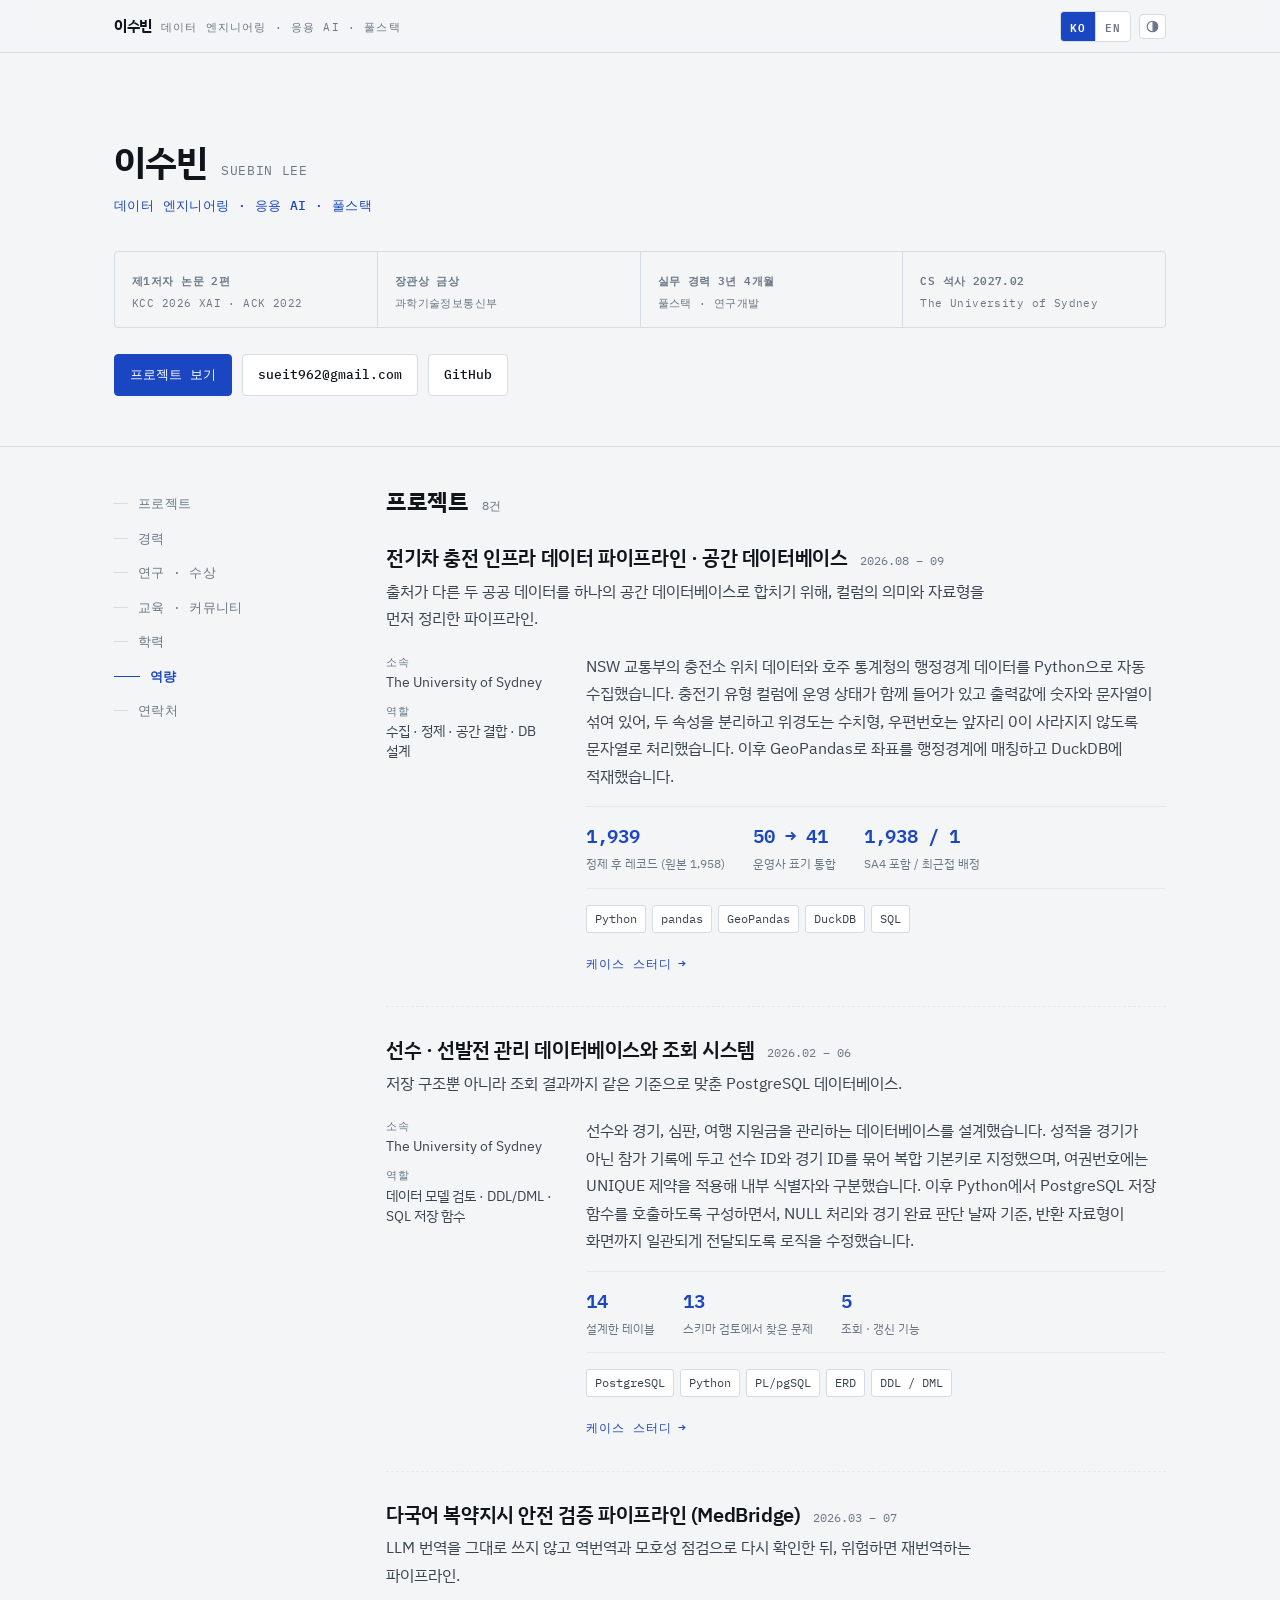
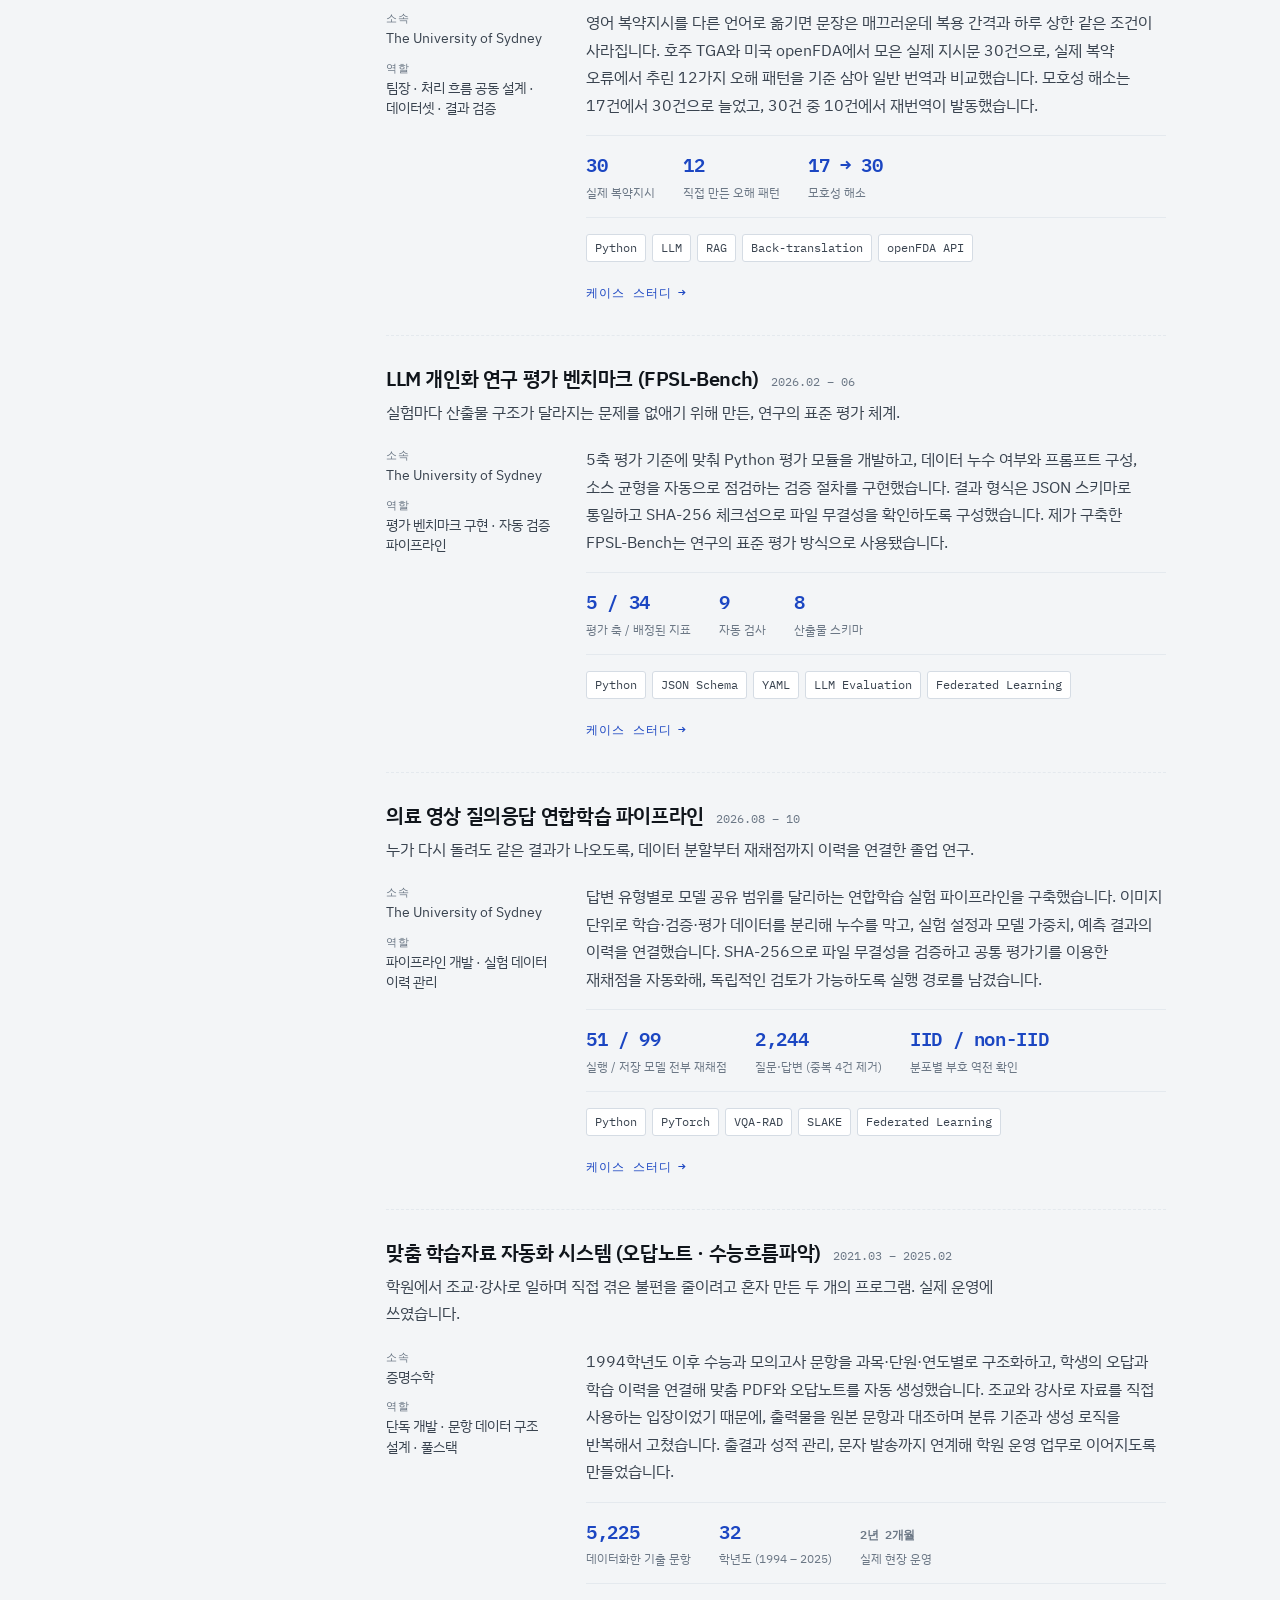
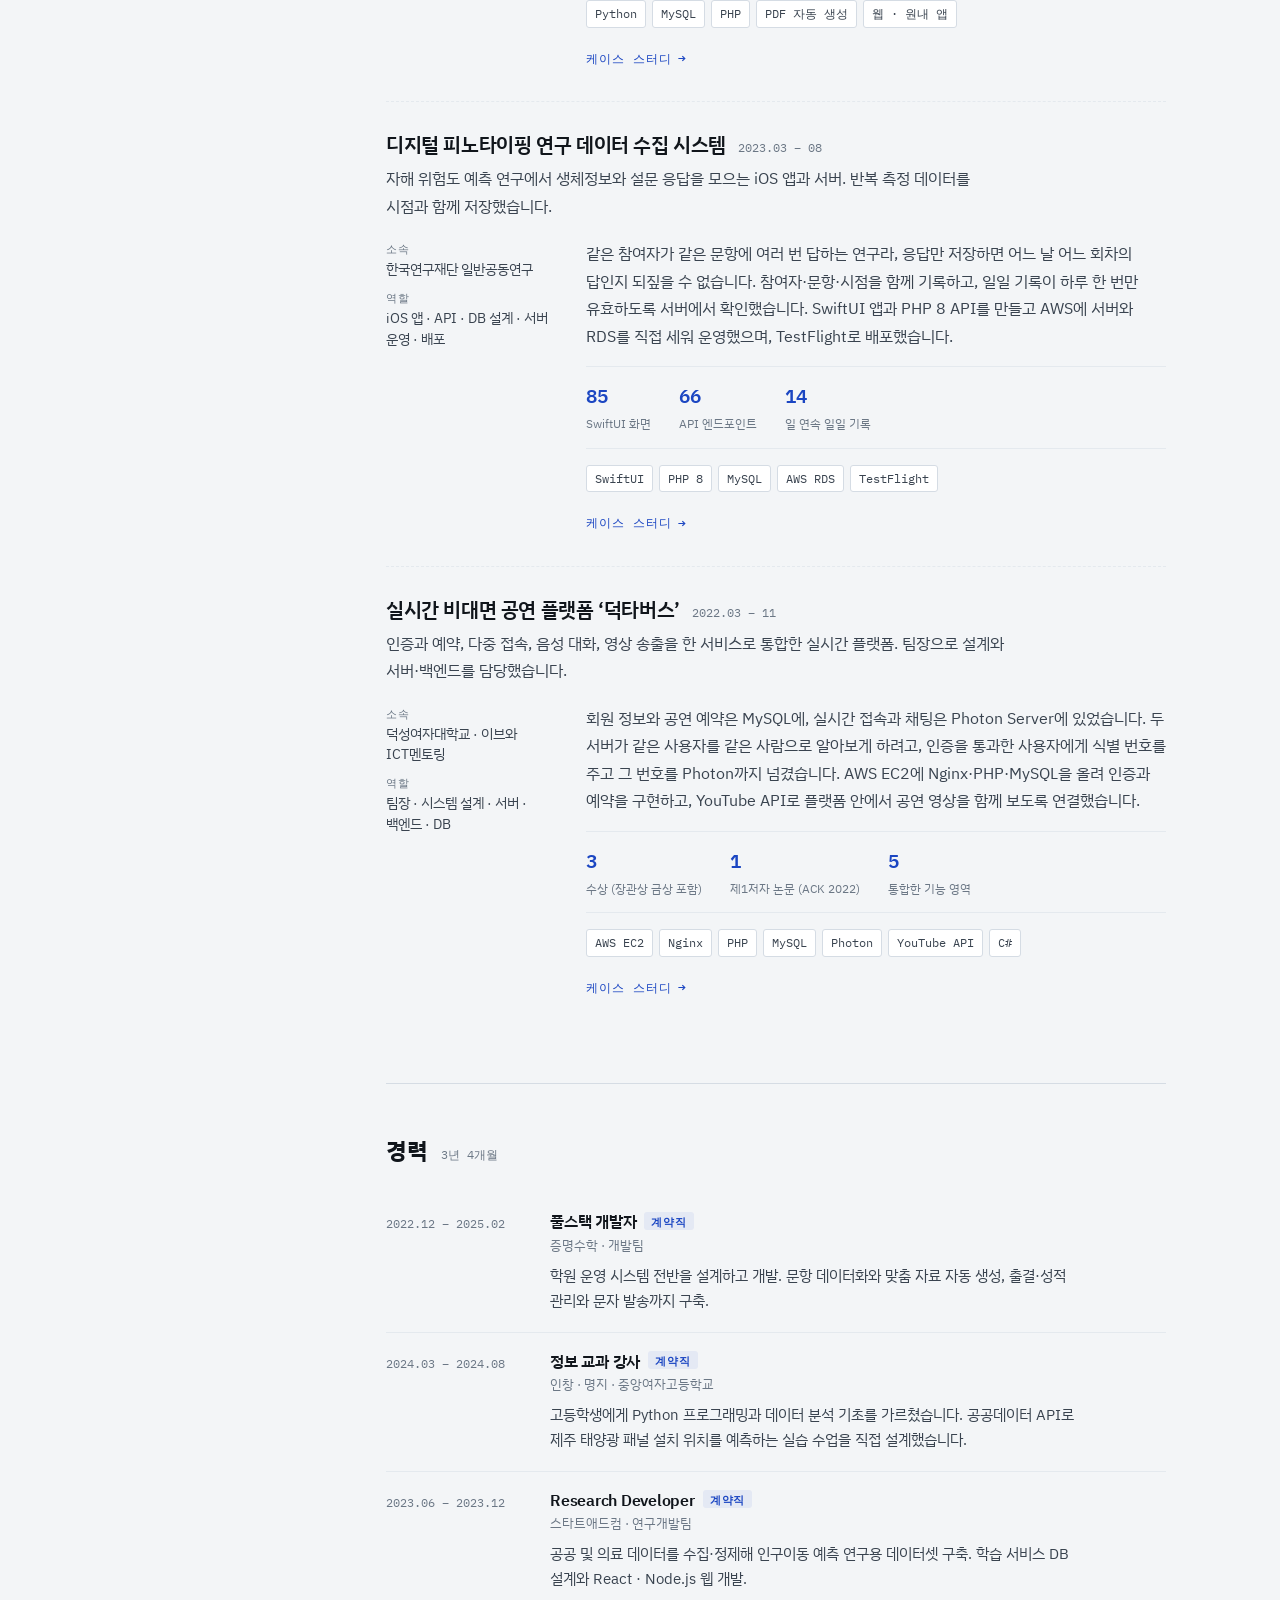
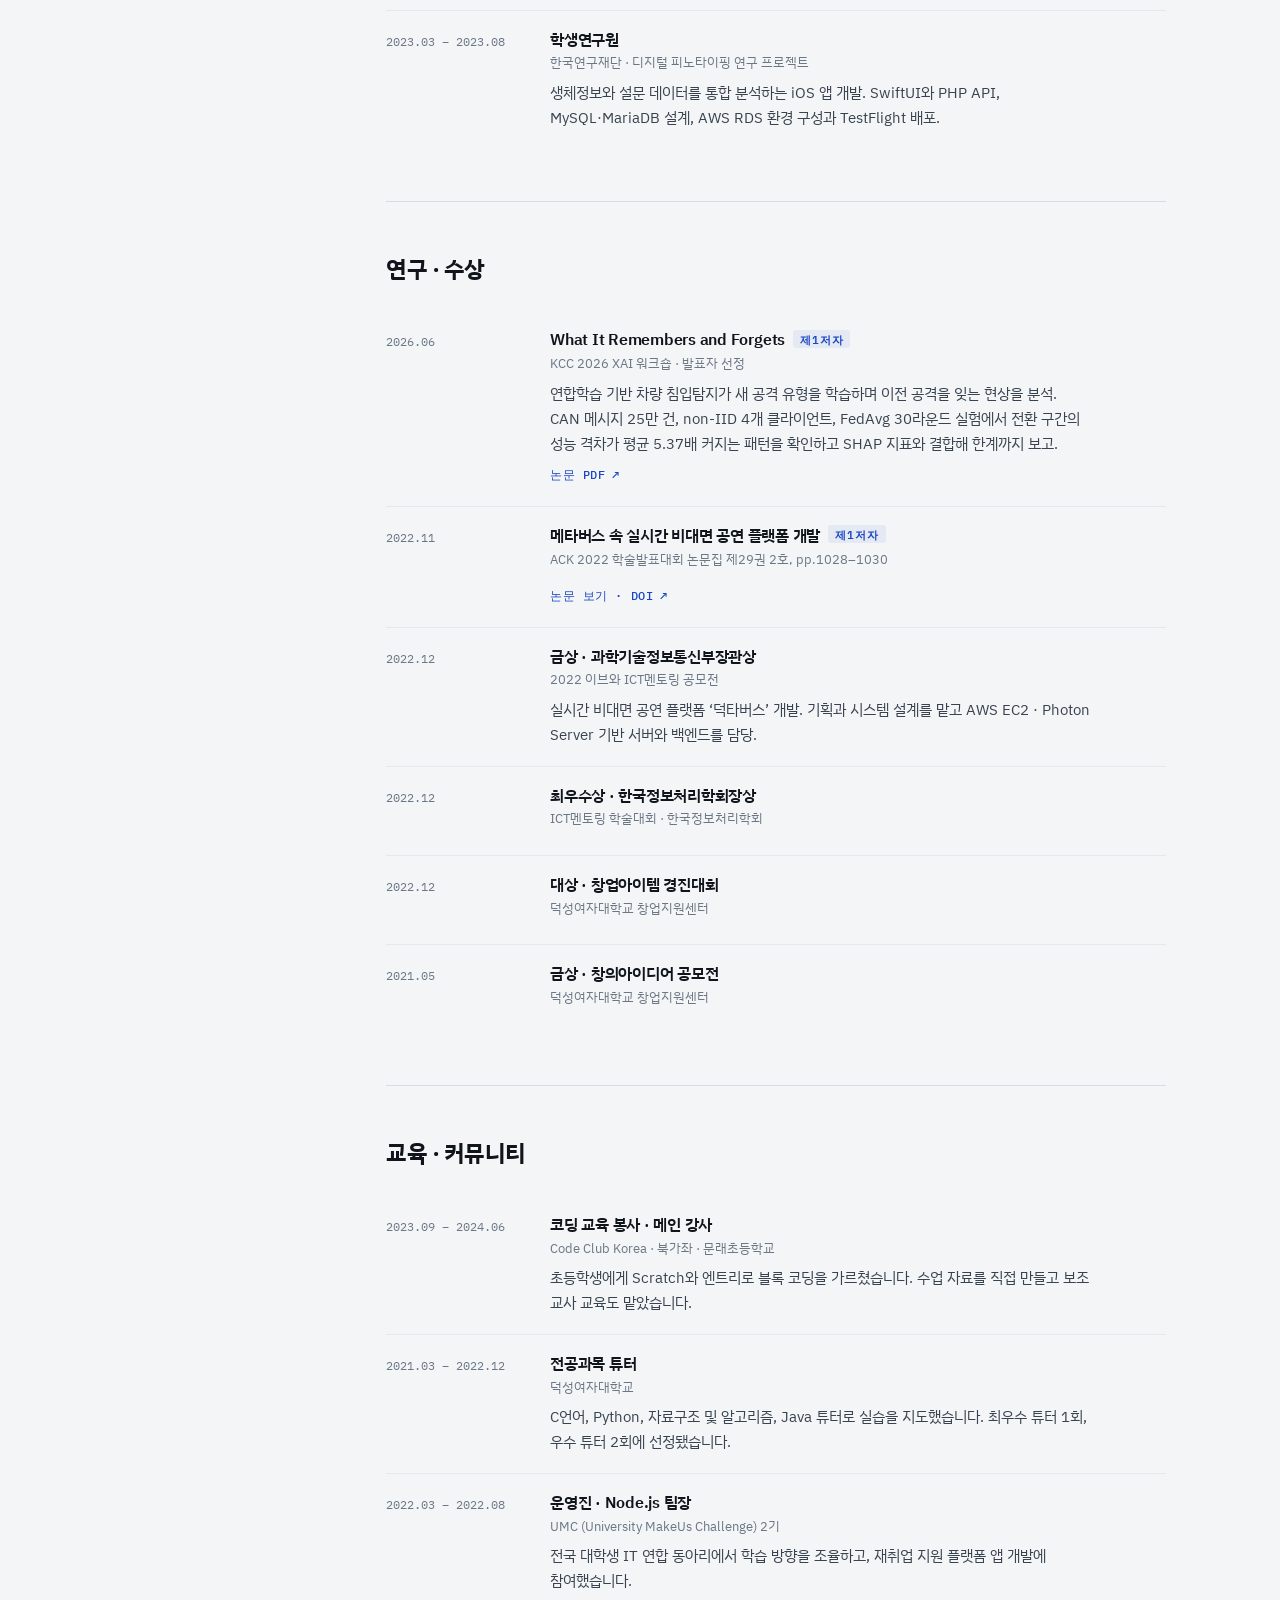
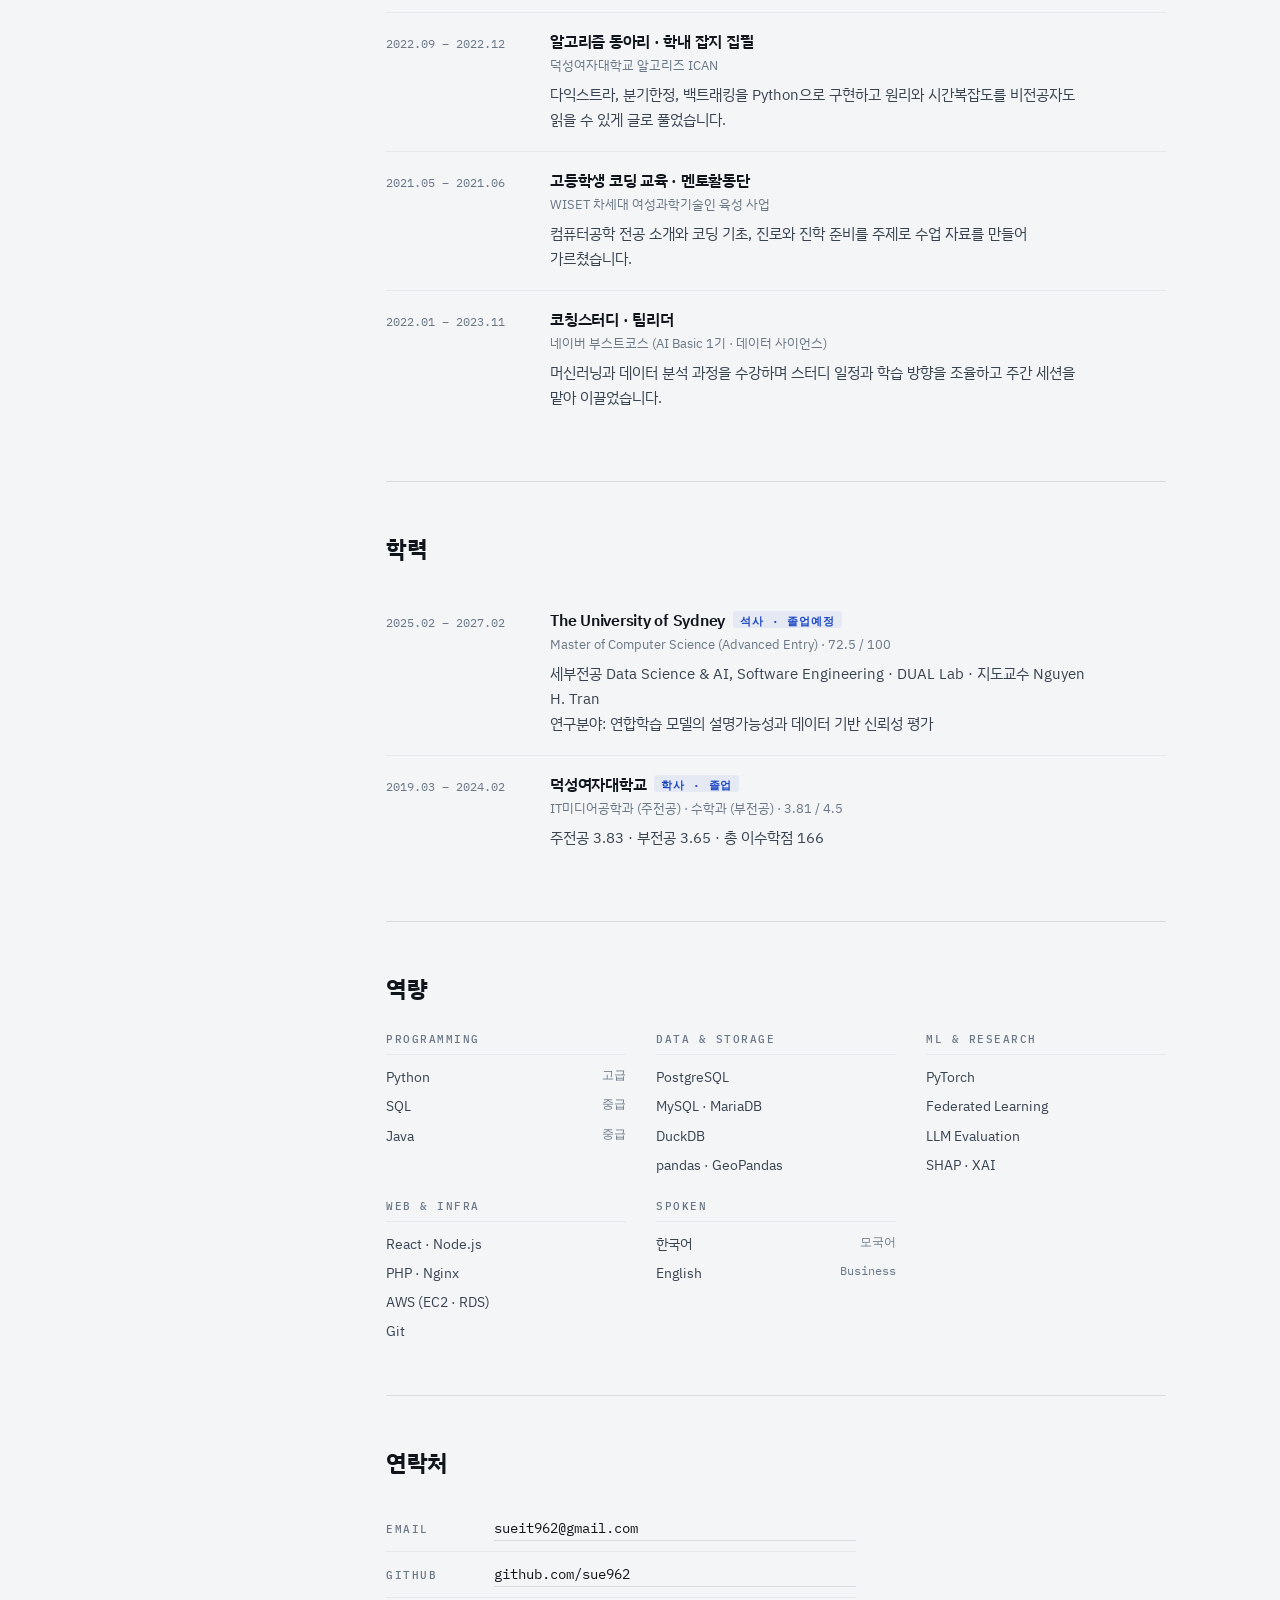
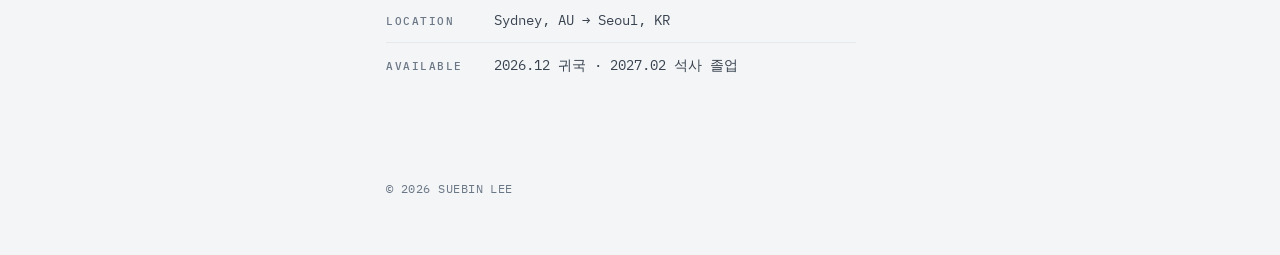
==== index.html @ cee21ca2 "포트폴리오 사이트 추가" ====
<!DOCTYPE html>
<html lang="ko">
<head>
<meta charset="utf-8">
<meta name="viewport" content="width=device-width, initial-scale=1">
<title>이수빈 Suebin Lee</title>
<meta name="description" content="데이터 엔지니어링 · 응용 AI · 풀스택. 이수빈 포트폴리오.">
<link rel="preconnect" href="https://fonts.googleapis.com">
<link rel="preconnect" href="https://fonts.gstatic.com" crossorigin>
<link rel="stylesheet" href="https://fonts.googleapis.com/css2?family=IBM+Plex+Mono:wght@400;500;600&family=IBM+Plex+Sans+KR:wght@400;500;600;700&display=swap">
<link rel="stylesheet" href="assets/style.css">
</head>
<body>

<header class="topbar">
  <div class="wrap bar-inner">
    <a class="brand" href="#top" aria-label="맨 위로 / Back to top">
      <span class="brand-name"><span class="ko">이수빈</span><span class="en">Suebin Lee</span></span>
      <span class="brand-alt"><span class="ko">데이터 엔지니어링 · 응용 AI · 풀스택</span><span class="en">Data Engineering · Applied AI · Full-Stack</span></span>
    </a>
    <div class="utils">
      <div class="seg" role="group" aria-label="Language">
        <button type="button" data-lang-set="ko" aria-pressed="true">KO</button>
        <button type="button" data-lang-set="en" aria-pressed="false">EN</button>
      </div>
      <button class="icon-btn" id="themeBtn" type="button" aria-label="Toggle theme">
        <svg viewBox="0 0 16 16" aria-hidden="true"><circle cx="8" cy="8" r="6.5" fill="none" stroke="currentColor" stroke-width="1.4"/><path d="M8 1.5a6.5 6.5 0 0 1 0 13z" fill="currentColor"/></svg>
      </button>
    </div>
  </div>
</header>

<header class="hero" id="top">
  <div class="wrap">
    <div class="hero-id">
      <h1><span class="ko">이수빈</span><span class="en">Suebin Lee</span></h1>
      <span class="alt-name"><span class="ko">SUEBIN LEE</span><span class="en">이수빈</span></span>
    </div>
    <p class="roles">
      <span class="ko">데이터 엔지니어링 · 응용 AI · 풀스택</span>
      <span class="en">Data Engineering · Applied AI · Full-Stack</span>
    </p>

    <div class="spec">
      <div>
        <b><span class="ko">제1저자 논문 2편</span><span class="en">2 first-author papers</span></b>
        <span>KCC 2026 XAI · ACK 2022</span>
      </div>
      <div>
        <b><span class="ko">장관상 금상</span><span class="en">Gold Award</span></b>
        <span><span class="ko">과학기술정보통신부</span><span class="en">Minister of Science and ICT</span></span>
      </div>
      <div>
        <b><span class="ko">실무 경력 3년 4개월</span><span class="en">3 yrs 4 mos experience</span></b>
        <span><span class="ko">풀스택 · 연구개발</span><span class="en">Full-stack · R&amp;D</span></span>
      </div>
      <div>
        <b><span class="ko">CS 석사 2027.02</span><span class="en">M.S. Feb 2027</span></b>
        <span>The University of Sydney</span>
      </div>
    </div>

    <div class="hero-links">
      <a class="btn btn-pri" href="#projects"><span class="ko">프로젝트 보기</span><span class="en">View projects</span></a>
      <a class="btn" href="mailto:sueit962@gmail.com">sueit962@gmail.com</a>
      <a class="btn" href="https://github.com/sue962" target="_blank" rel="noopener">GitHub</a>
    </div>
  </div>
</header>

<div class="wrap">
<div class="grid">

  <aside class="rail">
    <nav aria-label="Sections">
      <ul>
        <li><a href="#projects"><span class="ko">프로젝트</span><span class="en">Projects</span></a></li>
        <li><a href="#experience"><span class="ko">경력</span><span class="en">Experience</span></a></li>
        <li><a href="#research"><span class="ko">연구 · 수상</span><span class="en">Research</span></a></li>
        <li><a href="#teaching"><span class="ko">교육 · 커뮤니티</span><span class="en">Teaching</span></a></li>
        <li><a href="#education"><span class="ko">학력</span><span class="en">Education</span></a></li>
        <li><a href="#skills"><span class="ko">역량</span><span class="en">Skills</span></a></li>
        <li><a href="#contact"><span class="ko">연락처</span><span class="en">Contact</span></a></li>
      </ul>
    </nav>
  </aside>

  <main>

    <!-- ===== PROJECTS ===== -->
    <section id="projects" class="rv">
      <div class="sec-head">
        <h2><span class="ko">프로젝트</span><span class="en">Projects</span></h2>
        <span class="count"><span class="ko">8건</span><span class="en">8</span></span>
      </div>

      <!-- P1 -->
      <article class="rec">
        <div class="rec-title">
          <h3><a href="projects/ev-charging.html"><span class="ko">전기차 충전 인프라 데이터 파이프라인 · 공간 데이터베이스</span><span class="en">EV Charging Infrastructure Data Pipeline &amp; Spatial Database</span></a></h3>
          <span class="rec-when">2026.08 – 09</span>
        </div>
        <p class="rec-lede">
          <span class="ko">출처가 다른 두 공공 데이터를 하나의 공간 데이터베이스로 합치기 위해, 컬럼의 의미와 자료형을 먼저 정리한 파이프라인.</span>
          <span class="en">Merging two public datasets into one spatial database — starting by settling what each column actually means and what type it should be.</span>
        </p>
        <div class="rec-cols">
          <dl class="meta">
            <div>
              <dt><span class="ko">소속</span><span class="en">Affiliation</span></dt>
              <dd>The University of Sydney</dd>
            </div>
            <div>
              <dt><span class="ko">역할</span><span class="en">Role</span></dt>
              <dd><span class="ko">수집 · 정제 · 공간 결합 · DB 설계</span><span class="en">Retrieval, cleaning, spatial integration &amp; database design</span></dd>
            </div>
          </dl>
          <div class="rec-body">
            <p class="ko">NSW 교통부의 충전소 위치 데이터와 호주 통계청의 행정경계 데이터를 Python으로 자동 수집했습니다. 충전기 유형 컬럼에 운영 상태가 함께 들어가 있고 출력값에 숫자와 문자열이 섞여 있어, 두 속성을 분리하고 위경도는 수치형, 우편번호는 앞자리 0이 사라지지 않도록 문자열로 처리했습니다. 이후 GeoPandas로 좌표를 행정경계에 매칭하고 DuckDB에 적재했습니다.</p>
            <p class="en">Collected NSW Transport's charging-station data and the ABS administrative-boundary data with Python. The charger-type column also carried operating status, and output values mixed numbers with strings, so I split the two attributes, cast latitude and longitude to numeric, and kept postcodes as strings so leading zeros survived. I then matched coordinates to boundaries with GeoPandas and loaded the result into DuckDB.</p>
            <ul class="facts">
              <li class="fact"><b>1,939</b><span><span class="ko">정제 후 레코드 (원본 1,958)</span><span class="en">records after cleaning (from 1,958)</span></span></li>
              <li class="fact"><b>50 → 41</b><span><span class="ko">운영사 표기 통합</span><span class="en">operator names consolidated</span></span></li>
              <li class="fact"><b>1,938 / 1</b><span><span class="ko">SA4 포함 / 최근접 배정</span><span class="en">SA4 within / nearest</span></span></li>
            </ul>
            <ul class="stack">
              <li>Python</li><li>pandas</li><li>GeoPandas</li><li>DuckDB</li><li>SQL</li>
            </ul>
            <p><a class="more" href="projects/ev-charging.html"><span class="ko">케이스 스터디</span><span class="en">Case study</span></a></p>
          </div>
        </div>
      </article>

      <!-- P2 -->
      <article class="rec">
        <div class="rec-title">
          <h3><a href="projects/athlete-db.html"><span class="ko">선수 · 선발전 관리 데이터베이스와 조회 시스템</span><span class="en">Athlete &amp; Trials Database and Query Layer</span></a></h3>
          <span class="rec-when">2026.02 – 06</span>
        </div>
        <p class="rec-lede">
          <span class="ko">저장 구조뿐 아니라 조회 결과까지 같은 기준으로 맞춘 PostgreSQL 데이터베이스.</span>
          <span class="en">A PostgreSQL database where the storage schema and the query results answer to the same rules.</span>
        </p>
        <div class="rec-cols">
          <dl class="meta">
            <div>
              <dt><span class="ko">소속</span><span class="en">Affiliation</span></dt>
              <dd>The University of Sydney</dd>
            </div>
            <div>
              <dt><span class="ko">역할</span><span class="en">Role</span></dt>
              <dd><span class="ko">데이터 모델 검토 · DDL/DML · SQL 저장 함수</span><span class="en">Data model review · DDL/DML · stored functions</span></dd>
            </div>
          </dl>
          <div class="rec-body">
            <p class="ko">선수와 경기, 심판, 여행 지원금을 관리하는 데이터베이스를 설계했습니다. 성적을 경기가 아닌 참가 기록에 두고 선수 ID와 경기 ID를 묶어 복합 기본키로 지정했으며, 여권번호에는 UNIQUE 제약을 적용해 내부 식별자와 구분했습니다. 이후 Python에서 PostgreSQL 저장 함수를 호출하도록 구성하면서, NULL 처리와 경기 완료 판단 날짜 기준, 반환 자료형이 화면까지 일관되게 전달되도록 로직을 수정했습니다.</p>
            <p class="en">Designed a database covering athletes, trials, officials and travel stipends. Results live on the participation record rather than the trial, with athlete ID and trial ID forming a composite primary key, and a UNIQUE constraint on passport numbers keeping them distinct from internal identifiers. When wiring Python to the PostgreSQL stored functions, I reworked NULL handling, the date rule for completed trials, and return types so the same values reached the screen.</p>
            <ul class="facts">
              <li class="fact"><b>14</b><span><span class="ko">설계한 테이블</span><span class="en">tables designed</span></span></li>
              <li class="fact"><b>13</b><span><span class="ko">스키마 검토에서 찾은 문제</span><span class="en">issues found in schema review</span></span></li>
              <li class="fact"><b>5</b><span><span class="ko">조회 · 갱신 기능</span><span class="en">query &amp; update functions</span></span></li>
            </ul>
            <ul class="stack">
              <li>PostgreSQL</li><li>Python</li><li>PL/pgSQL</li><li>ERD</li><li>DDL / DML</li>
            </ul>
            <p><a class="more" href="projects/athlete-db.html"><span class="ko">케이스 스터디</span><span class="en">Case study</span></a></p>
          </div>
        </div>
      </article>


      <!-- MedBridge -->
      <article class="rec">
        <div class="rec-title">
          <h3><a href="projects/medbridge.html"><span class="ko">다국어 복약지시 안전 검증 파이프라인 (MedBridge)</span><span class="en">Safety-Verified Multilingual Medication Instructions (MedBridge)</span></a></h3>
          <span class="rec-when">2026.03 – 07</span>
        </div>
        <p class="rec-lede">
          <span class="ko">LLM 번역을 그대로 쓰지 않고 역번역과 모호성 점검으로 다시 확인한 뒤, 위험하면 재번역하는 파이프라인.</span>
          <span class="en">A pipeline that never ships an LLM translation as-is: it back-translates, scores the ambiguity, and re-translates when the risk is too high.</span>
        </p>
        <div class="rec-cols">
          <dl class="meta">
            <div>
              <dt><span class="ko">소속</span><span class="en">Affiliation</span></dt>
              <dd>The University of Sydney</dd>
            </div>
            <div>
              <dt><span class="ko">역할</span><span class="en">Role</span></dt>
              <dd><span class="ko">팀장 · 처리 흐름 공동 설계 · 데이터셋 · 결과 검증</span><span class="en">Team lead · pipeline co-design · dataset · evaluation</span></dd>
            </div>
          </dl>
          <div class="rec-body">
            <p class="ko">영어 복약지시를 다른 언어로 옮기면 문장은 매끄러운데 복용 간격과 하루 상한 같은 조건이 사라집니다. 호주 TGA와 미국 openFDA에서 모은 실제 지시문 30건으로, 실제 복약 오류에서 추린 12가지 오해 패턴을 기준 삼아 일반 번역과 비교했습니다. 모호성 해소는 17건에서 30건으로 늘었고, 30건 중 10건에서 재번역이 발동했습니다.</p>
            <p class="en">Translate an English medication instruction and the sentence reads smoothly while conditions such as the dosing interval and daily ceiling quietly vanish. Using 30 real instructions from Australia's TGA and the US openFDA, and twelve misreading patterns drawn from actual medication errors, I compared the pipeline against plain translation: ambiguity resolved rose from 17 cases to 30, and ten of the thirty triggered a re-translation.</p>
            <ul class="facts">
              <li class="fact"><b>30</b><span><span class="ko">실제 복약지시</span><span class="en">real instructions</span></span></li>
              <li class="fact"><b>12</b><span><span class="ko">직접 만든 오해 패턴</span><span class="en">patterns, hand-built</span></span></li>
              <li class="fact"><b>17 → 30</b><span><span class="ko">모호성 해소</span><span class="en">ambiguity resolved</span></span></li>
            </ul>
            <ul class="stack">
              <li>Python</li><li>LLM</li><li>RAG</li><li>Back-translation</li><li>openFDA API</li>
            </ul>
            <p><a class="more" href="projects/medbridge.html"><span class="ko">케이스 스터디</span><span class="en">Case study</span></a></p>
          </div>
        </div>
      </article>

      <!-- P3 -->
      <article class="rec">
        <div class="rec-title">
          <h3><a href="projects/fpsl-bench.html"><span class="ko">LLM 개인화 연구 평가 벤치마크 (FPSL-Bench)</span><span class="en">Evaluation Benchmark for Personalized LLM Research (FPSL-Bench)</span></a></h3>
          <span class="rec-when">2026.02 – 06</span>
        </div>
        <p class="rec-lede">
          <span class="ko">실험마다 산출물 구조가 달라지는 문제를 없애기 위해 만든, 연구의 표준 평가 체계.</span>
          <span class="en">Built to stop every experiment from producing a differently shaped artifact — and adopted as the study's standard evaluation.</span>
        </p>
        <div class="rec-cols">
          <dl class="meta">
            <div>
              <dt><span class="ko">소속</span><span class="en">Affiliation</span></dt>
              <dd>The University of Sydney</dd>
            </div>
            <div>
              <dt><span class="ko">역할</span><span class="en">Role</span></dt>
              <dd><span class="ko">평가 벤치마크 구현 · 자동 검증 파이프라인</span><span class="en">Benchmark implementation · automated verification</span></dd>
            </div>
          </dl>
          <div class="rec-body">
            <p class="ko">5축 평가 기준에 맞춰 Python 평가 모듈을 개발하고, 데이터 누수 여부와 프롬프트 구성, 소스 균형을 자동으로 점검하는 검증 절차를 구현했습니다. 결과 형식은 JSON 스키마로 통일하고 SHA-256 체크섬으로 파일 무결성을 확인하도록 구성했습니다. 제가 구축한 FPSL-Bench는 연구의 표준 평가 방식으로 사용됐습니다.</p>
            <p class="en">Developed a Python evaluation module against five assessment axes, with checks that automatically flag data leakage, prompt composition and source imbalance. Outputs were standardized on a JSON schema, with SHA-256 checksums verifying file integrity. The resulting FPSL-Bench became the study's standard evaluation method.</p>
            <ul class="facts">
              <li class="fact"><b>5 / 34</b><span><span class="ko">평가 축 / 배정된 지표</span><span class="en">axes / metrics assigned</span></span></li>
              <li class="fact"><b>9</b><span><span class="ko">자동 검사</span><span class="en">automated checks</span></span></li>
              <li class="fact"><b>8</b><span><span class="ko">산출물 스키마</span><span class="en">artifact schemas</span></span></li>
            </ul>
            <ul class="stack">
              <li>Python</li><li>JSON Schema</li><li>YAML</li><li>LLM Evaluation</li><li>Federated Learning</li>
            </ul>
            <p><a class="more" href="projects/fpsl-bench.html"><span class="ko">케이스 스터디</span><span class="en">Case study</span></a></p>
          </div>
        </div>
      </article>

      <!-- P4 -->
      <article class="rec">
        <div class="rec-title">
          <h3><a href="projects/medical-vqa.html"><span class="ko">의료 영상 질의응답 연합학습 파이프라인</span><span class="en">Medical VQA Federated Learning Pipeline</span></a></h3>
          <span class="rec-when">2026.08 – 10</span>
        </div>
        <p class="rec-lede">
          <span class="ko">누가 다시 돌려도 같은 결과가 나오도록, 데이터 분할부터 재채점까지 이력을 연결한 졸업 연구.</span>
          <span class="en">Capstone research wiring provenance from data splits through to re-scoring, so anyone re-running it gets the same numbers.</span>
        </p>
        <div class="rec-cols">
          <dl class="meta">
            <div>
              <dt><span class="ko">소속</span><span class="en">Affiliation</span></dt>
              <dd>The University of Sydney</dd>
            </div>
            <div>
              <dt><span class="ko">역할</span><span class="en">Role</span></dt>
              <dd><span class="ko">파이프라인 개발 · 실험 데이터 이력 관리</span><span class="en">Pipeline development · experiment provenance</span></dd>
            </div>
          </dl>
          <div class="rec-body">
            <p class="ko">답변 유형별로 모델 공유 범위를 달리하는 연합학습 실험 파이프라인을 구축했습니다. 이미지 단위로 학습·검증·평가 데이터를 분리해 누수를 막고, 실험 설정과 모델 가중치, 예측 결과의 이력을 연결했습니다. SHA-256으로 파일 무결성을 검증하고 공통 평가기를 이용한 재채점을 자동화해, 독립적인 검토가 가능하도록 실행 경로를 남겼습니다.</p>
            <p class="en">Built a federated learning pipeline that varies how much of the model is shared by answer type. Splitting train, validation and test data at the image level prevents leakage, and run settings, model weights and predictions are linked as one record. SHA-256 verifies file integrity, and re-scoring through a shared evaluator is automated, leaving an execution trail an independent reviewer can follow.</p>
            <ul class="facts">
              <li class="fact"><b>51 / 99</b><span><span class="ko">실행 / 저장 모델 전부 재채점</span><span class="en">runs / exports all rescored</span></span></li>
              <li class="fact"><b>2,244</b><span><span class="ko">질문·답변 (중복 4건 제거)</span><span class="en">Q&amp;A pairs (4 duplicates removed)</span></span></li>
              <li class="fact"><b>IID / non-IID</b><span><span class="ko">분포별 부호 역전 확인</span><span class="en">effect flips sign by partition</span></span></li>
            </ul>
            <ul class="stack">
              <li>Python</li><li>PyTorch</li><li>VQA-RAD</li><li>SLAKE</li><li>Federated Learning</li>
            </ul>
            <p><a class="more" href="projects/medical-vqa.html"><span class="ko">케이스 스터디</span><span class="en">Case study</span></a></p>
          </div>
        </div>
      </article>

      <!-- P5 -->
      <article class="rec">
        <div class="rec-title">
          <h3><a href="projects/proofmath.html"><span class="ko">맞춤 학습자료 자동화 시스템 (오답노트 · 수능흐름파악)</span><span class="en">Automated Personalized Study-Material System</span></a></h3>
          <span class="rec-when">2021.03 – 2025.02</span>
        </div>
        <p class="rec-lede">
          <span class="ko">학원에서 조교·강사로 일하며 직접 겪은 불편을 줄이려고 혼자 만든 두 개의 프로그램. 실제 운영에 쓰였습니다.</span>
          <span class="en">Two programs built alone to remove friction I hit myself while teaching, and run in a real academy.</span>
        </p>
        <div class="rec-cols">
          <dl class="meta">
            <div>
              <dt><span class="ko">소속</span><span class="en">Affiliation</span></dt>
              <dd><span class="ko">증명수학</span><span class="en">Proofmath</span></dd>
            </div>
            <div>
              <dt><span class="ko">역할</span><span class="en">Role</span></dt>
              <dd><span class="ko">단독 개발 · 문항 데이터 구조 설계 · 풀스택</span><span class="en">Sole developer · item data modeling · full-stack</span></dd>
            </div>
          </dl>
          <div class="rec-body">
            <p class="ko">1994학년도 이후 수능과 모의고사 문항을 과목·단원·연도별로 구조화하고, 학생의 오답과 학습 이력을 연결해 맞춤 PDF와 오답노트를 자동 생성했습니다. 조교와 강사로 자료를 직접 사용하는 입장이었기 때문에, 출력물을 원본 문항과 대조하며 분류 기준과 생성 로직을 반복해서 고쳤습니다. 출결과 성적 관리, 문자 발송까지 연계해 학원 운영 업무로 이어지도록 만들었습니다.</p>
            <p class="en">Structured national exam and mock-test items from 1994 onward by subject, unit and year, then linked each student's wrong answers and learning history to generate personalized PDFs and error notebooks automatically. Because I used the material myself as a teaching assistant and instructor, I kept checking output against the original items and revised the classification rules and generation logic accordingly. Attendance, grades and SMS notifications were wired in so the system carried real academy operations.</p>
            <ul class="facts">
              <li class="fact"><b>5,225</b><span><span class="ko">데이터화한 기출 문항</span><span class="en">exam items indexed</span></span></li>
              <li class="fact"><b>32</b><span><span class="ko">학년도 (1994 – 2025)</span><span class="en">years covered</span></span></li>
              <li class="fact"><b><span class="ko">2년 2개월</span><span class="en">2 yrs 2 mos</span></b><span><span class="ko">실제 현장 운영</span><span class="en">in production</span></span></li>
            </ul>
            <ul class="stack">
              <li>Python</li><li>MySQL</li><li>PHP</li>
              <li><span class="ko">PDF 자동 생성</span><span class="en">Automated PDF</span></li>
              <li><span class="ko">웹 · 원내 앱</span><span class="en">Web &amp; in-house app</span></li>
            </ul>
            <p><a class="more" href="projects/proofmath.html"><span class="ko">케이스 스터디</span><span class="en">Case study</span></a></p>
          </div>
        </div>
      </article>


      <!-- 디지털 피노타이핑 -->
      <article class="rec">
        <div class="rec-title">
          <h3><a href="projects/phenotyping.html"><span class="ko">디지털 피노타이핑 연구 데이터 수집 시스템</span><span class="en">Digital Phenotyping Research Data System</span></a></h3>
          <span class="rec-when">2023.03 – 08</span>
        </div>
        <p class="rec-lede">
          <span class="ko">자해 위험도 예측 연구에서 생체정보와 설문 응답을 모으는 iOS 앱과 서버. 반복 측정 데이터를 시점과 함께 저장했습니다.</span>
          <span class="en">The iOS app and server collecting biometric and survey data for a self-harm risk study, storing repeated measures together with the moment they were taken.</span>
        </p>
        <div class="rec-cols">
          <dl class="meta">
            <div>
              <dt><span class="ko">소속</span><span class="en">Affiliation</span></dt>
              <dd><span class="ko">한국연구재단 일반공동연구</span><span class="en">NRF Korea joint research</span></dd>
            </div>
            <div>
              <dt><span class="ko">역할</span><span class="en">Role</span></dt>
              <dd><span class="ko">iOS 앱 · API · DB 설계 · 서버 운영 · 배포</span><span class="en">iOS app, API, database, server operation, release</span></dd>
            </div>
          </dl>
          <div class="rec-body">
            <p class="ko">같은 참여자가 같은 문항에 여러 번 답하는 연구라, 응답만 저장하면 어느 날 어느 회차의 답인지 되짚을 수 없습니다. 참여자·문항·시점을 함께 기록하고, 일일 기록이 하루 한 번만 유효하도록 서버에서 확인했습니다. SwiftUI 앱과 PHP 8 API를 만들고 AWS에 서버와 RDS를 직접 세워 운영했으며, TestFlight로 배포했습니다.</p>
            <p class="en">In a repeated-measures study the same participant answers the same item many times, so storing only the answer makes it impossible to say which day or round it came from. Participant, item and timestamp are recorded together, and the once-a-day rule for daily entries is enforced on the server. I built the SwiftUI app and PHP 8 API, set up and ran the server and RDS on AWS, and released through TestFlight.</p>
            <ul class="facts">
              <li class="fact"><b>85</b><span><span class="ko">SwiftUI 화면</span><span class="en">SwiftUI views</span></span></li>
              <li class="fact"><b>66</b><span><span class="ko">API 엔드포인트</span><span class="en">API endpoints</span></span></li>
              <li class="fact"><b>14</b><span><span class="ko">일 연속 일일 기록</span><span class="en">days of daily entries</span></span></li>
            </ul>
            <ul class="stack">
              <li>SwiftUI</li><li>PHP 8</li><li>MySQL</li><li>AWS RDS</li><li>TestFlight</li>
            </ul>
            <p><a class="more" href="projects/phenotyping.html"><span class="ko">케이스 스터디</span><span class="en">Case study</span></a></p>
          </div>
        </div>
      </article>

      <!-- P6 -->
      <article class="rec">
        <div class="rec-title">
          <h3><a href="projects/duktaverse.html"><span class="ko">실시간 비대면 공연 플랫폼 ‘덕타버스’</span><span class="en">Duktaverse — Real-Time Virtual Performance Platform</span></a></h3>
          <span class="rec-when">2022.03 – 11</span>
        </div>
        <p class="rec-lede">
          <span class="ko">인증과 예약, 다중 접속, 음성 대화, 영상 송출을 한 서비스로 통합한 실시간 플랫폼. 팀장으로 설계와 서버·백엔드를 담당했습니다.</span>
          <span class="en">A real-time platform tying sign-up, booking, multi-user presence, voice chat and video streaming into one service. As team lead I owned the design and the server and backend.</span>
        </p>
        <div class="rec-cols">
          <dl class="meta">
            <div>
              <dt><span class="ko">소속</span><span class="en">Affiliation</span></dt>
              <dd><span class="ko">덕성여자대학교 · 이브와 ICT멘토링</span><span class="en">Duksung Women's University · EVEWA ICT Mentoring</span></dd>
            </div>
            <div>
              <dt><span class="ko">역할</span><span class="en">Role</span></dt>
              <dd><span class="ko">팀장 · 시스템 설계 · 서버 · 백엔드 · DB</span><span class="en">Team lead · system design · server · backend · database</span></dd>
            </div>
          </dl>
          <div class="rec-body">
            <p class="ko">회원 정보와 공연 예약은 MySQL에, 실시간 접속과 채팅은 Photon Server에 있었습니다. 두 서버가 같은 사용자를 같은 사람으로 알아보게 하려고, 인증을 통과한 사용자에게 식별 번호를 주고 그 번호를 Photon까지 넘겼습니다. AWS EC2에 Nginx·PHP·MySQL을 올려 인증과 예약을 구현하고, YouTube API로 플랫폼 안에서 공연 영상을 함께 보도록 연결했습니다.</p>
            <p class="en">Accounts and bookings lived in MySQL while live presence and chat ran on Photon. To make both servers recognise the same user as the same person, an authenticated user receives an identifier that is carried into Photon. Nginx, PHP and MySQL on AWS EC2 handled authentication and booking, and the YouTube API let everyone watch a performance together inside the platform.</p>
            <ul class="facts">
              <li class="fact"><b>3</b><span><span class="ko">수상 (장관상 금상 포함)</span><span class="en">awards, incl. Minister's Gold</span></span></li>
              <li class="fact"><b>1</b><span><span class="ko">제1저자 논문 (ACK 2022)</span><span class="en">first-author paper</span></span></li>
              <li class="fact"><b>5</b><span><span class="ko">통합한 기능 영역</span><span class="en">subsystems integrated</span></span></li>
            </ul>
            <ul class="stack">
              <li>AWS EC2</li><li>Nginx</li><li>PHP</li><li>MySQL</li><li>Photon</li><li>YouTube API</li><li>C#</li>
            </ul>
            <p><a class="more" href="projects/duktaverse.html"><span class="ko">케이스 스터디</span><span class="en">Case study</span></a></p>
          </div>
        </div>
      </article>
    </section>

    <!-- ===== EXPERIENCE ===== -->
    <section id="experience" class="rv">
      <div class="sec-head">
        <h2><span class="ko">경력</span><span class="en">Experience</span></h2>
        <span class="count"><span class="ko">3년 4개월</span><span class="en">3 yrs 4 mos</span></span>
      </div>
      <ul class="rows">
        <li class="row">
          <div class="row-when">2022.12 – 2025.02</div>
          <div class="row-main">
            <h3><span class="ko">풀스택 개발자</span><span class="en">Full-Stack Developer</span><span class="tag"><span class="ko">계약직</span><span class="en">Contract</span></span></h3>
            <p class="row-org"><span class="ko">증명수학 · 개발팀</span><span class="en">Proofmath · Development Team</span></p>
            <p class="desc ko">학원 운영 시스템 전반을 설계하고 개발. 문항 데이터화와 맞춤 자료 자동 생성, 출결·성적 관리와 문자 발송까지 구축.</p>
            <p class="desc en">Designed and built the academy's operating systems end to end — item digitization, automated personalized materials, attendance and grade management, and SMS delivery.</p>
          </div>
        </li>
        <li class="row">
          <div class="row-when">2024.03 – 2024.08</div>
          <div class="row-main">
            <h3><span class="ko">정보 교과 강사</span><span class="en">Computer Science Instructor</span><span class="tag"><span class="ko">계약직</span><span class="en">Contract</span></span></h3>
            <p class="row-org"><span class="ko">인창 · 명지 · 중앙여자고등학교</span><span class="en">Inchang, Myungji &amp; Jungang Girls' High School</span></p>
            <p class="desc ko">고등학생에게 Python 프로그래밍과 데이터 분석 기초를 가르쳤습니다. 공공데이터 API로 제주 태양광 패널 설치 위치를 예측하는 실습 수업을 직접 설계했습니다.</p>
            <p class="desc en">Taught Python programming and introductory data analysis, including a project course predicting optimal solar-panel sites on Jeju Island from public-data APIs.</p>
          </div>
        </li>
        <li class="row">
          <div class="row-when">2023.06 – 2023.12</div>
          <div class="row-main">
            <h3>Research Developer<span class="tag"><span class="ko">계약직</span><span class="en">Contract</span></span></h3>
            <p class="row-org"><span class="ko">스타트애드컴 · 연구개발팀</span><span class="en">StartAdCom · R&amp;D Team</span></p>
            <p class="desc ko">공공 및 의료 데이터를 수집·정제해 인구이동 예측 연구용 데이터셋 구축. 학습 서비스 DB 설계와 React · Node.js 웹 개발.</p>
            <p class="desc en">Collected and cleaned public and medical data into a research dataset for population-movement prediction; designed the learning-service database and built the React / Node.js web app.</p>
          </div>
        </li>
        <li class="row">
          <div class="row-when">2023.03 – 2023.08</div>
          <div class="row-main">
            <h3><span class="ko">학생연구원</span><span class="en">Student Researcher</span></h3>
            <p class="row-org"><span class="ko">한국연구재단 · 디지털 피노타이핑 연구 프로젝트</span><span class="en">National Research Foundation of Korea · Digital Phenotyping Project</span></p>
            <p class="desc ko">생체정보와 설문 데이터를 통합 분석하는 iOS 앱 개발. SwiftUI와 PHP API, MySQL·MariaDB 설계, AWS RDS 환경 구성과 TestFlight 배포.</p>
            <p class="desc en">Built an iOS app analyzing biometric and survey data together — SwiftUI client, PHP APIs, MySQL/MariaDB schema design, AWS RDS setup and TestFlight release.</p>
          </div>
        </li>
      </ul>
    </section>

    <!-- ===== RESEARCH ===== -->
    <section id="research" class="rv">
      <div class="sec-head">
        <h2><span class="ko">연구 · 수상</span><span class="en">Research &amp; Awards</span></h2>
      </div>
      <ul class="rows">
        <li class="row">
          <div class="row-when">2026.06</div>
          <div class="row-main">
            <h3>What It Remembers and Forgets<span class="tag"><span class="ko">제1저자</span><span class="en">First author</span></span></h3>
            <p class="row-org"><span class="ko">KCC 2026 XAI 워크숍 · 발표자 선정</span><span class="en">KCC 2026 XAI Workshop · selected speaker</span></p>
            <p class="desc ko">연합학습 기반 차량 침입탐지가 새 공격 유형을 학습하며 이전 공격을 잊는 현상을 분석. CAN 메시지 25만 건, non-IID 4개 클라이언트, FedAvg 30라운드 실험에서 전환 구간의 성능 격차가 평균 5.37배 커지는 패턴을 확인하고 SHAP 지표와 결합해 한계까지 보고.</p>
            <p class="desc en">Analyzes how federated in-vehicle intrusion detection forgets earlier attack types while learning new ones. Across 250K CAN messages, four non-IID clients and 30 FedAvg rounds, the gap between local and global models widened by 5.37× on average at transition points; combined with SHAP-based indicators, with its failure conditions reported.</p>
            <a class="paper-link" href="https://xai.kaist.ac.kr/static/files/2026workshop/37_Suebin%20Lee(The%20University%20of%20Sydney)_What%20It%20Remembers%20and%20Forgets%20-%20Explaining%20Federated%20In-Vehicle%20Intrusion%20Detection%20via%20a%20Nested-Learning%20Memory%20Lens.pdf" target="_blank" rel="noopener"><span class="ko">논문 PDF</span><span class="en">Read the paper (PDF)</span></a>
          </div>
        </li>
        <li class="row">
          <div class="row-when">2022.11</div>
          <div class="row-main">
            <h3><span class="ko">메타버스 속 실시간 비대면 공연 플랫폼 개발</span><span class="en">Real-Time Virtual Performance Platform in the Metaverse</span><span class="tag"><span class="ko">제1저자</span><span class="en">First author</span></span></h3>
            <p class="row-org"><span class="ko">ACK 2022 학술발표대회 논문집 제29권 2호, pp.1028–1030</span><span class="en">ACK 2022 Proceedings, Vol. 29 No. 2, pp.1028–1030</span></p>
            <a class="paper-link" href="https://doi.org/10.3745/PKIPS.y2022m11a.1028" target="_blank" rel="noopener"><span class="ko">논문 보기 · DOI</span><span class="en">View paper · DOI</span></a>
          </div>
        </li>
        <li class="row">
          <div class="row-when">2022.12</div>
          <div class="row-main">
            <h3><span class="ko">금상 · 과학기술정보통신부장관상</span><span class="en">Gold Award · Minister of Science and ICT</span></h3>
            <p class="row-org"><span class="ko">2022 이브와 ICT멘토링 공모전</span><span class="en">2022 EVEWA ICT Mentoring Competition</span></p>
            <p class="desc ko">실시간 비대면 공연 플랫폼 ‘덕타버스’ 개발. 기획과 시스템 설계를 맡고 AWS EC2 · Photon Server 기반 서버와 백엔드를 담당.</p>
            <p class="desc en">Built 'Duckstaverse', a real-time virtual performance platform — owning planning and system design, and developing the AWS EC2 / Photon Server backend.</p>
          </div>
        </li>
        <li class="row">
          <div class="row-when">2022.12</div>
          <div class="row-main">
            <h3><span class="ko">최우수상 · 한국정보처리학회장상</span><span class="en">Grand Prize · President of KIPS</span></h3>
            <p class="row-org"><span class="ko">ICT멘토링 학술대회 · 한국정보처리학회</span><span class="en">ICT Mentoring Academic Conference · KIPS</span></p>
          </div>
        </li>
        <li class="row">
          <div class="row-when">2022.12</div>
          <div class="row-main">
            <h3><span class="ko">대상 · 창업아이템 경진대회</span><span class="en">Grand Prize · Startup Item Competition</span></h3>
            <p class="row-org"><span class="ko">덕성여자대학교 창업지원센터</span><span class="en">Duksung Women's University Startup Center</span></p>
          </div>
        </li>
        <li class="row">
          <div class="row-when">2021.05</div>
          <div class="row-main">
            <h3><span class="ko">금상 · 창의아이디어 공모전</span><span class="en">Gold Award · Creative Idea Competition</span></h3>
            <p class="row-org"><span class="ko">덕성여자대학교 창업지원센터</span><span class="en">Duksung Women's University Startup Center</span></p>
          </div>
        </li>
      </ul>
    </section>

    <!-- ===== TEACHING ===== -->
    <section id="teaching" class="rv">
      <div class="sec-head">
        <h2><span class="ko">교육 · 커뮤니티</span><span class="en">Teaching &amp; Community</span></h2>
      </div>
      <ul class="rows">
        <li class="row">
          <div class="row-when">2023.09 – 2024.06</div>
          <div class="row-main">
            <h3><span class="ko">코딩 교육 봉사 · 메인 강사</span><span class="en">Coding instructor, volunteer</span></h3>
            <p class="row-org"><span class="ko">Code Club Korea · 북가좌 · 문래초등학교</span><span class="en">Code Club Korea · Bukgajwa &amp; Mullae Elementary</span></p>
            <p class="desc ko">초등학생에게 Scratch와 엔트리로 블록 코딩을 가르쳤습니다. 수업 자료를 직접 만들고 보조 교사 교육도 맡았습니다.</p>
            <p class="desc en">Taught block coding with Scratch and Entry to primary students, writing the lesson material and training the assisting teachers.</p>
          </div>
        </li>
        <li class="row">
          <div class="row-when">2021.03 – 2022.12</div>
          <div class="row-main">
            <h3><span class="ko">전공과목 튜터</span><span class="en">Peer tutor, major subjects</span></h3>
            <p class="row-org"><span class="ko">덕성여자대학교</span><span class="en">Duksung Women's University</span></p>
            <p class="desc ko">C언어, Python, 자료구조 및 알고리즘, Java 튜터로 실습을 지도했습니다. 최우수 튜터 1회, 우수 튜터 2회에 선정됐습니다.</p>
            <p class="desc en">Tutored C, Python, data structures and algorithms, and Java. Named top tutor once and distinguished tutor twice.</p>
          </div>
        </li>
        <li class="row">
          <div class="row-when">2022.03 – 2022.08</div>
          <div class="row-main">
            <h3><span class="ko">운영진 · Node.js 팀장</span><span class="en">Organiser · Node.js team lead</span></h3>
            <p class="row-org"><span class="ko">UMC (University MakeUs Challenge) 2기</span><span class="en">UMC (University MakeUs Challenge), 2nd cohort</span></p>
            <p class="desc ko">전국 대학생 IT 연합 동아리에서 학습 방향을 조율하고, 재취업 지원 플랫폼 앱 개발에 참여했습니다.</p>
            <p class="desc en">Coordinated the learning track in a national inter-university IT society and worked on a re-employment support app.</p>
          </div>
        </li>
        <li class="row">
          <div class="row-when">2022.09 – 2022.12</div>
          <div class="row-main">
            <h3><span class="ko">알고리즘 동아리 · 학내 잡지 집필</span><span class="en">Algorithms society · campus magazine</span></h3>
            <p class="row-org"><span class="ko">덕성여자대학교 알고리즈 ICAN</span><span class="en">Duksung Algorithms ICAN</span></p>
            <p class="desc ko">다익스트라, 분기한정, 백트래킹을 Python으로 구현하고 원리와 시간복잡도를 비전공자도 읽을 수 있게 글로 풀었습니다.</p>
            <p class="desc en">Implemented Dijkstra, branch-and-bound and backtracking in Python, then wrote them up so non-specialists could follow the reasoning and the complexity.</p>
          </div>
        </li>
        <li class="row">
          <div class="row-when">2021.05 – 2021.06</div>
          <div class="row-main">
            <h3><span class="ko">고등학생 코딩 교육 · 멘토활동단</span><span class="en">High-school coding mentor</span></h3>
            <p class="row-org"><span class="ko">WISET 차세대 여성과학기술인 육성 사업</span><span class="en">WISET Next-Generation Women in STEM</span></p>
            <p class="desc ko">컴퓨터공학 전공 소개와 코딩 기초, 진로와 진학 준비를 주제로 수업 자료를 만들어 가르쳤습니다.</p>
            <p class="desc en">Built and taught material introducing computer science, coding basics, and paths into the field.</p>
          </div>
        </li>
        <li class="row">
          <div class="row-when">2022.01 – 2023.11</div>
          <div class="row-main">
            <h3><span class="ko">코칭스터디 · 팀리더</span><span class="en">Coaching study · team leader</span></h3>
            <p class="row-org"><span class="ko">네이버 부스트코스 (AI Basic 1기 · 데이터 사이언스)</span><span class="en">Naver BoostCourse (AI Basic, Data Science)</span></p>
            <p class="desc ko">머신러닝과 데이터 분석 과정을 수강하며 스터디 일정과 학습 방향을 조율하고 주간 세션을 맡아 이끌었습니다.</p>
            <p class="desc en">Took the machine learning and data analysis tracks while coordinating the study schedule and running the weekly sessions.</p>
          </div>
        </li>
      </ul>
    </section>

    <!-- ===== EDUCATION ===== -->
    <section id="education" class="rv">
      <div class="sec-head">
        <h2><span class="ko">학력</span><span class="en">Education</span></h2>
      </div>
      <ul class="rows">
        <li class="row">
          <div class="row-when">2025.02 – 2027.02</div>
          <div class="row-main">
            <h3>The University of Sydney<span class="tag"><span class="ko">석사 · 졸업예정</span><span class="en">M.S. · expected</span></span></h3>
            <p class="row-org">Master of Computer Science (Advanced Entry) · 72.5 / 100</p>
            <p class="desc ko">세부전공 Data Science &amp; AI, Software Engineering · DUAL Lab · 지도교수 Nguyen H. Tran<br>연구분야: 연합학습 모델의 설명가능성과 데이터 기반 신뢰성 평가</p>
            <p class="desc en">Specializations in Data Science &amp; AI and Software Engineering · DUAL Lab · Supervisor Nguyen H. Tran<br>Research: explainability and data-driven reliability of federated learning models</p>
          </div>
        </li>
        <li class="row">
          <div class="row-when">2019.03 – 2024.02</div>
          <div class="row-main">
            <h3><span class="ko">덕성여자대학교</span><span class="en">Duksung Women's University</span><span class="tag"><span class="ko">학사 · 졸업</span><span class="en">B.E. · graduated</span></span></h3>
            <p class="row-org"><span class="ko">IT미디어공학과 (주전공) · 수학과 (부전공) · 3.81 / 4.5</span><span class="en">IT Media Engineering (major) · Mathematics (minor) · 3.81 / 4.5</span></p>
            <p class="desc ko">주전공 3.83 · 부전공 3.65 · 총 이수학점 166</p>
            <p class="desc en">Major GPA 3.83 · Minor GPA 3.65 · 166 credits</p>
          </div>
        </li>
      </ul>
    </section>

    <!-- ===== SKILLS ===== -->
    <section id="skills" class="rv">
      <div class="sec-head">
        <h2><span class="ko">역량</span><span class="en">Skills</span></h2>
      </div>
      <div class="skills">
        <div class="skill-g">
          <h3>Programming</h3>
          <ul>
            <li>Python <span class="lv"><span class="ko">고급</span><span class="en">Advanced</span></span></li>
            <li>SQL <span class="lv"><span class="ko">중급</span><span class="en">Intermediate</span></span></li>
            <li>Java <span class="lv"><span class="ko">중급</span><span class="en">Intermediate</span></span></li>
          </ul>
        </div>
        <div class="skill-g">
          <h3>Data &amp; Storage</h3>
          <ul>
            <li>PostgreSQL</li>
            <li>MySQL · MariaDB</li>
            <li>DuckDB</li>
            <li>pandas · GeoPandas</li>
          </ul>
        </div>
        <div class="skill-g">
          <h3>ML &amp; Research</h3>
          <ul>
            <li>PyTorch</li>
            <li>Federated Learning</li>
            <li>LLM Evaluation</li>
            <li>SHAP · XAI</li>
          </ul>
        </div>
        <div class="skill-g">
          <h3>Web &amp; Infra</h3>
          <ul>
            <li>React · Node.js</li>
            <li>PHP · Nginx</li>
            <li>AWS (EC2 · RDS)</li>
            <li>Git</li>
          </ul>
        </div>
        <div class="skill-g">
          <h3>Spoken</h3>
          <ul>
            <li><span class="ko">한국어</span><span class="en">Korean</span> <span class="lv"><span class="ko">모국어</span><span class="en">Native</span></span></li>
            <li>English <span class="lv">Business</span></li>
          </ul>
        </div>
      </div>
    </section>

    <!-- ===== CONTACT ===== -->
    <section id="contact" class="rv">
      <div class="sec-head">
        <h2><span class="ko">연락처</span><span class="en">Contact</span></h2>
      </div>
      <ul class="contact-list">
        <li><span class="label">Email</span><a href="mailto:sueit962@gmail.com">sueit962@gmail.com</a></li>
        <li><span class="label">GitHub</span><a href="https://github.com/sue962" target="_blank" rel="noopener">github.com/sue962</a></li>
        <li><span class="label">Location</span><span class="val">Sydney, AU → Seoul, KR</span></li>
        <li><span class="label">Available</span><span class="val"><span class="ko">2026.12 귀국 · 2027.02 석사 졸업</span><span class="en">Dec 2026 (returning) · M.S. Feb 2027</span></span></li>
      </ul>
    </section>

    <footer>© 2026 SUEBIN LEE</footer>
  </main>
</div>
</div>

<script src="assets/app.js"></script>
</body>
</html>
---- assets/style.css ----
/* ============================================================
   Suebin Lee — portfolio
   ============================================================ */

/* ---------- tokens ---------- */
:root{
  --paper:#F3F5F7;
  --surface:#FFFFFF;
  --ink:#10151B;
  --ink-2:#39434F;
  --muted:#6B7785;
  --rule:#D5DCE4;
  --rule-soft:#E4E9EE;
  --accent:#1B46C2;
  --accent-soft:rgba(27,70,194,.07);
  --on-accent:#FFFFFF;

  --sans:"IBM Plex Sans KR","Apple SD Gothic Neo","Malgun Gothic",system-ui,sans-serif;
  --mono:"IBM Plex Mono",ui-monospace,SFMono-Regular,Menlo,monospace;

  --rail:208px;
  --gut:clamp(20px,5vw,64px);
  --maxw:1180px;
  --bar-h:53px;
}
@media (prefers-color-scheme:dark){
  :root:not([data-theme="light"]){
    --paper:#0D1116; --surface:#141A21;
    --ink:#E8ECF1; --ink-2:#B6C0CC; --muted:#8794A3;
    --rule:#263039; --rule-soft:#1D252D;
    --accent:#7CA0FF; --accent-soft:rgba(124,160,255,.12);
    --on-accent:#0D1116;
  }
}
:root[data-theme="dark"]{
  --paper:#0D1116; --surface:#141A21;
  --ink:#E8ECF1; --ink-2:#B6C0CC; --muted:#8794A3;
  --rule:#263039; --rule-soft:#1D252D;
  --accent:#7CA0FF; --accent-soft:rgba(124,160,255,.12);
  --on-accent:#0D1116;
}

/* ---------- i18n ---------- */
:root[data-lang="en"] .ko{display:none !important}
:root:not([data-lang="en"]) .en{display:none !important}

/* ---------- base ---------- */
*,*::before,*::after{box-sizing:border-box}
html{scroll-behavior:smooth}
body{
  margin:0; background:var(--paper); color:var(--ink);
  font-family:var(--sans); font-size:16px; line-height:1.72;
  word-break:keep-all; overflow-wrap:anywhere;
  -webkit-font-smoothing:antialiased;
}
:root[data-lang="en"] body{word-break:normal}
h1,h2,h3,h4{margin:0;text-wrap:balance;line-height:1.3;font-weight:600;letter-spacing:-.015em}
p{margin:0}
ul{margin:0;padding:0;list-style:none}
a{color:inherit}
img{max-width:100%}
:focus-visible{outline:2px solid var(--accent);outline-offset:3px;border-radius:2px}

.mono{font-family:var(--mono);font-variant-numeric:tabular-nums}
.label{font-family:var(--mono);font-size:11px;font-weight:500;letter-spacing:.14em;text-transform:uppercase;color:var(--muted)}
.wrap{max-width:var(--maxw);margin:0 auto;padding:0 var(--gut)}

code{
  font-family:var(--mono);font-size:.88em;color:var(--ink);
  background:var(--surface);border:1px solid var(--rule);
  border-radius:3px;padding:1px 5px;white-space:nowrap;
}

/* ---------- buttons ---------- */
.btn{
  display:inline-flex;align-items:center;gap:8px;
  font-family:var(--mono);font-size:13px;font-weight:500;
  padding:9px 15px;border:1px solid var(--rule);border-radius:4px;
  background:var(--surface);text-decoration:none;color:var(--ink);
  transition:border-color .18s,color .18s,opacity .18s;
}
.btn:hover{border-color:var(--accent);color:var(--accent)}
.btn-pri{background:var(--accent);border-color:var(--accent);color:var(--on-accent)}
.btn-pri:hover{color:var(--on-accent);opacity:.88}

/* ---------- top bar ---------- */
.topbar{
  position:sticky;top:0;z-index:40;
  height:var(--bar-h);
  background:color-mix(in srgb,var(--paper) 88%,transparent);
  backdrop-filter:blur(10px);
  border-bottom:1px solid var(--rule);
}
.bar-inner{height:100%;display:flex;align-items:center;justify-content:space-between;gap:16px}
.brand{
  display:inline-flex;align-items:baseline;gap:9px;text-decoration:none;min-width:0;
  transition:color .18s;
}
.brand-back{
  font-family:var(--mono);font-size:14px;color:var(--muted);
  transition:transform .2s,color .18s;display:inline-block;
}
.brand:hover .brand-back{transform:translateX(-3px);color:var(--accent)}
.brand-name{font-size:15px;font-weight:700;letter-spacing:-.02em;color:var(--ink);white-space:nowrap}
.brand-alt{
  font-family:var(--mono);font-size:10.5px;letter-spacing:.11em;color:var(--muted);
  white-space:nowrap;overflow:hidden;text-overflow:ellipsis;
}
.brand:hover .brand-name{color:var(--accent)}

/* ---------- hero (index) ---------- */
.hero{padding:clamp(52px,8vw,86px) 0 clamp(34px,5vw,50px);border-bottom:1px solid var(--rule)}
.hero-id{display:flex;flex-wrap:wrap;align-items:baseline;gap:6px 14px;margin-bottom:9px}
.hero-id h1{font-size:clamp(27px,3.6vw,36px);font-weight:700;letter-spacing:-.028em}
.alt-name{font-family:var(--mono);font-size:13px;color:var(--muted);letter-spacing:.05em}
.roles{
  font-family:var(--mono);font-size:13px;font-weight:500;
  letter-spacing:.03em;color:var(--accent);
}

.spec{
  display:grid;grid-template-columns:repeat(auto-fit,minmax(176px,1fr));
  gap:1px;background:var(--rule);border:1px solid var(--rule);border-radius:4px;
  overflow:hidden;margin-top:34px;
}
.spec > div{background:var(--paper);padding:15px 17px;display:grid;gap:3px;align-content:start}
.spec b{font-size:15px;font-weight:600;letter-spacing:-.012em;font-variant-numeric:tabular-nums}
.spec span{font-family:var(--mono);font-size:10.5px;color:var(--muted);letter-spacing:.04em;line-height:1.5}

.hero-links{display:flex;flex-wrap:wrap;gap:10px;margin-top:26px}

/* ---------- layout ---------- */
.grid{display:grid;grid-template-columns:var(--rail) minmax(0,1fr);gap:clamp(28px,5vw,72px);align-items:start}

.rail{position:sticky;top:var(--bar-h);padding:40px 0}
.rail nav ul{display:flex;flex-direction:column;gap:1px}
.rail nav a{
  display:flex;align-items:center;gap:10px;
  font-family:var(--mono);font-size:12.5px;letter-spacing:.02em;
  color:var(--muted);text-decoration:none;padding:6px 0;transition:color .18s;
}
.rail nav a::before{content:"";width:14px;height:1px;background:var(--rule);flex:none;transition:width .22s,background .22s}
.rail nav a:hover{color:var(--ink)}
.rail nav a[aria-current="true"]{color:var(--accent);font-weight:600}
.rail nav a[aria-current="true"]::before{width:26px;background:var(--accent)}

.utils{display:flex;align-items:center;gap:8px;flex:none}
.seg{display:inline-flex;border:1px solid var(--rule);border-radius:4px;overflow:hidden;background:var(--surface)}
.seg button{
  font-family:var(--mono);font-size:11px;font-weight:600;letter-spacing:.08em;
  padding:5px 9px;border:0;background:none;color:var(--muted);cursor:pointer;
  transition:background .18s,color .18s;
}
.seg button + button{border-left:1px solid var(--rule)}
.seg button:hover{color:var(--ink)}
.seg button[aria-pressed="true"]{background:var(--accent);color:var(--on-accent)}
.icon-btn{
  display:inline-flex;align-items:center;justify-content:center;
  width:27px;height:25px;padding:0;border:1px solid var(--rule);border-radius:4px;
  background:var(--surface);color:var(--muted);cursor:pointer;transition:color .18s,border-color .18s;
}
.icon-btn:hover{color:var(--accent);border-color:var(--accent)}
.icon-btn svg{width:13px;height:13px;display:block}

main{padding:40px 0 0}
section{scroll-margin-top:calc(var(--bar-h) + 20px);padding:clamp(34px,5vw,52px) 0;border-bottom:1px solid var(--rule)}
section:first-of-type{padding-top:0}
section:last-of-type{border-bottom:0}
.sec-head{display:flex;align-items:baseline;gap:14px;margin-bottom:28px}
.sec-head h2{font-size:clamp(19px,2.2vw,23px);font-weight:700;letter-spacing:-.02em}
.sec-head .count{font-family:var(--mono);font-size:12px;color:var(--muted);font-variant-numeric:tabular-nums}

/* ---------- project record (index) ---------- */
.rec{padding:30px 0;border-top:1px dashed var(--rule-soft)}
.rec:first-of-type{border-top:0;padding-top:0}
.rec-title{display:flex;flex-wrap:wrap;align-items:baseline;gap:6px 12px;margin-bottom:6px}
.rec-title h3{font-size:clamp(17px,2vw,19.5px);font-weight:600;letter-spacing:-.02em}
.rec-title h3 a{text-decoration:none;background-image:linear-gradient(var(--accent),var(--accent));
  background-size:0 1px;background-repeat:no-repeat;background-position:0 100%;transition:background-size .25s,color .18s}
.rec-title h3 a:hover{color:var(--accent);background-size:100% 1px}
.rec-when{font-family:var(--mono);font-size:12px;color:var(--muted);font-variant-numeric:tabular-nums;white-space:nowrap}
.rec-lede{color:var(--ink-2);max-width:62ch;margin-bottom:20px}

.rec-cols{display:grid;grid-template-columns:176px minmax(0,1fr);gap:24px;align-items:start}
dl.meta{margin:0;display:grid;gap:10px}
dl.meta > div{display:grid;gap:1px}
dl.meta dt{font-family:var(--mono);font-size:10.5px;letter-spacing:.12em;text-transform:uppercase;color:var(--muted)}
dl.meta dd{margin:0;font-size:13.5px;color:var(--ink-2);line-height:1.5;font-variant-numeric:tabular-nums}

.rec-body > * + *{margin-top:16px}
.rec-body p{color:var(--ink-2);max-width:60ch}

.facts{display:flex;flex-wrap:wrap;gap:10px 28px;padding:14px 0;border-top:1px solid var(--rule-soft);border-bottom:1px solid var(--rule-soft)}
.fact{display:grid;gap:1px}
.fact b{font-family:var(--mono);font-size:18.5px;font-weight:600;color:var(--accent);font-variant-numeric:tabular-nums;letter-spacing:-.02em}
.fact span{font-size:11.5px;color:var(--muted)}

.stack{display:flex;flex-wrap:wrap;gap:6px}
.stack li{
  font-family:var(--mono);font-size:11.5px;color:var(--ink-2);
  padding:3px 8px;border:1px solid var(--rule);border-radius:3px;background:var(--surface);
}
.todo{font-family:var(--mono);font-size:11.5px;color:var(--muted);border-left:2px solid var(--rule);padding:2px 0 2px 10px}

.more{
  display:inline-flex;align-items:center;gap:7px;text-decoration:none;
  font-family:var(--mono);font-size:11.5px;font-weight:500;letter-spacing:.08em;
  text-transform:uppercase;color:var(--accent);transition:gap .2s;
}
.more::after{content:"→";font-size:13px;line-height:1}
.more:hover{gap:11px}

/* ---------- rows (experience / research / education) ---------- */
.rows{display:grid}
.row{display:grid;grid-template-columns:140px minmax(0,1fr);gap:24px;padding:18px 0;border-top:1px solid var(--rule-soft)}
.row:first-child{border-top:0}
.row-when{font-family:var(--mono);font-size:12px;color:var(--muted);font-variant-numeric:tabular-nums;padding-top:3px}
.row-main h3{font-size:16px;font-weight:600;margin-bottom:2px}
.row-org{font-size:13px;color:var(--muted);margin-bottom:7px}
.row-main p.desc{font-size:14.5px;color:var(--ink-2);max-width:60ch}
.tag{
  display:inline-block;font-family:var(--mono);font-size:10.5px;letter-spacing:.08em;
  text-transform:uppercase;color:var(--accent);background:var(--accent-soft);
  padding:2px 7px;border-radius:3px;margin-left:8px;vertical-align:1.5px;
}

/* ---------- skills ---------- */
.skills{display:grid;grid-template-columns:repeat(auto-fit,minmax(215px,1fr));gap:22px 30px}
.skill-g h3{
  font-family:var(--mono);font-size:11px;letter-spacing:.14em;text-transform:uppercase;
  color:var(--muted);font-weight:500;margin-bottom:10px;padding-bottom:8px;border-bottom:1px solid var(--rule-soft);
}
.skill-g ul{display:grid;gap:5px}
.skill-g li{display:flex;justify-content:space-between;gap:12px;font-size:14px;color:var(--ink-2)}
.skill-g .lv{font-family:var(--mono);font-size:11.5px;color:var(--muted)}

/* ---------- contact ---------- */
.contact-list{display:grid;max-width:470px}
.contact-list li{display:grid;grid-template-columns:92px 1fr;gap:16px;align-items:baseline;padding:10px 0;border-top:1px solid var(--rule-soft)}
.contact-list li:first-child{border-top:0}
.contact-list a{font-family:var(--mono);font-size:14px;color:var(--ink);text-decoration:none;border-bottom:1px solid var(--rule)}
.contact-list a:hover{color:var(--accent);border-color:var(--accent)}
.contact-list .val{font-family:var(--mono);font-size:14px;color:var(--ink-2)}

footer{padding:40px 0 56px;color:var(--muted);font-family:var(--mono);font-size:11.5px;letter-spacing:.04em}

/* ============================================================
   case-study page
   ============================================================ */
.case-head{padding:clamp(44px,7vw,74px) 0 clamp(30px,4vw,44px);border-bottom:1px solid var(--rule)}
.case-eyebrow{
  font-family:var(--mono);font-size:11px;letter-spacing:.14em;text-transform:uppercase;
  color:var(--muted);margin-bottom:16px;display:flex;flex-wrap:wrap;gap:6px 10px;align-items:center;
}
.case-eyebrow .sep{opacity:.45}
.case-head h1{font-size:clamp(26px,4vw,40px);font-weight:700;letter-spacing:-.032em;line-height:1.2;max-width:22ch}
.case-lede{margin-top:16px;font-size:clamp(15px,1.7vw,17px);color:var(--ink-2);max-width:56ch;line-height:1.75}

.case-meta{
  display:grid;grid-template-columns:repeat(auto-fit,minmax(150px,1fr));
  gap:1px;background:var(--rule);border:1px solid var(--rule);border-radius:4px;
  overflow:hidden;margin-top:34px;
}
.case-meta > div{background:var(--paper);padding:13px 16px;display:grid;gap:3px;align-content:start}
.case-meta dt{font-family:var(--mono);font-size:10px;letter-spacing:.13em;text-transform:uppercase;color:var(--muted)}
.case-meta dd{margin:0;font-size:13.5px;color:var(--ink);line-height:1.5;font-variant-numeric:tabular-nums}

.kpis{display:flex;flex-wrap:wrap;gap:16px 40px;margin-top:30px}
.kpi{display:grid;gap:2px}
.kpi b{font-family:var(--mono);font-size:clamp(22px,3vw,28px);font-weight:600;color:var(--accent);letter-spacing:-.03em;font-variant-numeric:tabular-nums;line-height:1.1}
.kpi span{font-size:12px;color:var(--muted)}

.case-stack{display:flex;flex-wrap:wrap;gap:6px;margin-top:26px}

/* case body blocks */
.blk{display:grid;gap:14px}
.blk + .blk{margin-top:34px}
.blk h3{
  font-family:var(--mono);font-size:11px;letter-spacing:.14em;text-transform:uppercase;
  color:var(--muted);font-weight:500;
}
.blk p{color:var(--ink-2);font-size:15px;max-width:64ch}

ul.bul{display:grid;gap:14px}
ul.bul li{position:relative;padding-left:18px;font-size:15px;color:var(--ink-2);max-width:66ch;line-height:1.72}
ul.bul li::before{content:"";position:absolute;left:0;top:13px;width:8px;height:1px;background:var(--accent)}
ul.bul b{color:var(--ink);font-weight:600;font-variant-numeric:tabular-nums}

.tbl-wrap{overflow-x:auto;border:1px solid var(--rule);border-radius:4px}
table.data{border-collapse:collapse;width:100%;min-width:400px;font-size:13.5px}
table.data th,table.data td{padding:9px 15px;text-align:left;border-bottom:1px solid var(--rule-soft)}
table.data thead th{
  font-family:var(--mono);font-size:10.5px;letter-spacing:.1em;text-transform:uppercase;
  color:var(--muted);font-weight:500;background:var(--surface);
}
table.data tbody tr:last-child td{border-bottom:0}
table.data td.n{font-family:var(--mono);font-variant-numeric:tabular-nums;text-align:right;white-space:nowrap;color:var(--muted)}
table.data td.n.to{color:var(--accent);font-weight:600}

figure.fig{margin:0;display:grid;gap:9px}
figure.fig img{display:block;width:100%;height:auto;border:1px solid var(--rule);border-radius:4px;background:#FFFFFF;padding:14px}
figure.fig figcaption{font-family:var(--mono);font-size:11px;color:var(--muted);letter-spacing:.03em}

.note{
  font-size:14px;color:var(--ink-2);background:var(--accent-soft);
  border-left:2px solid var(--accent);padding:12px 16px;border-radius:0 3px 3px 0;max-width:66ch;
}

/* ---------- before / after fix cards ---------- */
.diffs{display:grid;gap:14px}
.diff{border:1px solid var(--rule);border-radius:4px;background:var(--surface);overflow:hidden}
.diff-q{
  font-size:14px;font-weight:600;color:var(--ink);
  padding:12px 16px;border-bottom:1px solid var(--rule-soft);
}
.diff-pair{display:grid;grid-template-columns:1fr 1fr;gap:1px;background:var(--rule-soft)}
.diff-side{background:var(--surface);padding:12px 16px;display:grid;gap:6px;align-content:start;min-width:0}
.diff-tag{
  font-family:var(--mono);font-size:9.5px;letter-spacing:.14em;text-transform:uppercase;
  color:var(--muted);
}
.diff-side.to .diff-tag{color:var(--accent)}
.diff-side code{
  display:block;white-space:pre-wrap;word-break:break-word;
  background:none;border:0;padding:0;font-size:12.5px;line-height:1.6;color:var(--ink-2);
}
.diff-side.to code{color:var(--ink)}
.diff-why{
  font-size:13.5px;color:var(--ink-2);padding:12px 16px;
  border-top:1px solid var(--rule-soft);background:var(--paper);
}
@media (max-width:640px){.diff-pair{grid-template-columns:1fr}}

/* ---------- charts ---------- */
.viz{
  --s1:#2a78d6;  /* categorical slot 1 — validated */
  --s2:#eb6834;  /* categorical slot 2 — validated */
  display:grid;gap:12px;
  border:1px solid var(--rule);border-radius:4px;background:var(--surface);
  padding:17px 19px 15px;
}
@media (prefers-color-scheme:dark){
  :root:not([data-theme="light"]) .viz{--s1:#3987e5;--s2:#d95926}
}
:root[data-theme="dark"] .viz{--s1:#3987e5;--s2:#d95926}

.viz-head{display:grid;gap:3px}
.viz-title{font-size:14.5px;font-weight:600;color:var(--ink);letter-spacing:-.01em}
.viz-sub{font-family:var(--mono);font-size:10.5px;color:var(--muted);letter-spacing:.04em}
.viz-legend{display:flex;flex-wrap:wrap;gap:7px 18px;margin-top:2px}
.viz-legend span{display:inline-flex;align-items:center;gap:6px;font-size:11.5px;color:var(--ink-2)}
.viz-legend i{width:9px;height:9px;border-radius:2px;flex:none;display:block}

.bars{display:grid;gap:7px}
.bar-row{display:grid;grid-template-columns:var(--labw,152px) minmax(0,1fr) 46px;gap:11px;align-items:center}
.bar-lab{font-size:12px;color:var(--ink-2);text-align:right;line-height:1.3;overflow-wrap:anywhere}
.bar-track{display:flex;gap:2px;height:16px;align-items:stretch}
.bar-seg{border-radius:0 2px 2px 0;min-width:2px}
.bar-seg:first-child{border-radius:2px}
.bar-val{font-family:var(--mono);font-size:11.5px;font-variant-numeric:tabular-nums;color:var(--ink);text-align:right}
.bar-row:hover .bar-lab,.bar-row:hover .bar-val{color:var(--accent)}

.viz-foot{
  font-size:12px;color:var(--muted);padding-top:10px;margin-top:2px;
  border-top:1px solid var(--rule-soft);
}
.viz-foot b{color:var(--ink-2);font-weight:600;font-variant-numeric:tabular-nums}

/* diverging bars around a zero baseline */
.viz{--pos:#2a78d6;--neg:#e34948;--zero:#f0efec}
@media (prefers-color-scheme:dark){
  :root:not([data-theme="light"]) .viz{--pos:#3987e5;--neg:#e66767;--zero:#383835}
}
:root[data-theme="dark"] .viz{--pos:#3987e5;--neg:#e66767;--zero:#383835}

.dv-row{display:grid;grid-template-columns:var(--labw,170px) minmax(0,1fr) 60px;gap:11px;align-items:center}
.dv-lab{font-size:12px;color:var(--ink-2);text-align:right;line-height:1.3}
.dv-plot{position:relative;height:17px}
.dv-axis{position:absolute;top:-3px;bottom:-3px;left:50%;width:1px;background:var(--zero)}
.dv-bar{position:absolute;top:2px;height:13px;border-radius:2px}
.dv-val{font-family:var(--mono);font-size:11.5px;font-variant-numeric:tabular-nums;text-align:right}
.dv-val.p{color:var(--pos)}
.dv-val.n{color:var(--neg)}
.dv-row.total .dv-lab,.dv-row.total .dv-val{font-weight:600;color:var(--ink)}
.dv-row.total{border-top:1px solid var(--rule-soft);padding-top:8px;margin-top:3px}
.dv-row.total .dv-val.p{color:var(--pos)}
.dv-row.total .dv-val.n{color:var(--neg)}
.dv-scale{
  display:grid;grid-template-columns:var(--labw,170px) minmax(0,1fr) 60px;gap:11px;
  font-family:var(--mono);font-size:10px;color:var(--muted);margin-top:2px;
}
.dv-scale > div:nth-child(2){display:flex;justify-content:space-between}
.viz-split{display:grid;gap:18px}
.viz-split h5{
  font-family:var(--mono);font-size:10.5px;letter-spacing:.12em;text-transform:uppercase;
  color:var(--muted);font-weight:500;margin:0 0 9px;
}

/* ---------- external paper link ---------- */
.paper-link{
  display:inline-flex;align-items:center;gap:7px;margin-top:8px;
  font-family:var(--mono);font-size:11.5px;font-weight:500;letter-spacing:.05em;
  color:var(--accent);text-decoration:none;transition:gap .2s;
}
.paper-link::after{content:"↗";font-size:12px;line-height:1}
.paper-link:hover{gap:10px;text-decoration:underline;text-underline-offset:3px}
.row-main .paper-link{margin-top:9px}

/* ---------- demo video cards ---------- */
.demos{display:grid;grid-template-columns:repeat(auto-fit,minmax(220px,1fr));gap:14px}
.demo{
  display:grid;gap:9px;
  border:1px solid var(--rule);border-radius:4px;background:var(--surface);
  padding:10px;transition:border-color .18s;
}
.demo:hover{border-color:var(--accent)}
.demo-thumb{
  position:relative;border-radius:3px;overflow:hidden;background:var(--paper);
  aspect-ratio:16/9;width:100%;padding:0;border:0;cursor:pointer;display:block;
}
.demo-thumb img{width:100%;height:100%;object-fit:cover;display:block}
.demo-thumb iframe{position:absolute;inset:0;width:100%;height:100%;border:0}
.demo-play{
  position:absolute;inset:0;display:grid;place-items:center;
  background:rgba(8,12,18,.34);transition:background .18s;
}
.demo:hover .demo-play{background:rgba(8,12,18,.18)}
.demo-play svg{width:38px;height:38px;filter:drop-shadow(0 1px 3px rgba(0,0,0,.4))}
.demo-cap{display:grid;gap:3px;padding:0 2px 2px}
.demo-cap b{font-size:13px;font-weight:600;color:var(--ink)}
.demo-cap a{
  font-family:var(--mono);font-size:10.5px;color:var(--muted);letter-spacing:.04em;
  text-decoration:none;justify-self:start;border-bottom:1px solid transparent;
}
.demo-cap a:hover{color:var(--accent);border-bottom-color:var(--accent)}

/* ---------- product block ---------- */
.prod{
  border-left:2px solid var(--accent);padding-left:18px;
}
.prod + .prod{margin-top:34px}
.prod-head{display:flex;flex-wrap:wrap;align-items:baseline;gap:6px 12px;margin-bottom:4px}
.prod-head h3{font-size:17.5px;font-weight:700;letter-spacing:-.02em}
.prod-when{font-family:var(--mono);font-size:11.5px;color:var(--muted);font-variant-numeric:tabular-nums}
.prod-sub{font-size:13.5px;color:var(--muted);margin-bottom:14px}

/* ---------- static mini figure ---------- */
.fig-svg{display:block;width:100%;height:auto;font-family:var(--mono)}
.fig-svg .b{fill:var(--paper);stroke:var(--rule);stroke-width:1.2;rx:3}
.fig-svg .b-hi{fill:var(--accent-soft);stroke:var(--accent);stroke-width:1.5;rx:3}
.fig-svg .t{fill:var(--ink-2);font-size:11.5px;dominant-baseline:middle;text-anchor:middle}
.fig-svg .t-hi{fill:var(--ink);font-size:11.5px;font-weight:600;dominant-baseline:middle;text-anchor:middle}
.fig-svg .ln{fill:none;stroke:var(--rule);stroke-width:1.2}
.fig-svg .ln-hi{fill:none;stroke:var(--accent);stroke-width:1.5}
.fig-svg .cap{fill:var(--muted);font-size:10px;letter-spacing:.07em;text-anchor:middle}
.fig-svg .cap-hi{fill:var(--accent);font-size:10px;letter-spacing:.07em;text-anchor:middle;font-weight:600}
.fig-svg .ar{fill:var(--rule)}
.fig-svg .ar-hi{fill:var(--accent)}

/* ---------- interactive schema diagram ---------- */
.dgm-wrap{display:grid;gap:14px}
.dgm-hint{
  font-family:var(--mono);font-size:11px;letter-spacing:.06em;color:var(--muted);
  display:flex;align-items:center;gap:8px;
}
.dgm-hint::before{
  content:"";width:6px;height:6px;border-radius:50%;background:var(--accent);flex:none;
}
.dgm-stage{
  border:1px solid var(--rule);border-radius:4px;background:var(--surface);
  padding:10px;overflow-x:auto;
}
.dgm{display:block;width:100%;min-width:760px;height:auto;font-family:var(--mono)}

.dgm .node rect{
  fill:var(--paper);stroke:var(--rule);stroke-width:1.2;rx:3;
  transition:fill .2s,stroke .2s;
}
.dgm .node text{
  fill:var(--ink-2);font-size:12.5px;font-weight:500;
  dominant-baseline:middle;text-anchor:middle;transition:fill .2s;
  pointer-events:none;user-select:none;
}
.dgm .node{cursor:pointer;transition:opacity .2s}
.dgm .node:hover rect,.dgm .node:focus-visible rect{stroke:var(--accent)}
.dgm .node:focus-visible{outline:none}
.dgm .node:focus-visible rect{stroke-width:2}

.dgm .edge path{
  fill:none;stroke:var(--rule);stroke-width:1.2;
  transition:stroke .2s,stroke-width .2s;
}
.dgm .edge text{
  fill:var(--muted);font-size:10px;letter-spacing:.06em;
  transition:fill .2s;pointer-events:none;user-select:none;
  paint-order:stroke;stroke:var(--surface);stroke-width:3.5px;stroke-linejoin:round;
}
.dgm .edge{transition:opacity .2s}
.dgm .arrow{fill:var(--rule);transition:fill .2s}

/* focused state */
.dgm.is-focused .node,.dgm.is-focused .edge{opacity:.22}
.dgm.is-focused .node.on,.dgm.is-focused .edge.on{opacity:1}
.dgm .node.on rect{fill:var(--accent-soft);stroke:var(--accent);stroke-width:1.6}
.dgm .node.on text{fill:var(--ink)}
.dgm .node.root rect{fill:var(--accent);stroke:var(--accent)}
.dgm .node.root text{fill:var(--on-accent)}
.dgm .edge.on path{stroke:var(--accent);stroke-width:1.7;stroke-dasharray:5 4;animation:dgmflow .9s linear infinite}
.dgm .edge.on text{fill:var(--accent)}
.dgm .edge.on .arrow{fill:var(--accent)}
@keyframes dgmflow{to{stroke-dashoffset:-18}}

.dgm-info{
  border:1px solid var(--rule);border-radius:4px;background:var(--surface);
  padding:15px 17px;min-height:118px;
}
.dgm-info h4{
  font-family:var(--mono);font-size:12.5px;font-weight:600;color:var(--accent);
  letter-spacing:.02em;margin-bottom:7px;
}
.dgm-info p{font-size:13.5px;color:var(--ink-2);max-width:66ch;margin:0}
.dgm-info p + p{margin-top:7px}
.dgm-info .grain{
  font-family:var(--mono);font-size:11px;color:var(--muted);
  display:block;margin-top:9px;padding-top:9px;border-top:1px solid var(--rule-soft);
}
.dgm-info .idle{color:var(--muted);font-size:13px}

.case-foot{display:flex;flex-wrap:wrap;gap:12px;padding:38px 0 60px}

/* ---------- reveal ---------- */
.rv{opacity:1;transform:none;transition:opacity .5s ease,transform .5s cubic-bezier(.2,.7,.3,1)}
.rv.pending{opacity:0;transform:translateY(8px)}

/* ---------- responsive ---------- */
@media (max-width:860px){
  .grid{grid-template-columns:1fr;gap:0}
  .rail{
    display:flex;align-items:center;gap:14px;
    position:sticky;top:var(--bar-h);z-index:20;padding:0 var(--gut);
    margin:0 calc(-1 * var(--gut));
    background:color-mix(in srgb,var(--paper) 93%,transparent);
    backdrop-filter:blur(8px);border-bottom:1px solid var(--rule);
  }
  .rail nav{flex:1;min-width:0}
  .rail nav ul{flex-direction:row;gap:18px;overflow-x:auto;padding:11px 0;scrollbar-width:none}
  .rail nav ul::-webkit-scrollbar{display:none}
  .rail nav a{padding:0;white-space:nowrap}
  .rail nav a::before{display:none}
  .rail nav a[aria-current="true"]{text-decoration:underline;text-underline-offset:5px;text-decoration-thickness:1.5px}
  .brand-alt{display:none}
  main{padding-top:24px}
  .rec-cols{grid-template-columns:1fr;gap:18px}
  dl.meta{grid-template-columns:repeat(2,minmax(0,1fr))}
  .row{grid-template-columns:1fr;gap:4px}
  .row-when{padding-top:0}
}
@media (prefers-reduced-motion:reduce){
  html{scroll-behavior:auto}
  .rv,.rv.pending{opacity:1;transform:none;transition:none}
  *{animation-duration:.01ms!important;transition-duration:.01ms!important}
}
@media print{.rail{display:none}.grid{grid-template-columns:1fr}}

/* ---------- app screen gallery ---------- */
.shots{display:grid;grid-template-columns:repeat(auto-fit,minmax(140px,1fr));gap:14px}
.shot{display:grid;gap:8px}
.shot img{
  width:100%;height:auto;display:block;border-radius:7px;
  border:1px solid var(--rule);background:var(--surface);
}
.shot figcaption{
  font-family:var(--mono);font-size:10.5px;letter-spacing:.04em;color:var(--muted);text-align:center;
}
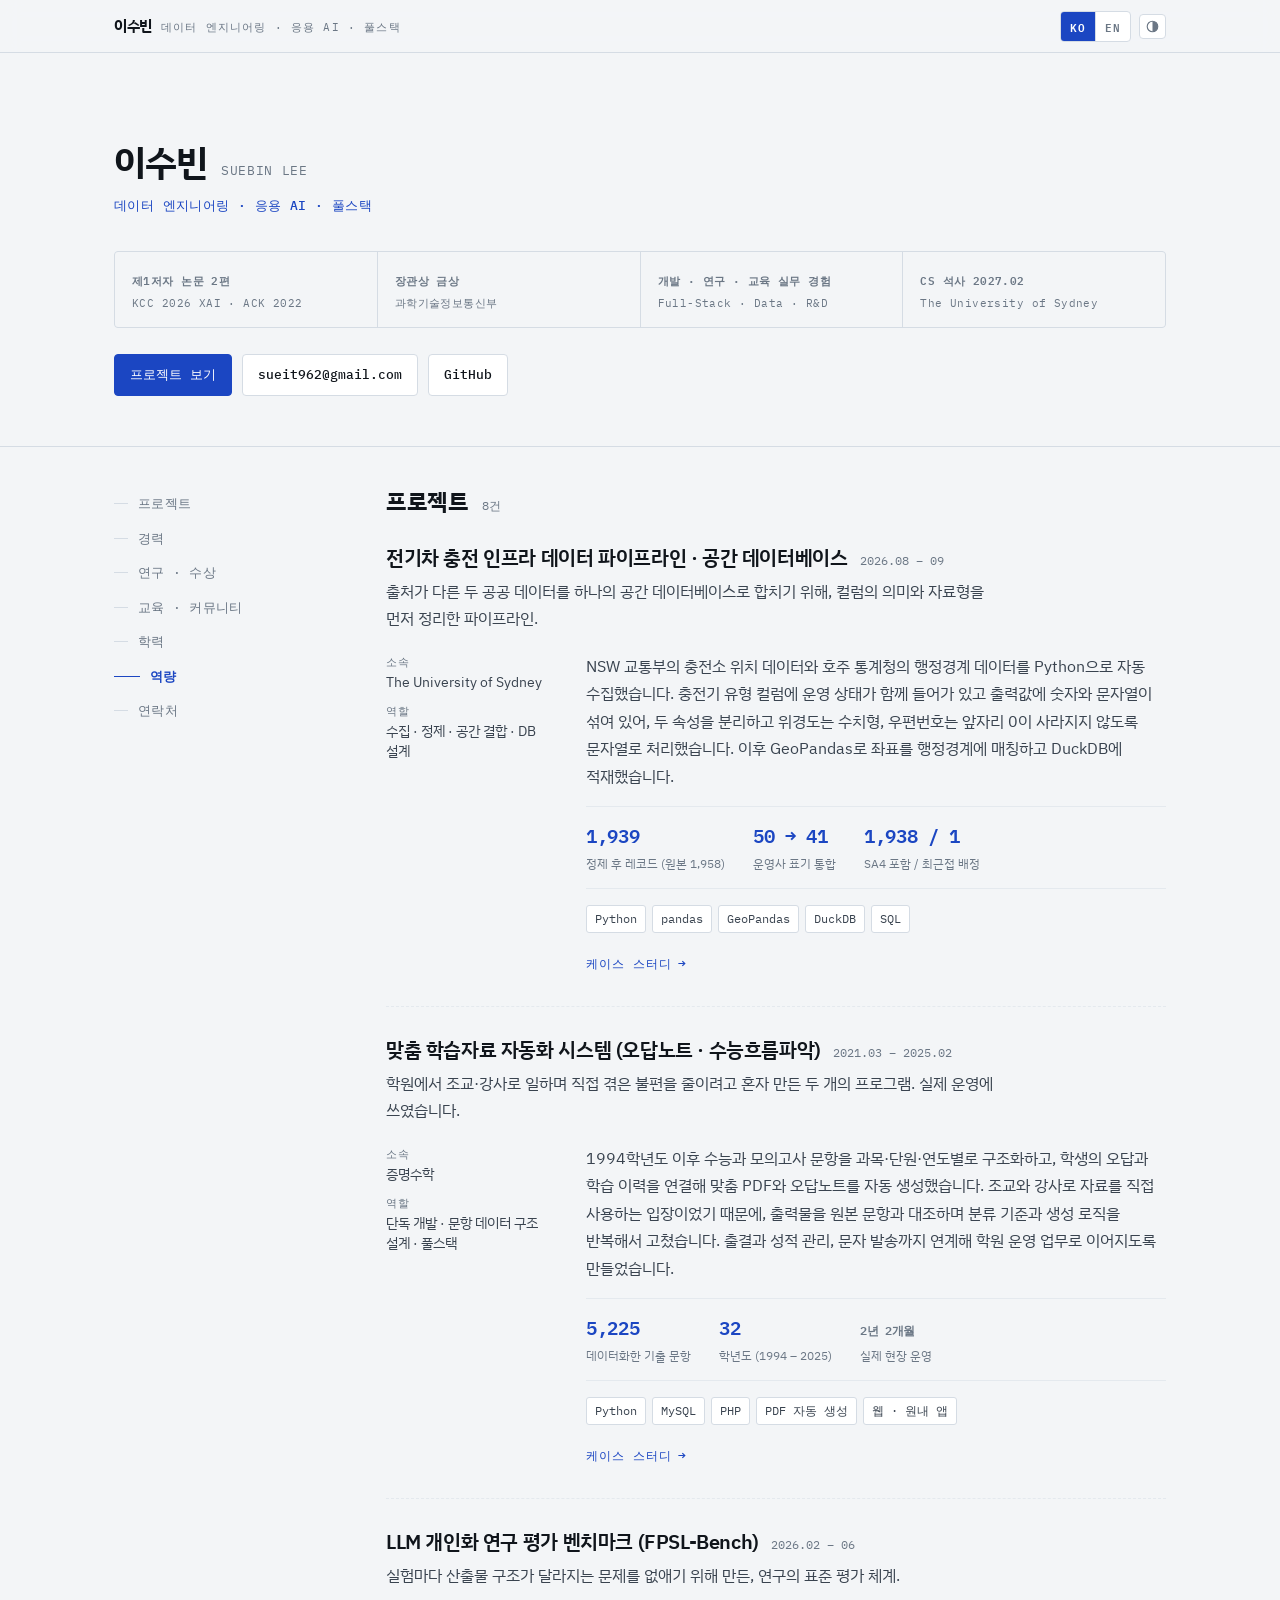
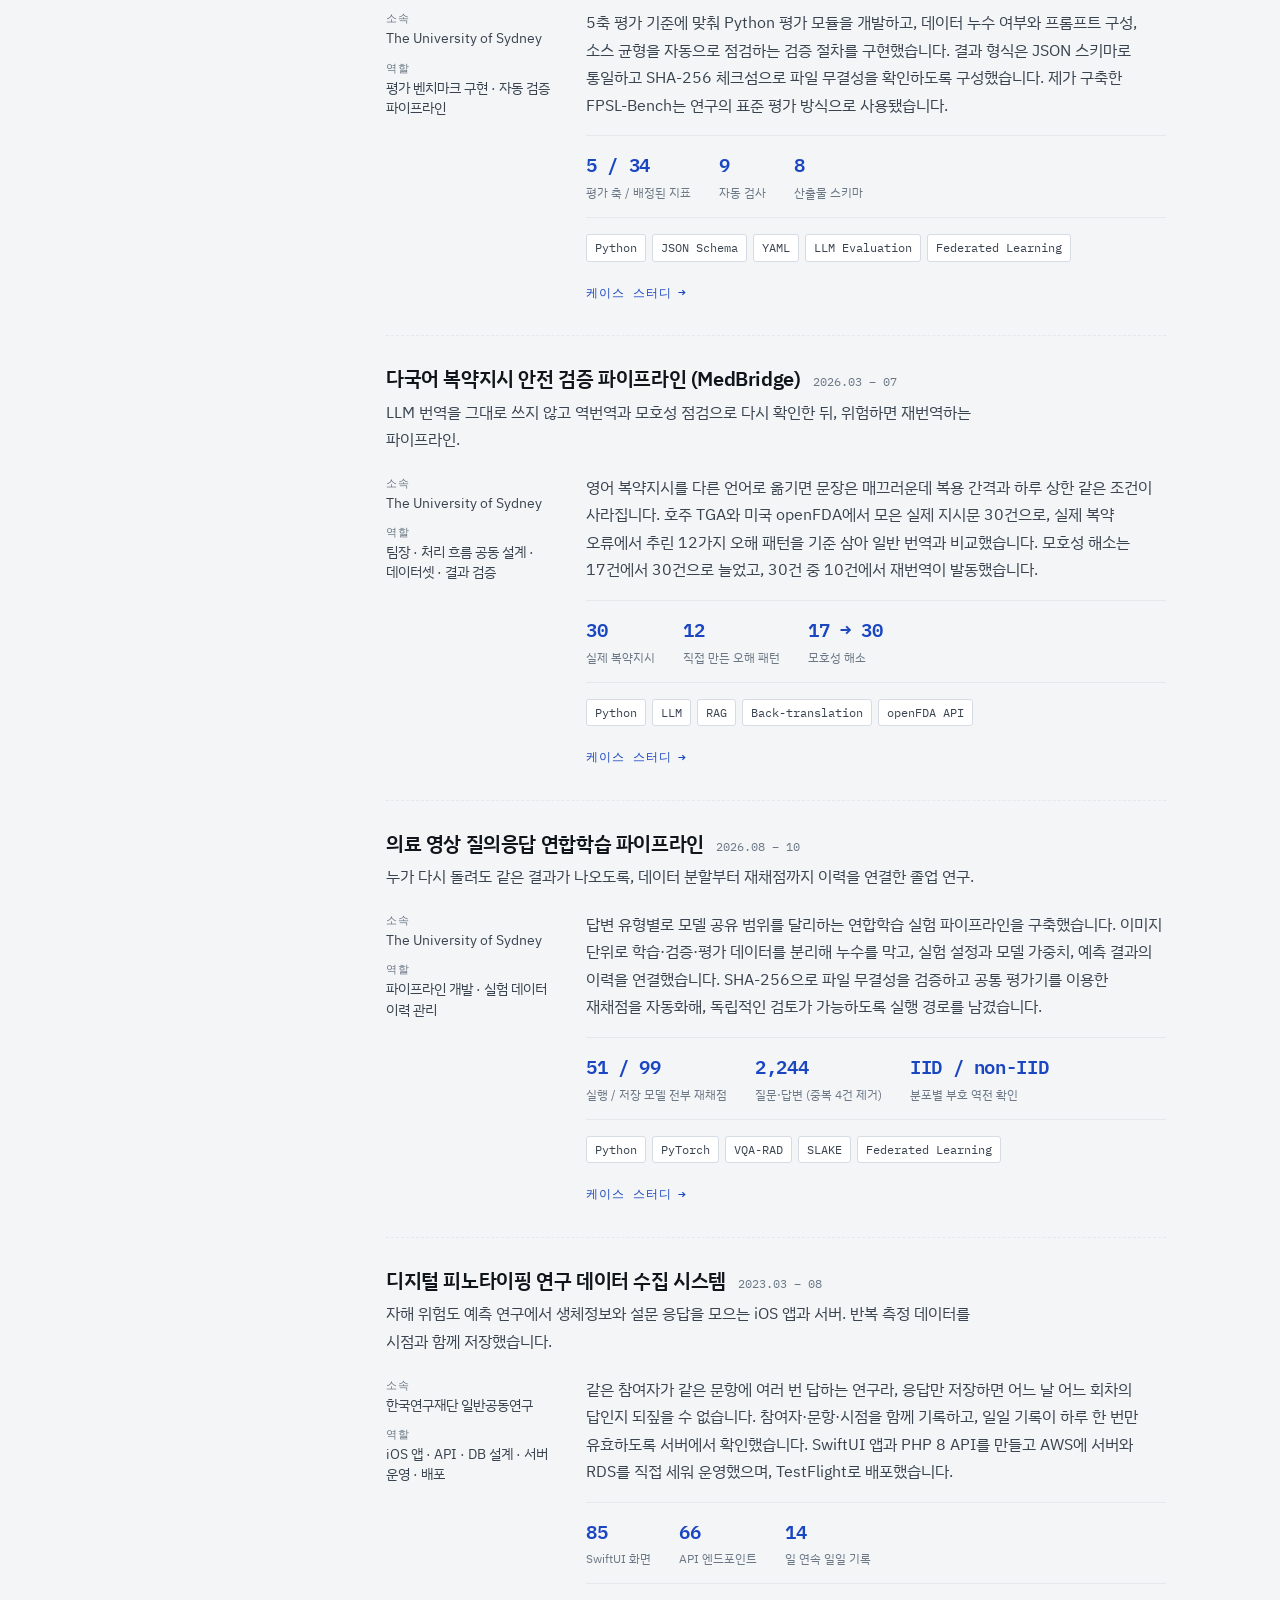
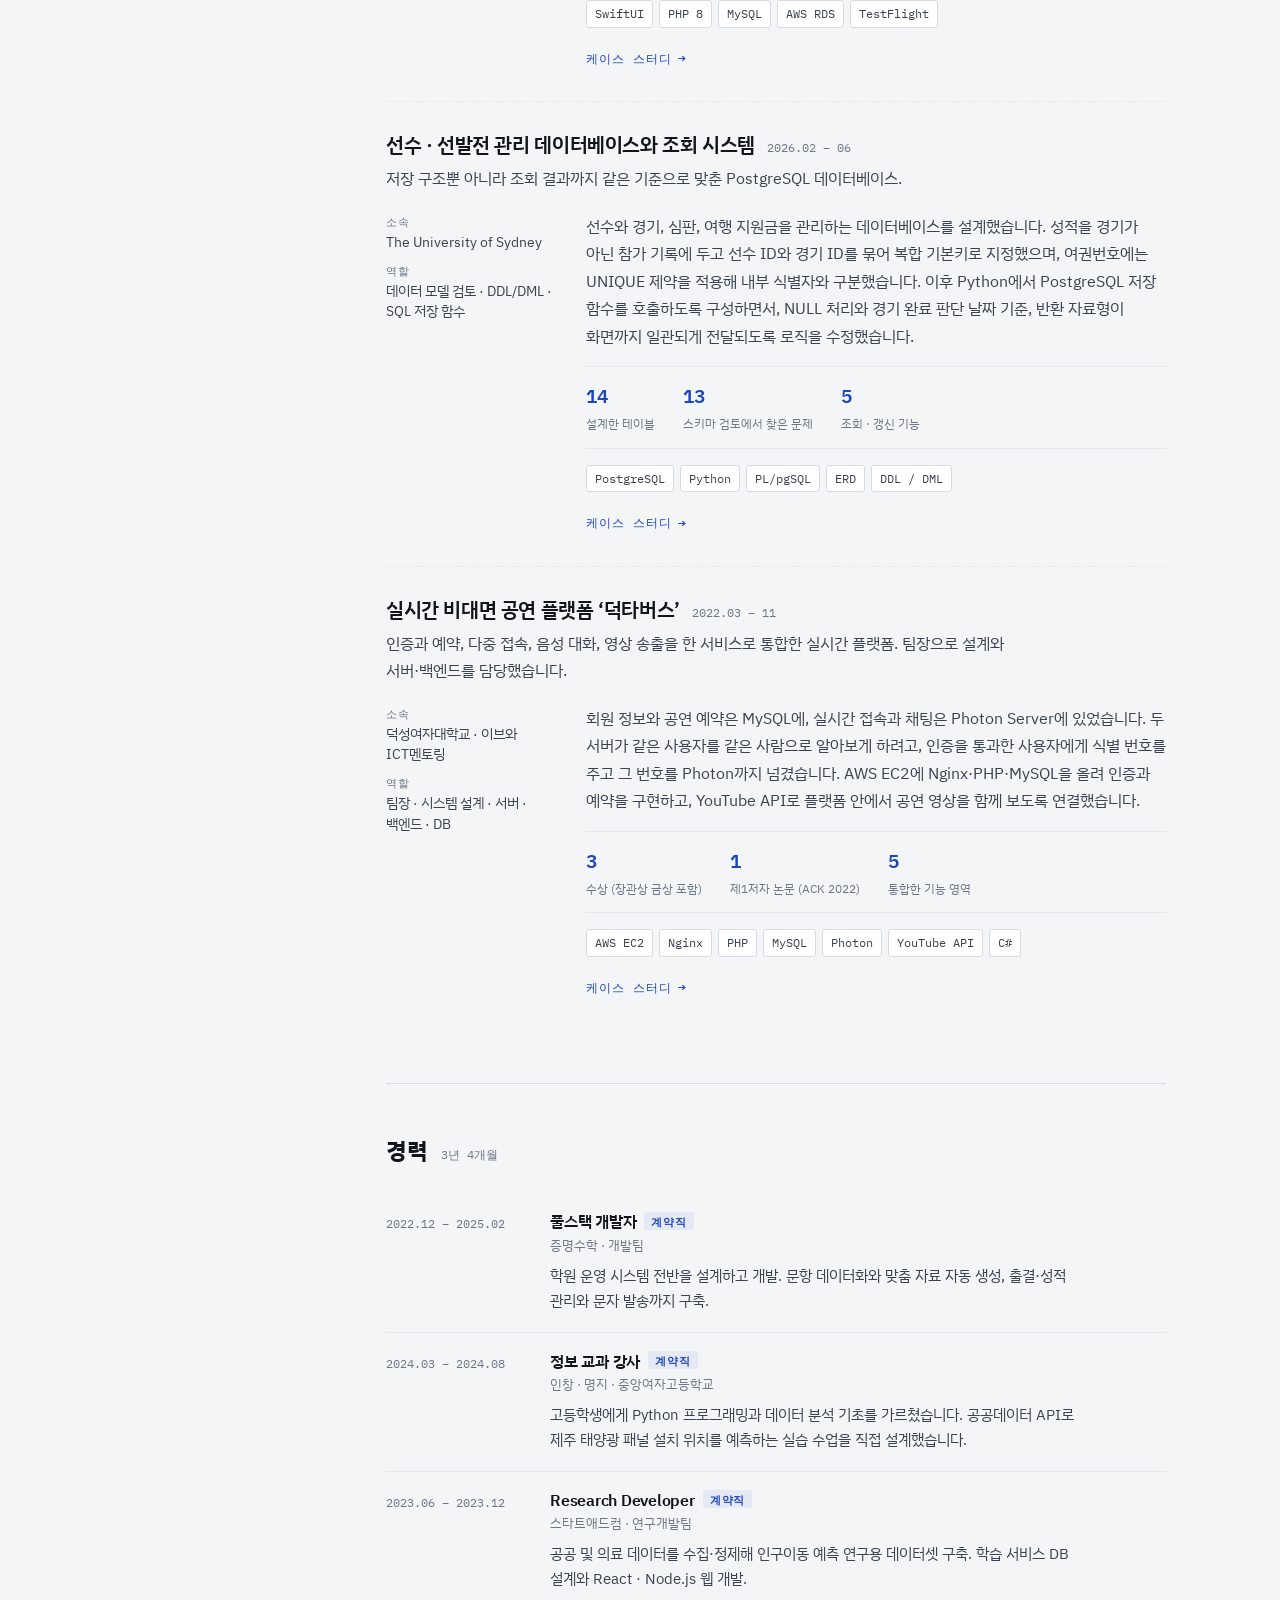
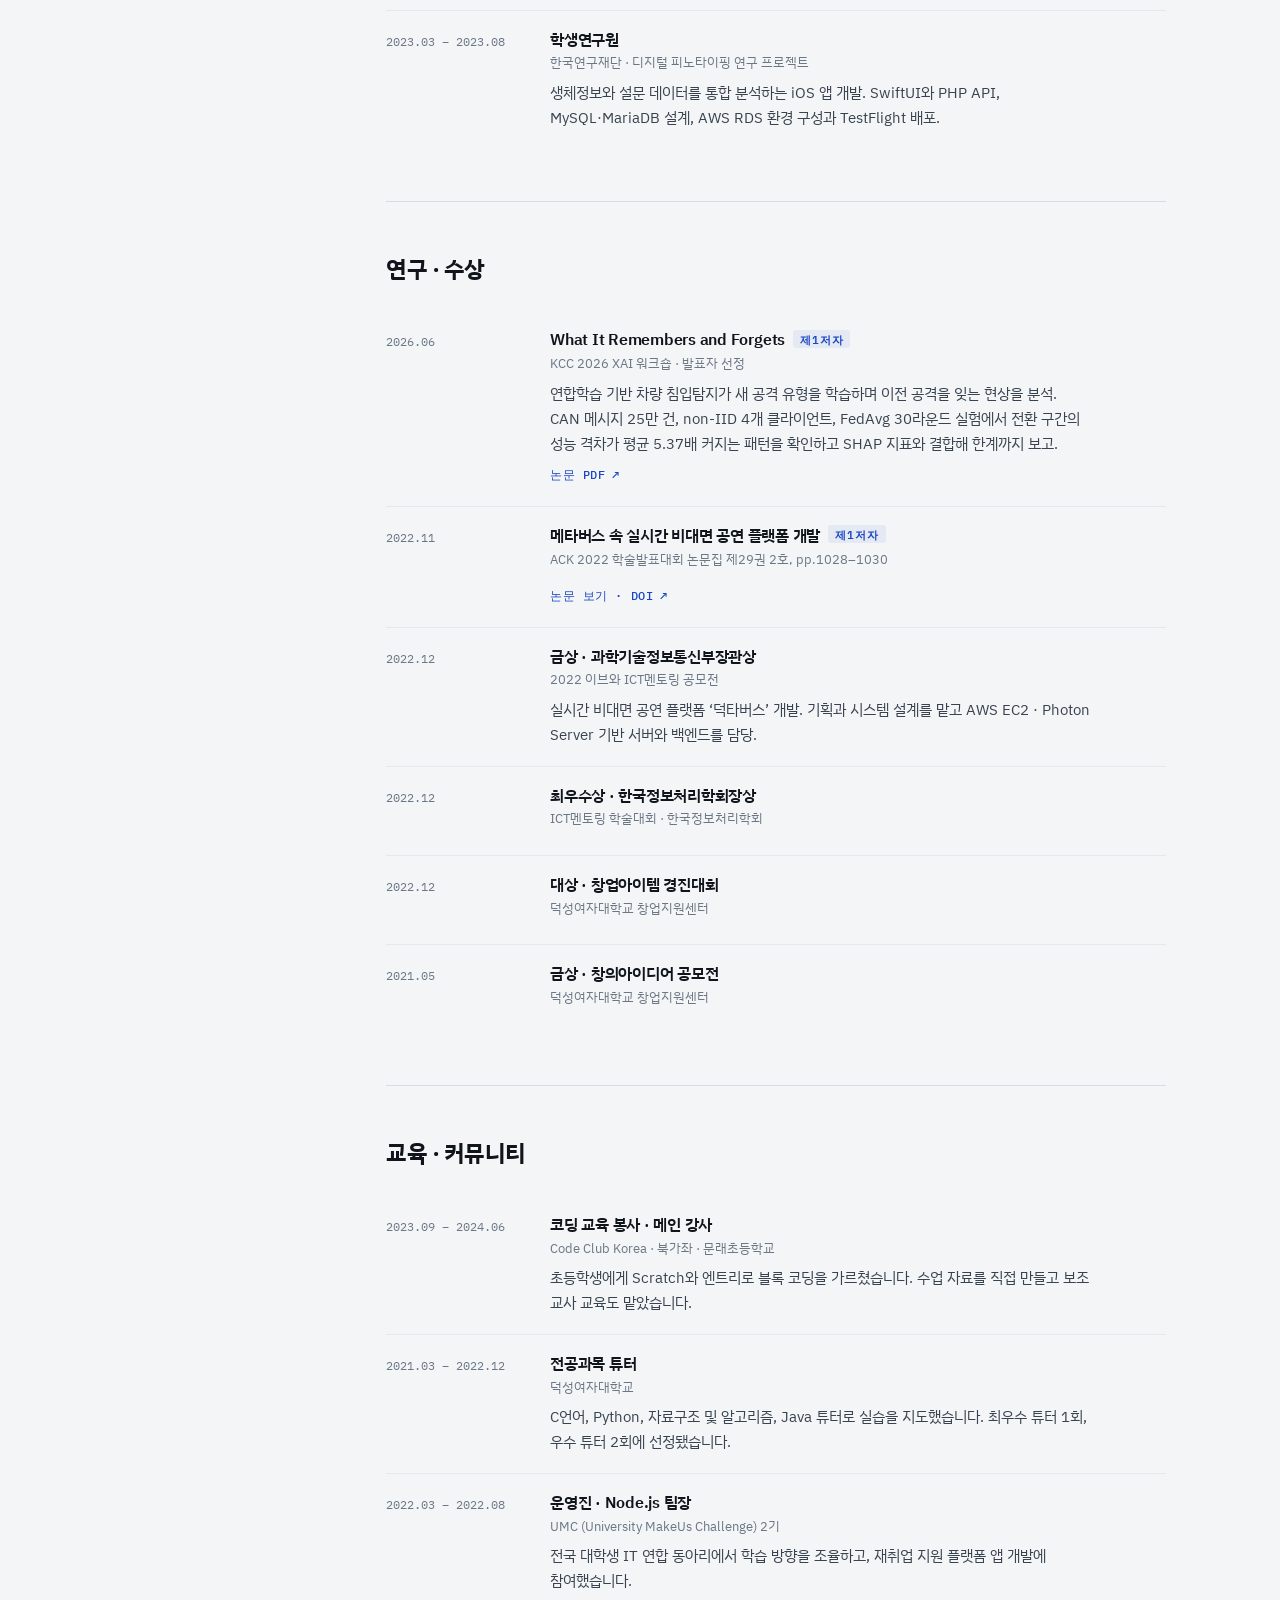
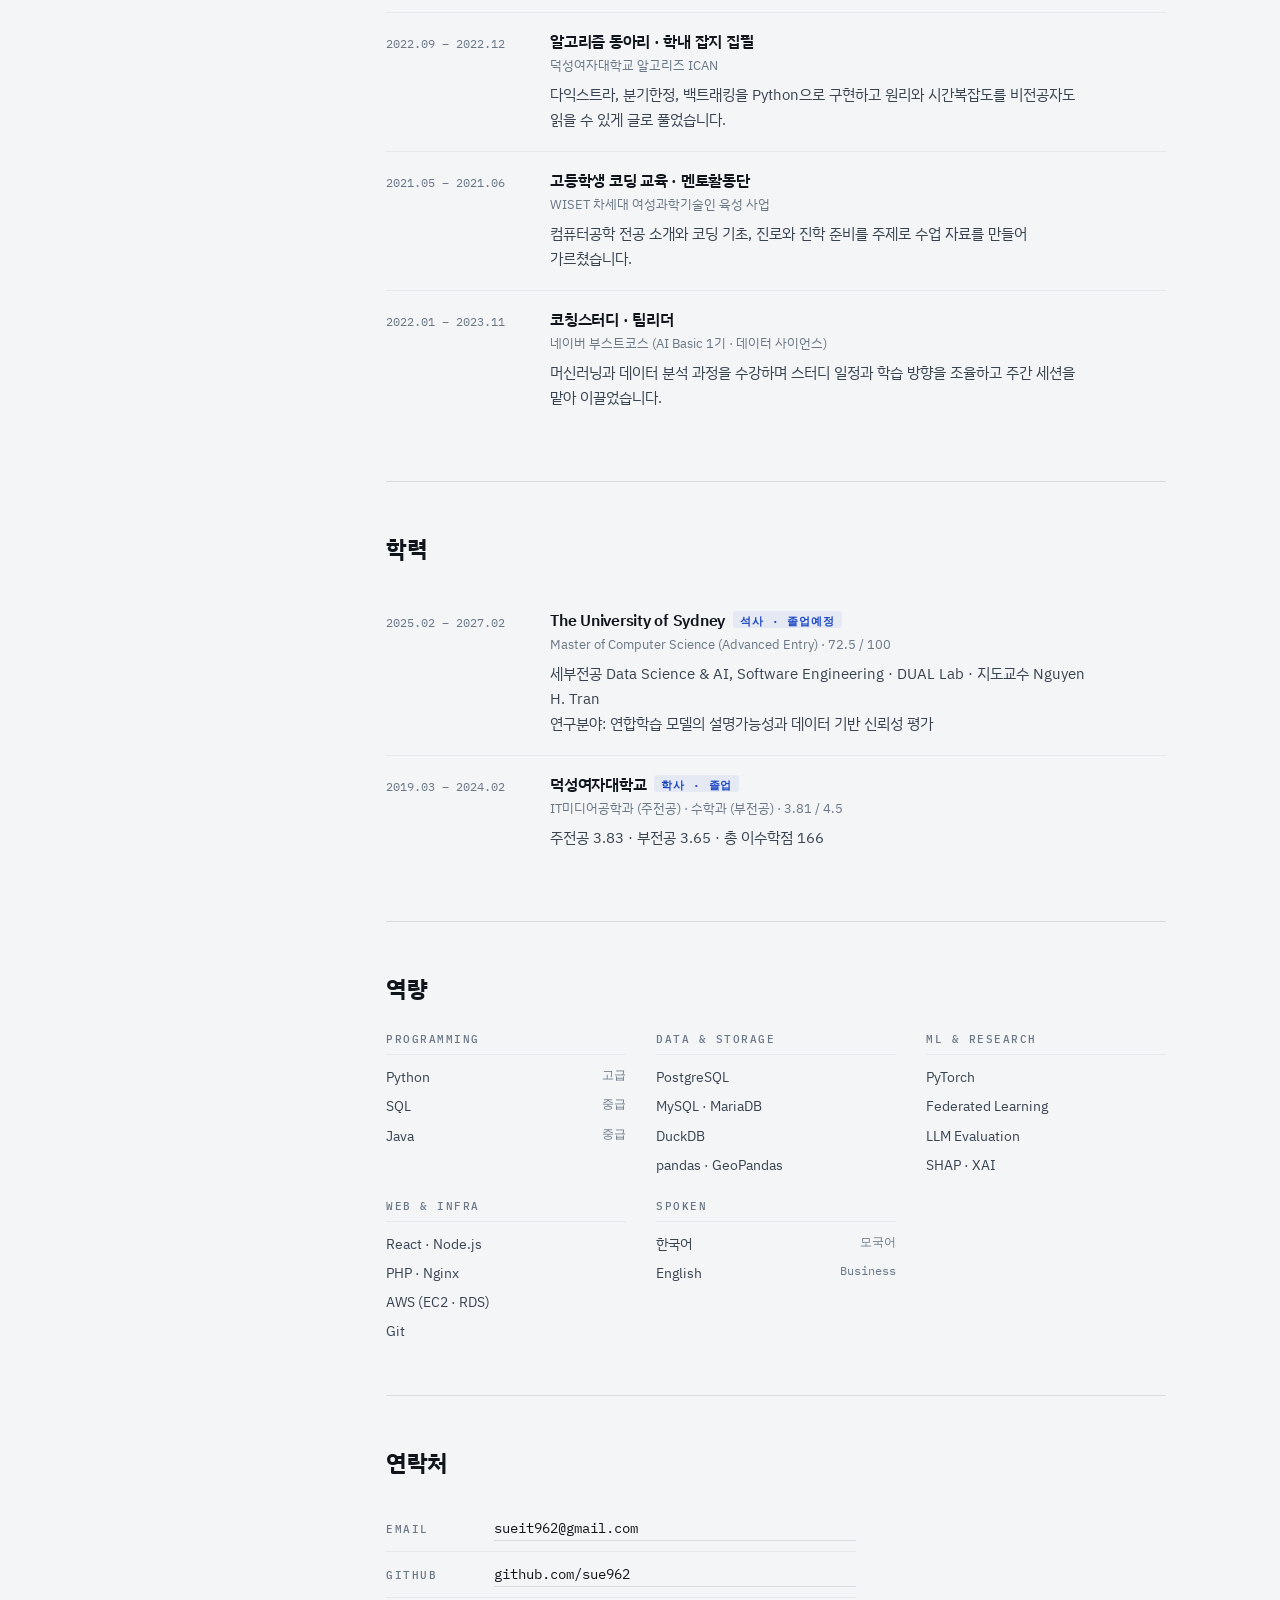
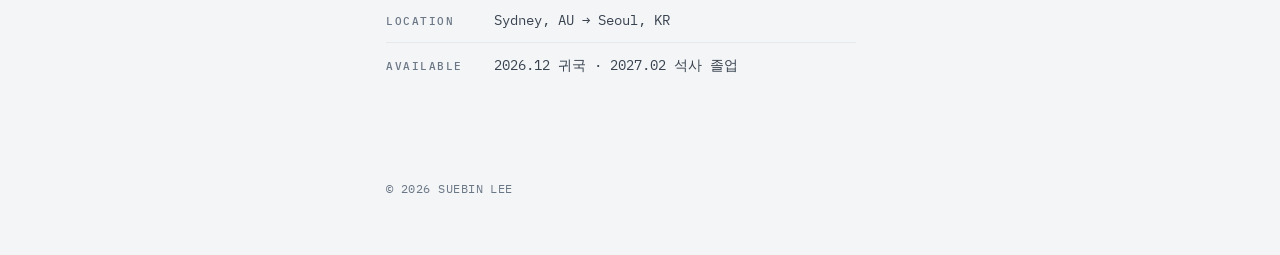
==== commit 9b30cff7: "프로젝트 순서 조정, 담당 범위 및 지표 표현 정정" ====
--- a/index.html
+++ b/index.html
@@ -51,8 +51,8 @@
         <span><span class="ko">과학기술정보통신부</span><span class="en">Minister of Science and ICT</span></span>
       </div>
       <div>
-        <b><span class="ko">실무 경력 3년 4개월</span><span class="en">3 yrs 4 mos experience</span></b>
-        <span><span class="ko">풀스택 · 연구개발</span><span class="en">Full-stack · R&amp;D</span></span>
+        <b><span class="ko">개발 · 연구 · 교육 실무 경험</span><span class="en">Industry, research &amp; teaching</span></b>
+        <span>Full-Stack · Data · R&amp;D</span>
       </div>
       <div>
         <b><span class="ko">CS 석사 2027.02</span><span class="en">M.S. Feb 2027</span></b>
@@ -95,6 +95,7 @@
       </div>
 
       <!-- P1 -->
+      <!-- 1. EV 충전 인프라 -->
       <article class="rec">
         <div class="rec-title">
           <h3><a href="projects/ev-charging.html"><span class="ko">전기차 충전 인프라 데이터 파이프라인 · 공간 데이터베이스</span><span class="en">EV Charging Infrastructure Data Pipeline &amp; Spatial Database</span></a></h3>
@@ -130,8 +131,189 @@
           </div>
         </div>
       </article>
-
-      <!-- P2 -->
+      <!-- 2. 증명수학 학습자료 자동화 -->
+      <article class="rec">
+        <div class="rec-title">
+          <h3><a href="projects/proofmath.html"><span class="ko">맞춤 학습자료 자동화 시스템 (오답노트 · 수능흐름파악)</span><span class="en">Automated Personalized Study-Material System</span></a></h3>
+          <span class="rec-when">2021.03 – 2025.02</span>
+        </div>
+        <p class="rec-lede">
+          <span class="ko">학원에서 조교·강사로 일하며 직접 겪은 불편을 줄이려고 혼자 만든 두 개의 프로그램. 실제 운영에 쓰였습니다.</span>
+          <span class="en">Two programs built alone to remove friction I hit myself while teaching, and run in a real academy.</span>
+        </p>
+        <div class="rec-cols">
+          <dl class="meta">
+            <div>
+              <dt><span class="ko">소속</span><span class="en">Affiliation</span></dt>
+              <dd><span class="ko">증명수학</span><span class="en">Proofmath</span></dd>
+            </div>
+            <div>
+              <dt><span class="ko">역할</span><span class="en">Role</span></dt>
+              <dd><span class="ko">단독 개발 · 문항 데이터 구조 설계 · 풀스택</span><span class="en">Sole developer · item data modeling · full-stack</span></dd>
+            </div>
+          </dl>
+          <div class="rec-body">
+            <p class="ko">1994학년도 이후 수능과 모의고사 문항을 과목·단원·연도별로 구조화하고, 학생의 오답과 학습 이력을 연결해 맞춤 PDF와 오답노트를 자동 생성했습니다. 조교와 강사로 자료를 직접 사용하는 입장이었기 때문에, 출력물을 원본 문항과 대조하며 분류 기준과 생성 로직을 반복해서 고쳤습니다. 출결과 성적 관리, 문자 발송까지 연계해 학원 운영 업무로 이어지도록 만들었습니다.</p>
+            <p class="en">Structured national exam and mock-test items from 1994 onward by subject, unit and year, then linked each student's wrong answers and learning history to generate personalized PDFs and error notebooks automatically. Because I used the material myself as a teaching assistant and instructor, I kept checking output against the original items and revised the classification rules and generation logic accordingly. Attendance, grades and SMS notifications were wired in so the system carried real academy operations.</p>
+            <ul class="facts">
+              <li class="fact"><b>5,225</b><span><span class="ko">데이터화한 기출 문항</span><span class="en">exam items indexed</span></span></li>
+              <li class="fact"><b>32</b><span><span class="ko">학년도 (1994 – 2025)</span><span class="en">years covered</span></span></li>
+              <li class="fact"><b><span class="ko">2년 2개월</span><span class="en">2 yrs 2 mos</span></b><span><span class="ko">실제 현장 운영</span><span class="en">in production</span></span></li>
+            </ul>
+            <ul class="stack">
+              <li>Python</li><li>MySQL</li><li>PHP</li>
+              <li><span class="ko">PDF 자동 생성</span><span class="en">Automated PDF</span></li>
+              <li><span class="ko">웹 · 원내 앱</span><span class="en">Web &amp; in-house app</span></li>
+            </ul>
+            <p><a class="more" href="projects/proofmath.html"><span class="ko">케이스 스터디</span><span class="en">Case study</span></a></p>
+          </div>
+        </div>
+      </article>
+      <!-- 3. FPSL-Bench -->
+      <article class="rec">
+        <div class="rec-title">
+          <h3><a href="projects/fpsl-bench.html"><span class="ko">LLM 개인화 연구 평가 벤치마크 (FPSL-Bench)</span><span class="en">Evaluation Benchmark for Personalized LLM Research (FPSL-Bench)</span></a></h3>
+          <span class="rec-when">2026.02 – 06</span>
+        </div>
+        <p class="rec-lede">
+          <span class="ko">실험마다 산출물 구조가 달라지는 문제를 없애기 위해 만든, 연구의 표준 평가 체계.</span>
+          <span class="en">Built to stop every experiment from producing a differently shaped artifact — and adopted as the study's standard evaluation.</span>
+        </p>
+        <div class="rec-cols">
+          <dl class="meta">
+            <div>
+              <dt><span class="ko">소속</span><span class="en">Affiliation</span></dt>
+              <dd>The University of Sydney</dd>
+            </div>
+            <div>
+              <dt><span class="ko">역할</span><span class="en">Role</span></dt>
+              <dd><span class="ko">평가 벤치마크 구현 · 자동 검증 파이프라인</span><span class="en">Benchmark implementation · automated verification</span></dd>
+            </div>
+          </dl>
+          <div class="rec-body">
+            <p class="ko">5축 평가 기준에 맞춰 Python 평가 모듈을 개발하고, 데이터 누수 여부와 프롬프트 구성, 소스 균형을 자동으로 점검하는 검증 절차를 구현했습니다. 결과 형식은 JSON 스키마로 통일하고 SHA-256 체크섬으로 파일 무결성을 확인하도록 구성했습니다. 제가 구축한 FPSL-Bench는 연구의 표준 평가 방식으로 사용됐습니다.</p>
+            <p class="en">Developed a Python evaluation module against five assessment axes, with checks that automatically flag data leakage, prompt composition and source imbalance. Outputs were standardized on a JSON schema, with SHA-256 checksums verifying file integrity. The resulting FPSL-Bench became the study's standard evaluation method.</p>
+            <ul class="facts">
+              <li class="fact"><b>5 / 34</b><span><span class="ko">평가 축 / 배정된 지표</span><span class="en">axes / metrics assigned</span></span></li>
+              <li class="fact"><b>9</b><span><span class="ko">자동 검사</span><span class="en">automated checks</span></span></li>
+              <li class="fact"><b>8</b><span><span class="ko">산출물 스키마</span><span class="en">artifact schemas</span></span></li>
+            </ul>
+            <ul class="stack">
+              <li>Python</li><li>JSON Schema</li><li>YAML</li><li>LLM Evaluation</li><li>Federated Learning</li>
+            </ul>
+            <p><a class="more" href="projects/fpsl-bench.html"><span class="ko">케이스 스터디</span><span class="en">Case study</span></a></p>
+          </div>
+        </div>
+      </article>
+      <!-- 4. MedBridge -->
+      <article class="rec">
+        <div class="rec-title">
+          <h3><a href="projects/medbridge.html"><span class="ko">다국어 복약지시 안전 검증 파이프라인 (MedBridge)</span><span class="en">Safety-Verified Multilingual Medication Instructions (MedBridge)</span></a></h3>
+          <span class="rec-when">2026.03 – 07</span>
+        </div>
+        <p class="rec-lede">
+          <span class="ko">LLM 번역을 그대로 쓰지 않고 역번역과 모호성 점검으로 다시 확인한 뒤, 위험하면 재번역하는 파이프라인.</span>
+          <span class="en">A pipeline that never ships an LLM translation as-is: it back-translates, scores the ambiguity, and re-translates when the risk is too high.</span>
+        </p>
+        <div class="rec-cols">
+          <dl class="meta">
+            <div>
+              <dt><span class="ko">소속</span><span class="en">Affiliation</span></dt>
+              <dd>The University of Sydney</dd>
+            </div>
+            <div>
+              <dt><span class="ko">역할</span><span class="en">Role</span></dt>
+              <dd><span class="ko">팀장 · 처리 흐름 공동 설계 · 데이터셋 · 결과 검증</span><span class="en">Team lead · pipeline co-design · dataset · evaluation</span></dd>
+            </div>
+          </dl>
+          <div class="rec-body">
+            <p class="ko">영어 복약지시를 다른 언어로 옮기면 문장은 매끄러운데 복용 간격과 하루 상한 같은 조건이 사라집니다. 호주 TGA와 미국 openFDA에서 모은 실제 지시문 30건으로, 실제 복약 오류에서 추린 12가지 오해 패턴을 기준 삼아 일반 번역과 비교했습니다. 모호성 해소는 17건에서 30건으로 늘었고, 30건 중 10건에서 재번역이 발동했습니다.</p>
+            <p class="en">Translate an English medication instruction and the sentence reads smoothly while conditions such as the dosing interval and daily ceiling quietly vanish. Using 30 real instructions from Australia's TGA and the US openFDA, and twelve misreading patterns drawn from actual medication errors, I compared the pipeline against plain translation: ambiguity resolved rose from 17 cases to 30, and ten of the thirty triggered a re-translation.</p>
+            <ul class="facts">
+              <li class="fact"><b>30</b><span><span class="ko">실제 복약지시</span><span class="en">real instructions</span></span></li>
+              <li class="fact"><b>12</b><span><span class="ko">직접 만든 오해 패턴</span><span class="en">patterns, hand-built</span></span></li>
+              <li class="fact"><b>17 → 30</b><span><span class="ko">모호성 해소</span><span class="en">ambiguity resolved</span></span></li>
+            </ul>
+            <ul class="stack">
+              <li>Python</li><li>LLM</li><li>RAG</li><li>Back-translation</li><li>openFDA API</li>
+            </ul>
+            <p><a class="more" href="projects/medbridge.html"><span class="ko">케이스 스터디</span><span class="en">Case study</span></a></p>
+          </div>
+        </div>
+      </article>
+      <!-- 5. 의료 영상 VQA -->
+      <article class="rec">
+        <div class="rec-title">
+          <h3><a href="projects/medical-vqa.html"><span class="ko">의료 영상 질의응답 연합학습 파이프라인</span><span class="en">Medical VQA Federated Learning Pipeline</span></a></h3>
+          <span class="rec-when">2026.08 – 10</span>
+        </div>
+        <p class="rec-lede">
+          <span class="ko">누가 다시 돌려도 같은 결과가 나오도록, 데이터 분할부터 재채점까지 이력을 연결한 졸업 연구.</span>
+          <span class="en">Capstone research wiring provenance from data splits through to re-scoring, so anyone re-running it gets the same numbers.</span>
+        </p>
+        <div class="rec-cols">
+          <dl class="meta">
+            <div>
+              <dt><span class="ko">소속</span><span class="en">Affiliation</span></dt>
+              <dd>The University of Sydney</dd>
+            </div>
+            <div>
+              <dt><span class="ko">역할</span><span class="en">Role</span></dt>
+              <dd><span class="ko">파이프라인 개발 · 실험 데이터 이력 관리</span><span class="en">Pipeline development · experiment provenance</span></dd>
+            </div>
+          </dl>
+          <div class="rec-body">
+            <p class="ko">답변 유형별로 모델 공유 범위를 달리하는 연합학습 실험 파이프라인을 구축했습니다. 이미지 단위로 학습·검증·평가 데이터를 분리해 누수를 막고, 실험 설정과 모델 가중치, 예측 결과의 이력을 연결했습니다. SHA-256으로 파일 무결성을 검증하고 공통 평가기를 이용한 재채점을 자동화해, 독립적인 검토가 가능하도록 실행 경로를 남겼습니다.</p>
+            <p class="en">Built a federated learning pipeline that varies how much of the model is shared by answer type. Splitting train, validation and test data at the image level prevents leakage, and run settings, model weights and predictions are linked as one record. SHA-256 verifies file integrity, and re-scoring through a shared evaluator is automated, leaving an execution trail an independent reviewer can follow.</p>
+            <ul class="facts">
+              <li class="fact"><b>51 / 99</b><span><span class="ko">실행 / 저장 모델 전부 재채점</span><span class="en">runs / exports all rescored</span></span></li>
+              <li class="fact"><b>2,244</b><span><span class="ko">질문·답변 (중복 4건 제거)</span><span class="en">Q&amp;A pairs (4 duplicates removed)</span></span></li>
+              <li class="fact"><b>IID / non-IID</b><span><span class="ko">분포별 부호 역전 확인</span><span class="en">effect flips sign by partition</span></span></li>
+            </ul>
+            <ul class="stack">
+              <li>Python</li><li>PyTorch</li><li>VQA-RAD</li><li>SLAKE</li><li>Federated Learning</li>
+            </ul>
+            <p><a class="more" href="projects/medical-vqa.html"><span class="ko">케이스 스터디</span><span class="en">Case study</span></a></p>
+          </div>
+        </div>
+      </article>
+      <!-- 6. 디지털 피노타이핑 -->
+      <article class="rec">
+        <div class="rec-title">
+          <h3><a href="projects/phenotyping.html"><span class="ko">디지털 피노타이핑 연구 데이터 수집 시스템</span><span class="en">Digital Phenotyping Research Data System</span></a></h3>
+          <span class="rec-when">2023.03 – 08</span>
+        </div>
+        <p class="rec-lede">
+          <span class="ko">자해 위험도 예측 연구에서 생체정보와 설문 응답을 모으는 iOS 앱과 서버. 반복 측정 데이터를 시점과 함께 저장했습니다.</span>
+          <span class="en">The iOS app and server collecting biometric and survey data for a self-harm risk study, storing repeated measures together with the moment they were taken.</span>
+        </p>
+        <div class="rec-cols">
+          <dl class="meta">
+            <div>
+              <dt><span class="ko">소속</span><span class="en">Affiliation</span></dt>
+              <dd><span class="ko">한국연구재단 일반공동연구</span><span class="en">NRF Korea joint research</span></dd>
+            </div>
+            <div>
+              <dt><span class="ko">역할</span><span class="en">Role</span></dt>
+              <dd><span class="ko">iOS 앱 · API · DB 설계 · 서버 운영 · 배포</span><span class="en">iOS app, API, database, server operation, release</span></dd>
+            </div>
+          </dl>
+          <div class="rec-body">
+            <p class="ko">같은 참여자가 같은 문항에 여러 번 답하는 연구라, 응답만 저장하면 어느 날 어느 회차의 답인지 되짚을 수 없습니다. 참여자·문항·시점을 함께 기록하고, 일일 기록이 하루 한 번만 유효하도록 서버에서 확인했습니다. SwiftUI 앱과 PHP 8 API를 만들고 AWS에 서버와 RDS를 직접 세워 운영했으며, TestFlight로 배포했습니다.</p>
+            <p class="en">In a repeated-measures study the same participant answers the same item many times, so storing only the answer makes it impossible to say which day or round it came from. Participant, item and timestamp are recorded together, and the once-a-day rule for daily entries is enforced on the server. I built the SwiftUI app and PHP 8 API, set up and ran the server and RDS on AWS, and released through TestFlight.</p>
+            <ul class="facts">
+              <li class="fact"><b>85</b><span><span class="ko">SwiftUI 화면</span><span class="en">SwiftUI views</span></span></li>
+              <li class="fact"><b>66</b><span><span class="ko">API 엔드포인트</span><span class="en">API endpoints</span></span></li>
+              <li class="fact"><b>14</b><span><span class="ko">일 연속 일일 기록</span><span class="en">days of daily entries</span></span></li>
+            </ul>
+            <ul class="stack">
+              <li>SwiftUI</li><li>PHP 8</li><li>MySQL</li><li>AWS RDS</li><li>TestFlight</li>
+            </ul>
+            <p><a class="more" href="projects/phenotyping.html"><span class="ko">케이스 스터디</span><span class="en">Case study</span></a></p>
+          </div>
+        </div>
+      </article>
+      <!-- 7. 선수 · 선발전 DB -->
       <article class="rec">
         <div class="rec-title">
           <h3><a href="projects/athlete-db.html"><span class="ko">선수 · 선발전 관리 데이터베이스와 조회 시스템</span><span class="en">Athlete &amp; Trials Database and Query Layer</span></a></h3>
@@ -167,197 +349,7 @@
           </div>
         </div>
       </article>
-
-
-      <!-- MedBridge -->
-      <article class="rec">
-        <div class="rec-title">
-          <h3><a href="projects/medbridge.html"><span class="ko">다국어 복약지시 안전 검증 파이프라인 (MedBridge)</span><span class="en">Safety-Verified Multilingual Medication Instructions (MedBridge)</span></a></h3>
-          <span class="rec-when">2026.03 – 07</span>
-        </div>
-        <p class="rec-lede">
-          <span class="ko">LLM 번역을 그대로 쓰지 않고 역번역과 모호성 점검으로 다시 확인한 뒤, 위험하면 재번역하는 파이프라인.</span>
-          <span class="en">A pipeline that never ships an LLM translation as-is: it back-translates, scores the ambiguity, and re-translates when the risk is too high.</span>
-        </p>
-        <div class="rec-cols">
-          <dl class="meta">
-            <div>
-              <dt><span class="ko">소속</span><span class="en">Affiliation</span></dt>
-              <dd>The University of Sydney</dd>
-            </div>
-            <div>
-              <dt><span class="ko">역할</span><span class="en">Role</span></dt>
-              <dd><span class="ko">팀장 · 처리 흐름 공동 설계 · 데이터셋 · 결과 검증</span><span class="en">Team lead · pipeline co-design · dataset · evaluation</span></dd>
-            </div>
-          </dl>
-          <div class="rec-body">
-            <p class="ko">영어 복약지시를 다른 언어로 옮기면 문장은 매끄러운데 복용 간격과 하루 상한 같은 조건이 사라집니다. 호주 TGA와 미국 openFDA에서 모은 실제 지시문 30건으로, 실제 복약 오류에서 추린 12가지 오해 패턴을 기준 삼아 일반 번역과 비교했습니다. 모호성 해소는 17건에서 30건으로 늘었고, 30건 중 10건에서 재번역이 발동했습니다.</p>
-            <p class="en">Translate an English medication instruction and the sentence reads smoothly while conditions such as the dosing interval and daily ceiling quietly vanish. Using 30 real instructions from Australia's TGA and the US openFDA, and twelve misreading patterns drawn from actual medication errors, I compared the pipeline against plain translation: ambiguity resolved rose from 17 cases to 30, and ten of the thirty triggered a re-translation.</p>
-            <ul class="facts">
-              <li class="fact"><b>30</b><span><span class="ko">실제 복약지시</span><span class="en">real instructions</span></span></li>
-              <li class="fact"><b>12</b><span><span class="ko">직접 만든 오해 패턴</span><span class="en">patterns, hand-built</span></span></li>
-              <li class="fact"><b>17 → 30</b><span><span class="ko">모호성 해소</span><span class="en">ambiguity resolved</span></span></li>
-            </ul>
-            <ul class="stack">
-              <li>Python</li><li>LLM</li><li>RAG</li><li>Back-translation</li><li>openFDA API</li>
-            </ul>
-            <p><a class="more" href="projects/medbridge.html"><span class="ko">케이스 스터디</span><span class="en">Case study</span></a></p>
-          </div>
-        </div>
-      </article>
-
-      <!-- P3 -->
-      <article class="rec">
-        <div class="rec-title">
-          <h3><a href="projects/fpsl-bench.html"><span class="ko">LLM 개인화 연구 평가 벤치마크 (FPSL-Bench)</span><span class="en">Evaluation Benchmark for Personalized LLM Research (FPSL-Bench)</span></a></h3>
-          <span class="rec-when">2026.02 – 06</span>
-        </div>
-        <p class="rec-lede">
-          <span class="ko">실험마다 산출물 구조가 달라지는 문제를 없애기 위해 만든, 연구의 표준 평가 체계.</span>
-          <span class="en">Built to stop every experiment from producing a differently shaped artifact — and adopted as the study's standard evaluation.</span>
-        </p>
-        <div class="rec-cols">
-          <dl class="meta">
-            <div>
-              <dt><span class="ko">소속</span><span class="en">Affiliation</span></dt>
-              <dd>The University of Sydney</dd>
-            </div>
-            <div>
-              <dt><span class="ko">역할</span><span class="en">Role</span></dt>
-              <dd><span class="ko">평가 벤치마크 구현 · 자동 검증 파이프라인</span><span class="en">Benchmark implementation · automated verification</span></dd>
-            </div>
-          </dl>
-          <div class="rec-body">
-            <p class="ko">5축 평가 기준에 맞춰 Python 평가 모듈을 개발하고, 데이터 누수 여부와 프롬프트 구성, 소스 균형을 자동으로 점검하는 검증 절차를 구현했습니다. 결과 형식은 JSON 스키마로 통일하고 SHA-256 체크섬으로 파일 무결성을 확인하도록 구성했습니다. 제가 구축한 FPSL-Bench는 연구의 표준 평가 방식으로 사용됐습니다.</p>
-            <p class="en">Developed a Python evaluation module against five assessment axes, with checks that automatically flag data leakage, prompt composition and source imbalance. Outputs were standardized on a JSON schema, with SHA-256 checksums verifying file integrity. The resulting FPSL-Bench became the study's standard evaluation method.</p>
-            <ul class="facts">
-              <li class="fact"><b>5 / 34</b><span><span class="ko">평가 축 / 배정된 지표</span><span class="en">axes / metrics assigned</span></span></li>
-              <li class="fact"><b>9</b><span><span class="ko">자동 검사</span><span class="en">automated checks</span></span></li>
-              <li class="fact"><b>8</b><span><span class="ko">산출물 스키마</span><span class="en">artifact schemas</span></span></li>
-            </ul>
-            <ul class="stack">
-              <li>Python</li><li>JSON Schema</li><li>YAML</li><li>LLM Evaluation</li><li>Federated Learning</li>
-            </ul>
-            <p><a class="more" href="projects/fpsl-bench.html"><span class="ko">케이스 스터디</span><span class="en">Case study</span></a></p>
-          </div>
-        </div>
-      </article>
-
-      <!-- P4 -->
-      <article class="rec">
-        <div class="rec-title">
-          <h3><a href="projects/medical-vqa.html"><span class="ko">의료 영상 질의응답 연합학습 파이프라인</span><span class="en">Medical VQA Federated Learning Pipeline</span></a></h3>
-          <span class="rec-when">2026.08 – 10</span>
-        </div>
-        <p class="rec-lede">
-          <span class="ko">누가 다시 돌려도 같은 결과가 나오도록, 데이터 분할부터 재채점까지 이력을 연결한 졸업 연구.</span>
-          <span class="en">Capstone research wiring provenance from data splits through to re-scoring, so anyone re-running it gets the same numbers.</span>
-        </p>
-        <div class="rec-cols">
-          <dl class="meta">
-            <div>
-              <dt><span class="ko">소속</span><span class="en">Affiliation</span></dt>
-              <dd>The University of Sydney</dd>
-            </div>
-            <div>
-              <dt><span class="ko">역할</span><span class="en">Role</span></dt>
-              <dd><span class="ko">파이프라인 개발 · 실험 데이터 이력 관리</span><span class="en">Pipeline development · experiment provenance</span></dd>
-            </div>
-          </dl>
-          <div class="rec-body">
-            <p class="ko">답변 유형별로 모델 공유 범위를 달리하는 연합학습 실험 파이프라인을 구축했습니다. 이미지 단위로 학습·검증·평가 데이터를 분리해 누수를 막고, 실험 설정과 모델 가중치, 예측 결과의 이력을 연결했습니다. SHA-256으로 파일 무결성을 검증하고 공통 평가기를 이용한 재채점을 자동화해, 독립적인 검토가 가능하도록 실행 경로를 남겼습니다.</p>
-            <p class="en">Built a federated learning pipeline that varies how much of the model is shared by answer type. Splitting train, validation and test data at the image level prevents leakage, and run settings, model weights and predictions are linked as one record. SHA-256 verifies file integrity, and re-scoring through a shared evaluator is automated, leaving an execution trail an independent reviewer can follow.</p>
-            <ul class="facts">
-              <li class="fact"><b>51 / 99</b><span><span class="ko">실행 / 저장 모델 전부 재채점</span><span class="en">runs / exports all rescored</span></span></li>
-              <li class="fact"><b>2,244</b><span><span class="ko">질문·답변 (중복 4건 제거)</span><span class="en">Q&amp;A pairs (4 duplicates removed)</span></span></li>
-              <li class="fact"><b>IID / non-IID</b><span><span class="ko">분포별 부호 역전 확인</span><span class="en">effect flips sign by partition</span></span></li>
-            </ul>
-            <ul class="stack">
-              <li>Python</li><li>PyTorch</li><li>VQA-RAD</li><li>SLAKE</li><li>Federated Learning</li>
-            </ul>
-            <p><a class="more" href="projects/medical-vqa.html"><span class="ko">케이스 스터디</span><span class="en">Case study</span></a></p>
-          </div>
-        </div>
-      </article>
-
-      <!-- P5 -->
-      <article class="rec">
-        <div class="rec-title">
-          <h3><a href="projects/proofmath.html"><span class="ko">맞춤 학습자료 자동화 시스템 (오답노트 · 수능흐름파악)</span><span class="en">Automated Personalized Study-Material System</span></a></h3>
-          <span class="rec-when">2021.03 – 2025.02</span>
-        </div>
-        <p class="rec-lede">
-          <span class="ko">학원에서 조교·강사로 일하며 직접 겪은 불편을 줄이려고 혼자 만든 두 개의 프로그램. 실제 운영에 쓰였습니다.</span>
-          <span class="en">Two programs built alone to remove friction I hit myself while teaching, and run in a real academy.</span>
-        </p>
-        <div class="rec-cols">
-          <dl class="meta">
-            <div>
-              <dt><span class="ko">소속</span><span class="en">Affiliation</span></dt>
-              <dd><span class="ko">증명수학</span><span class="en">Proofmath</span></dd>
-            </div>
-            <div>
-              <dt><span class="ko">역할</span><span class="en">Role</span></dt>
-              <dd><span class="ko">단독 개발 · 문항 데이터 구조 설계 · 풀스택</span><span class="en">Sole developer · item data modeling · full-stack</span></dd>
-            </div>
-          </dl>
-          <div class="rec-body">
-            <p class="ko">1994학년도 이후 수능과 모의고사 문항을 과목·단원·연도별로 구조화하고, 학생의 오답과 학습 이력을 연결해 맞춤 PDF와 오답노트를 자동 생성했습니다. 조교와 강사로 자료를 직접 사용하는 입장이었기 때문에, 출력물을 원본 문항과 대조하며 분류 기준과 생성 로직을 반복해서 고쳤습니다. 출결과 성적 관리, 문자 발송까지 연계해 학원 운영 업무로 이어지도록 만들었습니다.</p>
-            <p class="en">Structured national exam and mock-test items from 1994 onward by subject, unit and year, then linked each student's wrong answers and learning history to generate personalized PDFs and error notebooks automatically. Because I used the material myself as a teaching assistant and instructor, I kept checking output against the original items and revised the classification rules and generation logic accordingly. Attendance, grades and SMS notifications were wired in so the system carried real academy operations.</p>
-            <ul class="facts">
-              <li class="fact"><b>5,225</b><span><span class="ko">데이터화한 기출 문항</span><span class="en">exam items indexed</span></span></li>
-              <li class="fact"><b>32</b><span><span class="ko">학년도 (1994 – 2025)</span><span class="en">years covered</span></span></li>
-              <li class="fact"><b><span class="ko">2년 2개월</span><span class="en">2 yrs 2 mos</span></b><span><span class="ko">실제 현장 운영</span><span class="en">in production</span></span></li>
-            </ul>
-            <ul class="stack">
-              <li>Python</li><li>MySQL</li><li>PHP</li>
-              <li><span class="ko">PDF 자동 생성</span><span class="en">Automated PDF</span></li>
-              <li><span class="ko">웹 · 원내 앱</span><span class="en">Web &amp; in-house app</span></li>
-            </ul>
-            <p><a class="more" href="projects/proofmath.html"><span class="ko">케이스 스터디</span><span class="en">Case study</span></a></p>
-          </div>
-        </div>
-      </article>
-
-
-      <!-- 디지털 피노타이핑 -->
-      <article class="rec">
-        <div class="rec-title">
-          <h3><a href="projects/phenotyping.html"><span class="ko">디지털 피노타이핑 연구 데이터 수집 시스템</span><span class="en">Digital Phenotyping Research Data System</span></a></h3>
-          <span class="rec-when">2023.03 – 08</span>
-        </div>
-        <p class="rec-lede">
-          <span class="ko">자해 위험도 예측 연구에서 생체정보와 설문 응답을 모으는 iOS 앱과 서버. 반복 측정 데이터를 시점과 함께 저장했습니다.</span>
-          <span class="en">The iOS app and server collecting biometric and survey data for a self-harm risk study, storing repeated measures together with the moment they were taken.</span>
-        </p>
-        <div class="rec-cols">
-          <dl class="meta">
-            <div>
-              <dt><span class="ko">소속</span><span class="en">Affiliation</span></dt>
-              <dd><span class="ko">한국연구재단 일반공동연구</span><span class="en">NRF Korea joint research</span></dd>
-            </div>
-            <div>
-              <dt><span class="ko">역할</span><span class="en">Role</span></dt>
-              <dd><span class="ko">iOS 앱 · API · DB 설계 · 서버 운영 · 배포</span><span class="en">iOS app, API, database, server operation, release</span></dd>
-            </div>
-          </dl>
-          <div class="rec-body">
-            <p class="ko">같은 참여자가 같은 문항에 여러 번 답하는 연구라, 응답만 저장하면 어느 날 어느 회차의 답인지 되짚을 수 없습니다. 참여자·문항·시점을 함께 기록하고, 일일 기록이 하루 한 번만 유효하도록 서버에서 확인했습니다. SwiftUI 앱과 PHP 8 API를 만들고 AWS에 서버와 RDS를 직접 세워 운영했으며, TestFlight로 배포했습니다.</p>
-            <p class="en">In a repeated-measures study the same participant answers the same item many times, so storing only the answer makes it impossible to say which day or round it came from. Participant, item and timestamp are recorded together, and the once-a-day rule for daily entries is enforced on the server. I built the SwiftUI app and PHP 8 API, set up and ran the server and RDS on AWS, and released through TestFlight.</p>
-            <ul class="facts">
-              <li class="fact"><b>85</b><span><span class="ko">SwiftUI 화면</span><span class="en">SwiftUI views</span></span></li>
-              <li class="fact"><b>66</b><span><span class="ko">API 엔드포인트</span><span class="en">API endpoints</span></span></li>
-              <li class="fact"><b>14</b><span><span class="ko">일 연속 일일 기록</span><span class="en">days of daily entries</span></span></li>
-            </ul>
-            <ul class="stack">
-              <li>SwiftUI</li><li>PHP 8</li><li>MySQL</li><li>AWS RDS</li><li>TestFlight</li>
-            </ul>
-            <p><a class="more" href="projects/phenotyping.html"><span class="ko">케이스 스터디</span><span class="en">Case study</span></a></p>
-          </div>
-        </div>
-      </article>
-
-      <!-- P6 -->
+      <!-- 8. 덕타버스 -->
       <article class="rec">
         <div class="rec-title">
           <h3><a href="projects/duktaverse.html"><span class="ko">실시간 비대면 공연 플랫폼 ‘덕타버스’</span><span class="en">Duktaverse — Real-Time Virtual Performance Platform</span></a></h3>
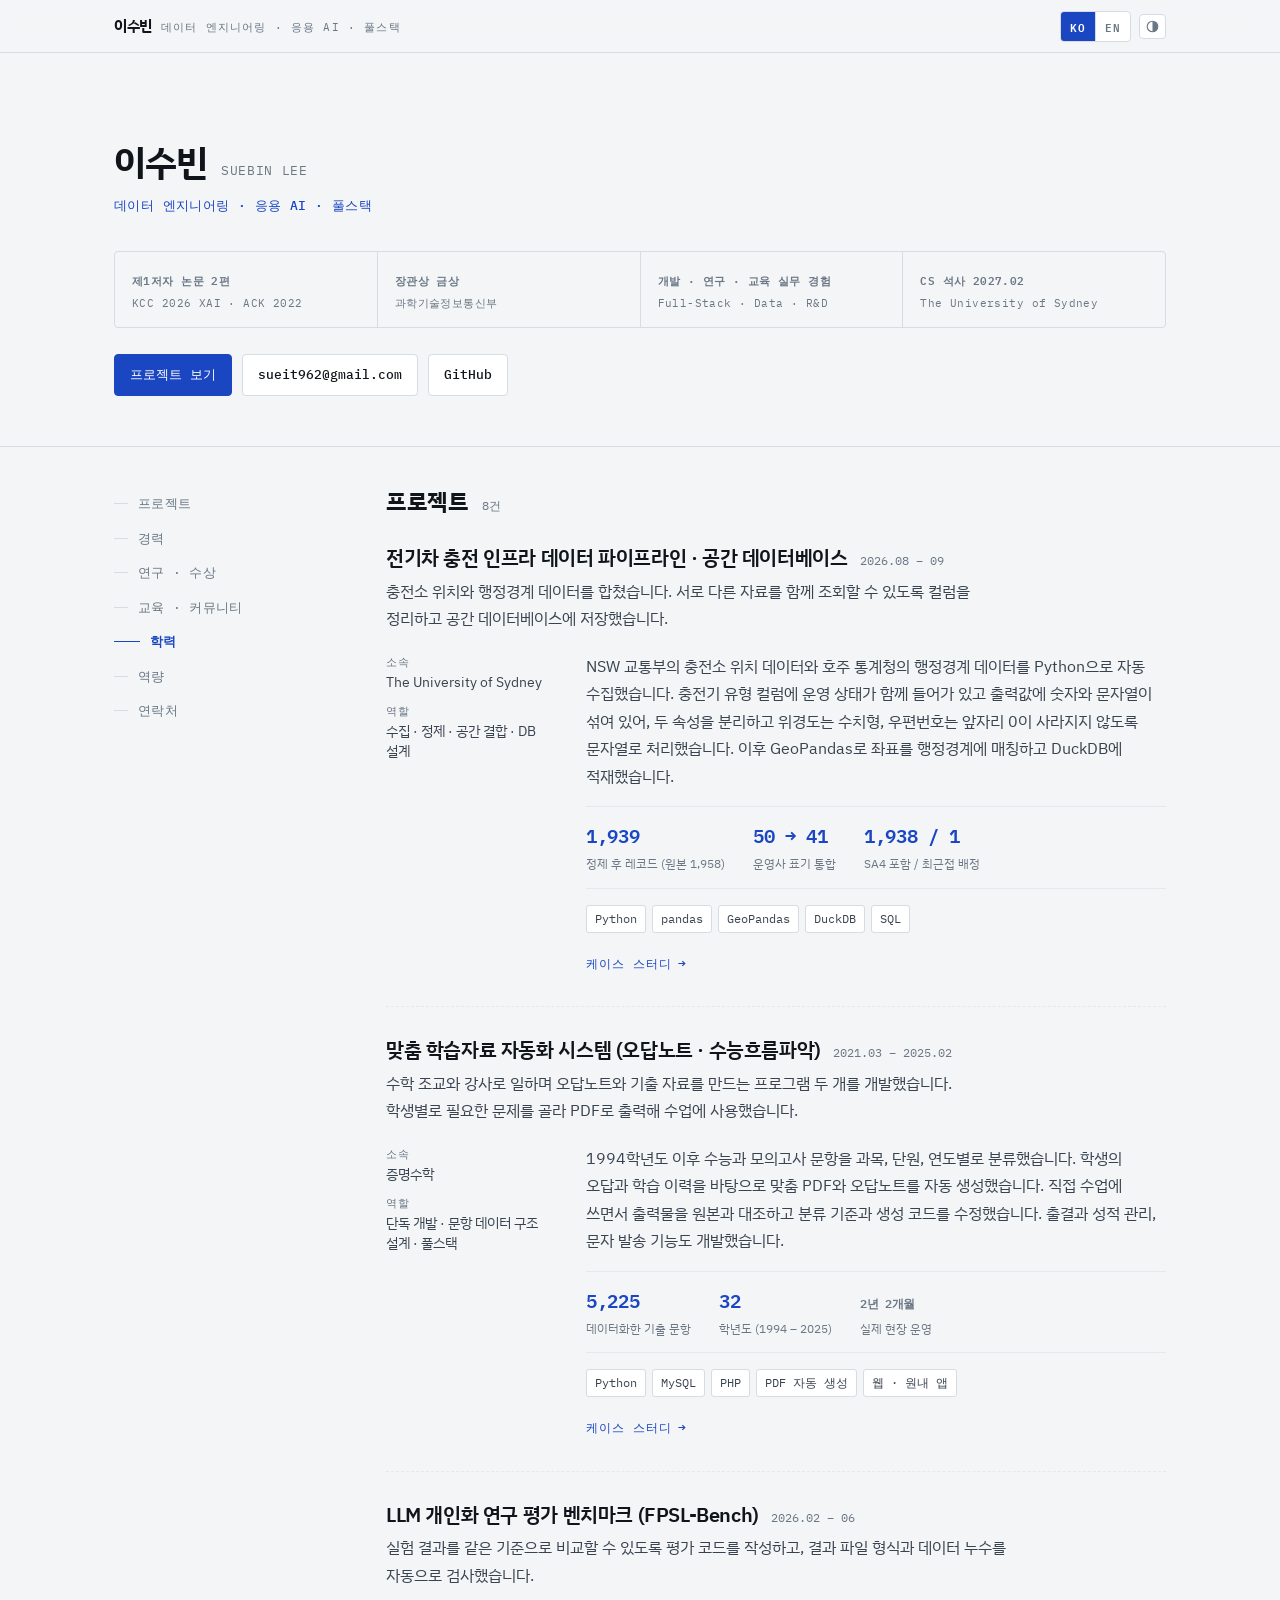
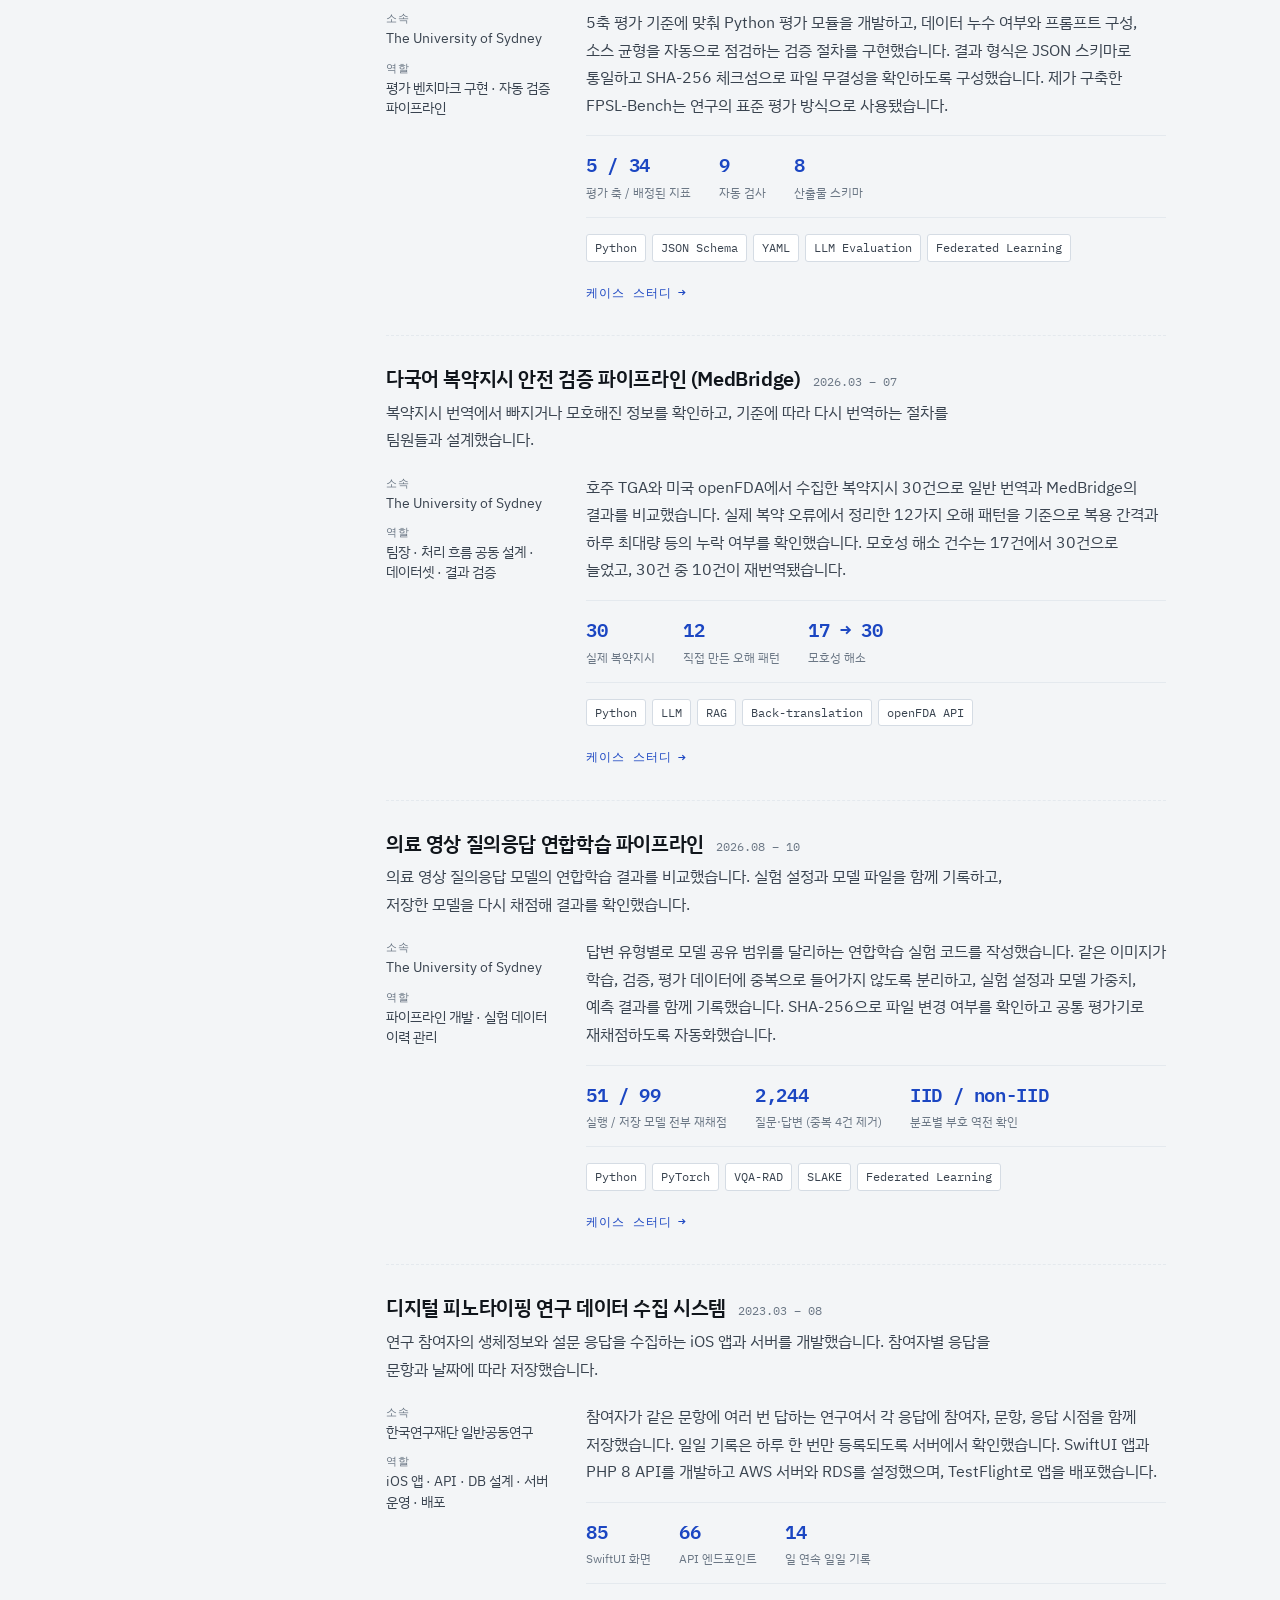
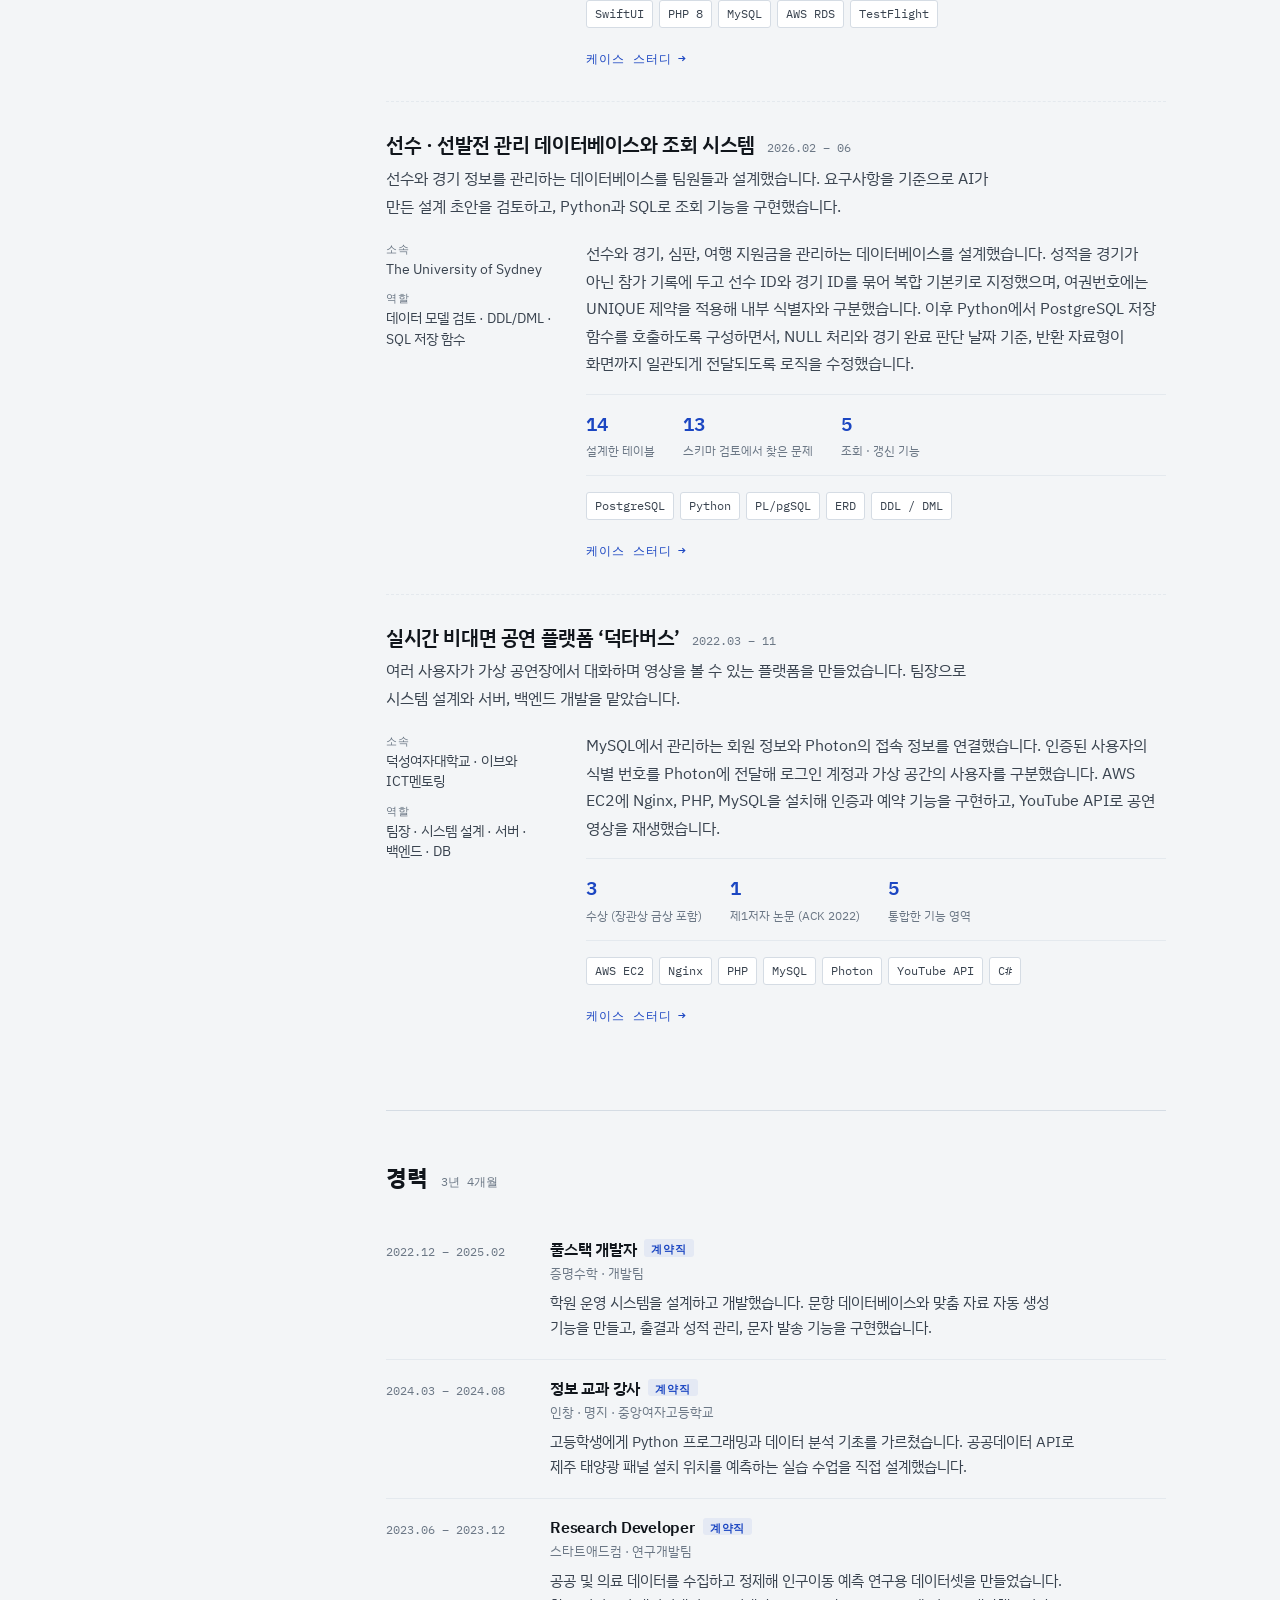
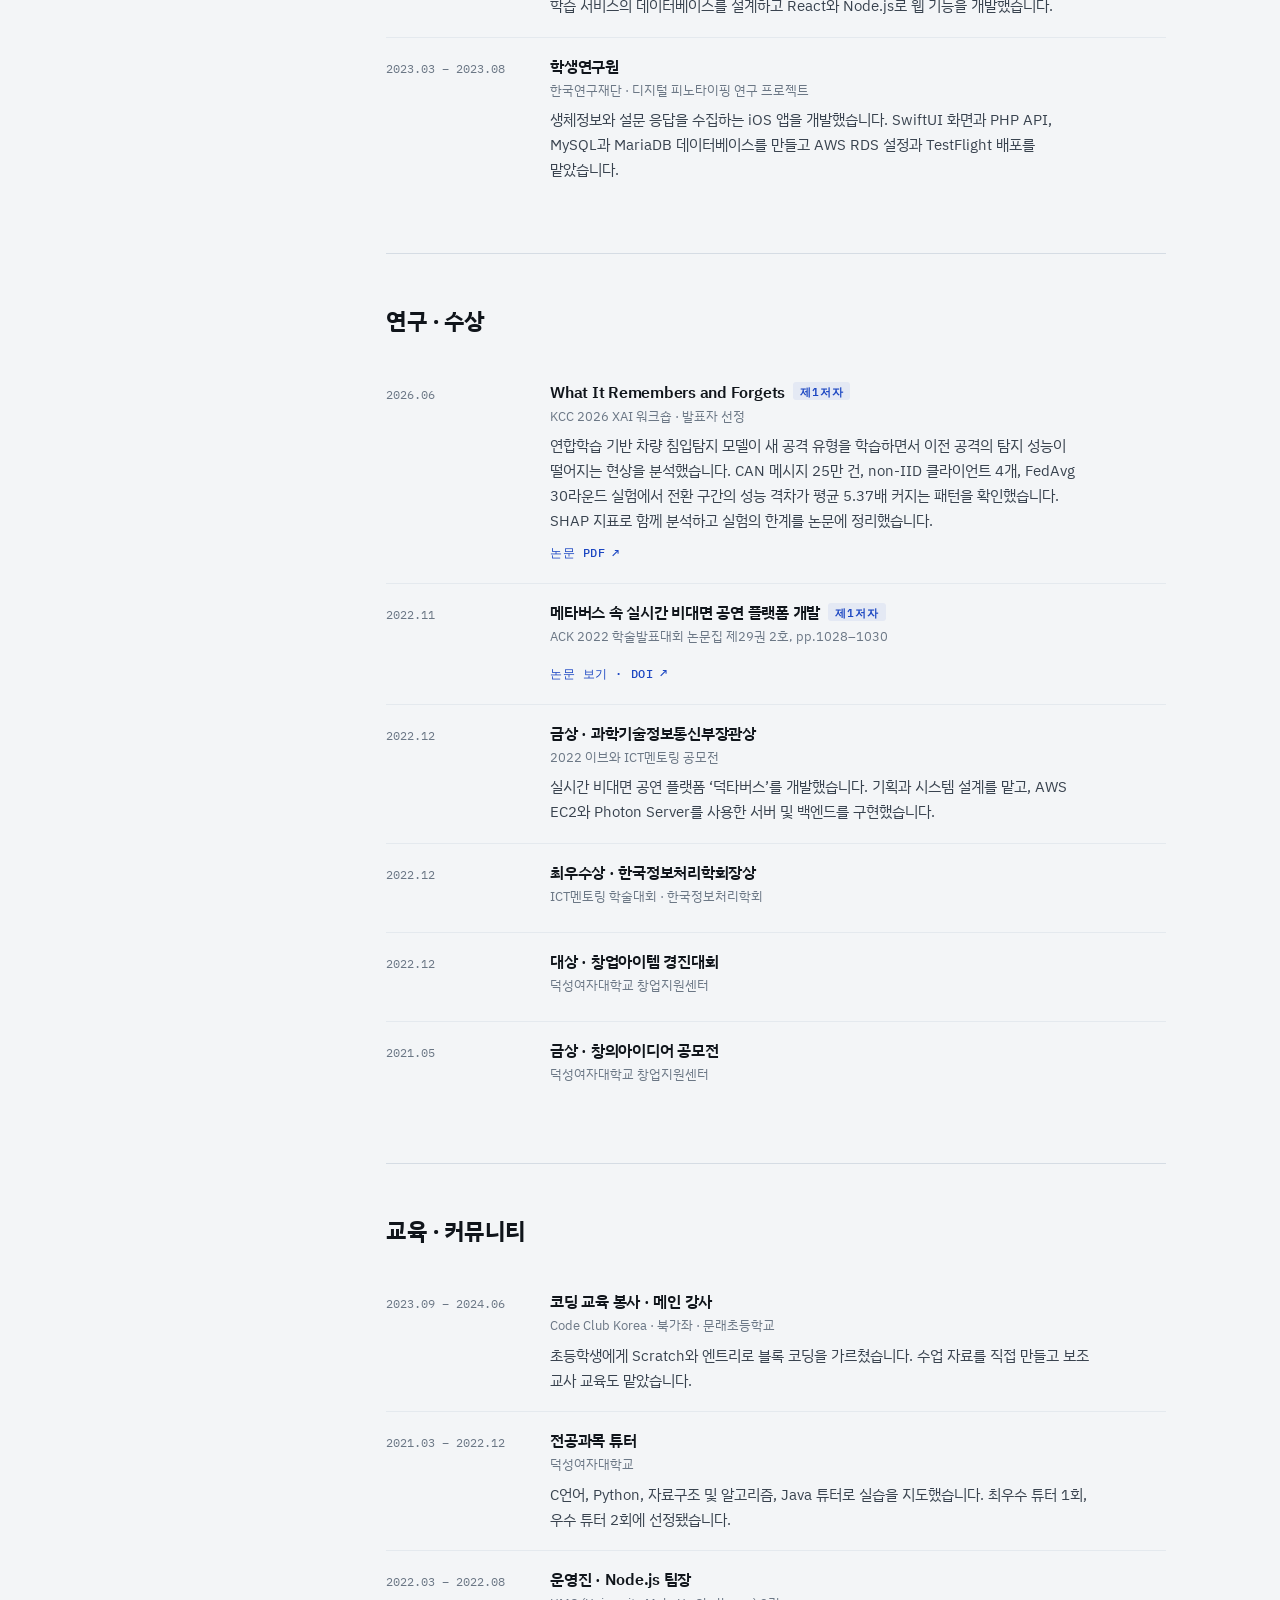
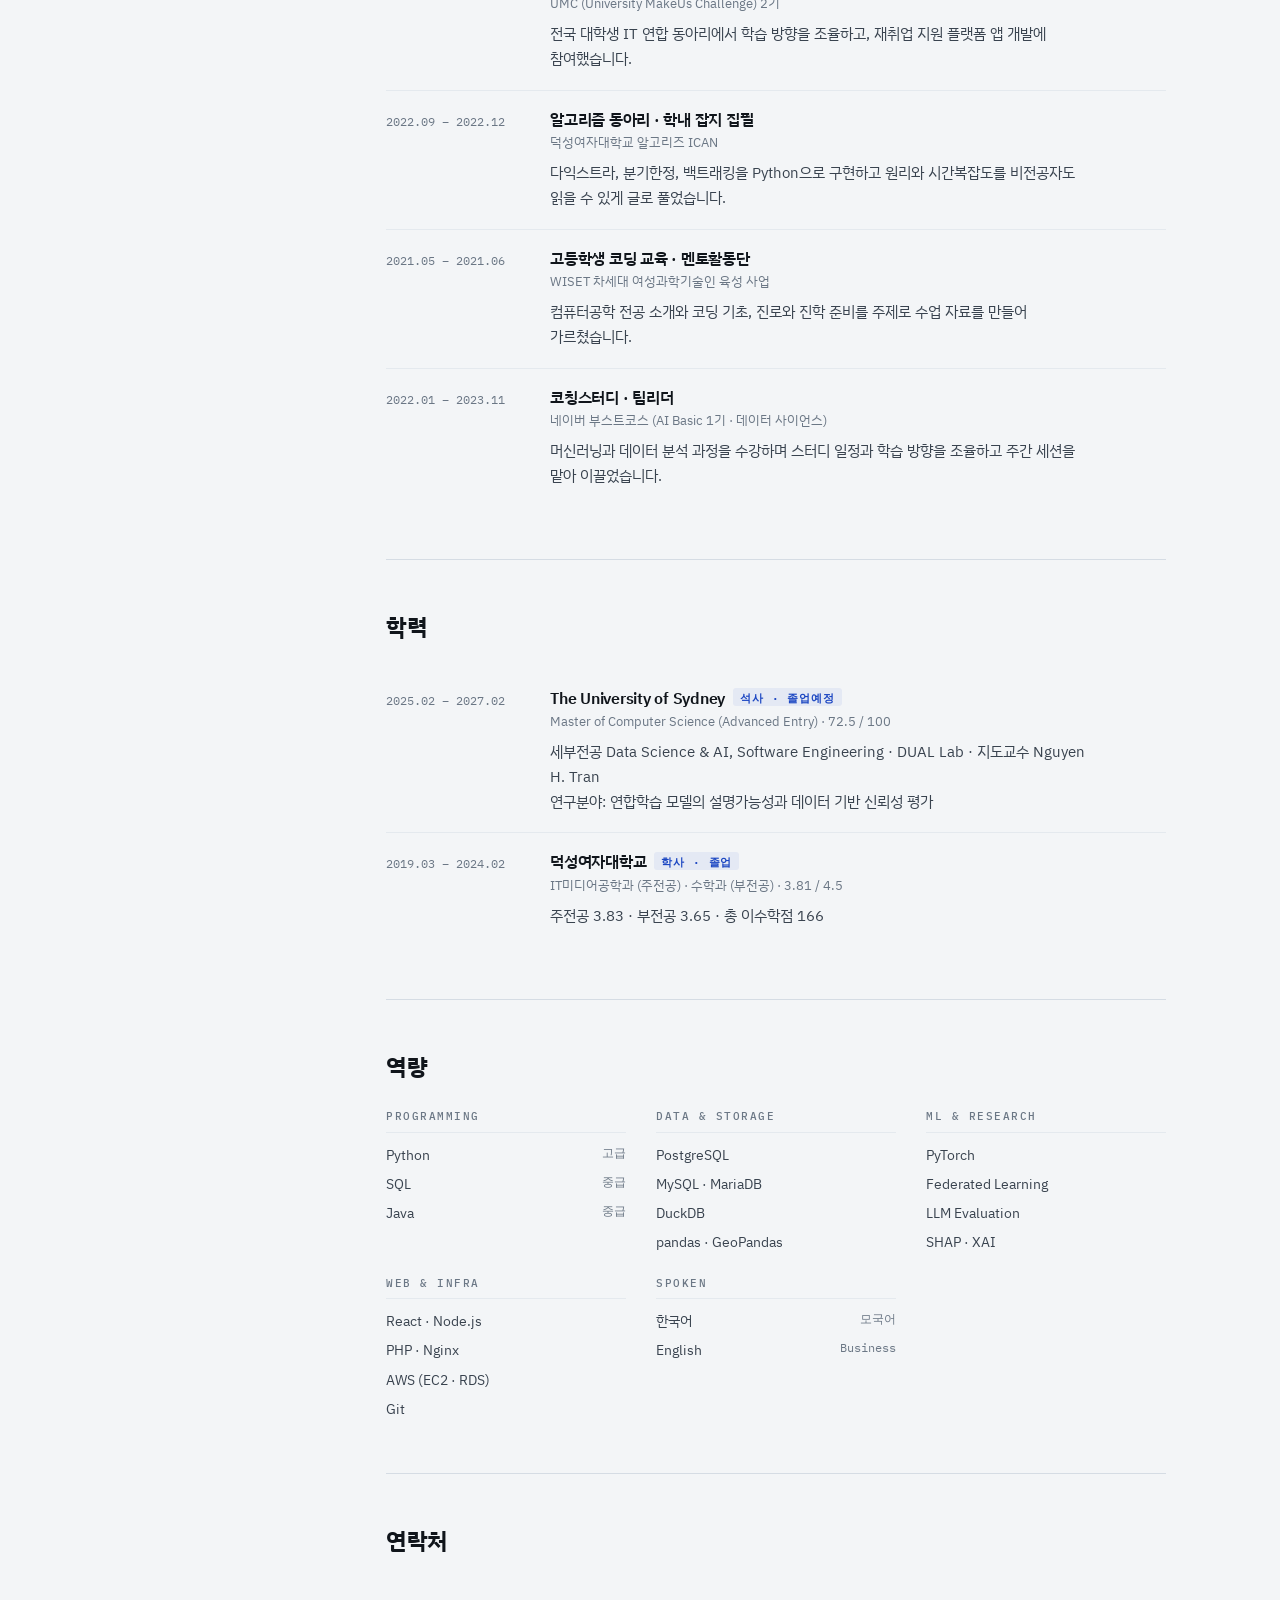
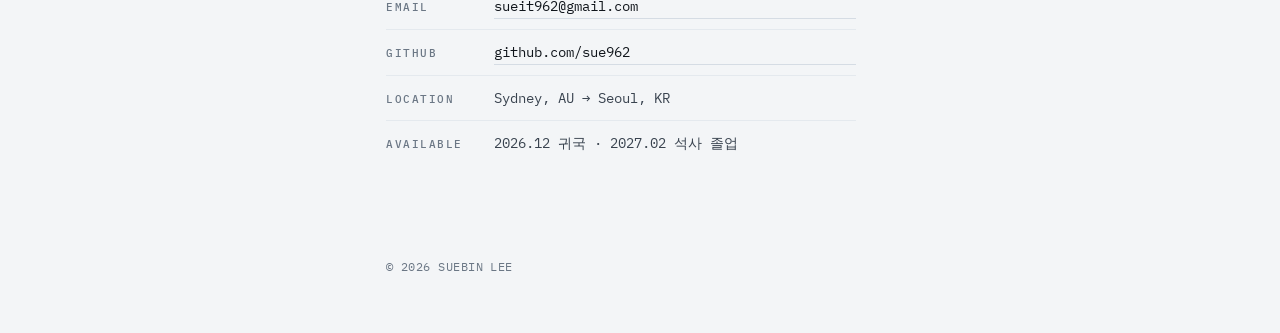
==== commit caf00e97: "포트폴리오 문구를 자연스럽게 수정" ====
--- a/index.html
+++ b/index.html
@@ -102,8 +102,8 @@
           <span class="rec-when">2026.08 – 09</span>
         </div>
         <p class="rec-lede">
-          <span class="ko">출처가 다른 두 공공 데이터를 하나의 공간 데이터베이스로 합치기 위해, 컬럼의 의미와 자료형을 먼저 정리한 파이프라인.</span>
-          <span class="en">Merging two public datasets into one spatial database — starting by settling what each column actually means and what type it should be.</span>
+          <span class="ko">충전소 위치와 행정경계 데이터를 합쳤습니다. 서로 다른 자료를 함께 조회할 수 있도록 컬럼을 정리하고 공간 데이터베이스에 저장했습니다.</span>
+          <span class="en">I combined charging-station locations with administrative boundaries, cleaned the columns and stored the results in a spatial database.</span>
         </p>
         <div class="rec-cols">
           <dl class="meta">
@@ -138,7 +138,7 @@
           <span class="rec-when">2021.03 – 2025.02</span>
         </div>
         <p class="rec-lede">
-          <span class="ko">학원에서 조교·강사로 일하며 직접 겪은 불편을 줄이려고 혼자 만든 두 개의 프로그램. 실제 운영에 쓰였습니다.</span>
+          <span class="ko">수학 조교와 강사로 일하며 오답노트와 기출 자료를 만드는 프로그램 두 개를 개발했습니다. 학생별로 필요한 문제를 골라 PDF로 출력해 수업에 사용했습니다.</span>
           <span class="en">Two programs built alone to remove friction I hit myself while teaching, and run in a real academy.</span>
         </p>
         <div class="rec-cols">
@@ -153,7 +153,7 @@
             </div>
           </dl>
           <div class="rec-body">
-            <p class="ko">1994학년도 이후 수능과 모의고사 문항을 과목·단원·연도별로 구조화하고, 학생의 오답과 학습 이력을 연결해 맞춤 PDF와 오답노트를 자동 생성했습니다. 조교와 강사로 자료를 직접 사용하는 입장이었기 때문에, 출력물을 원본 문항과 대조하며 분류 기준과 생성 로직을 반복해서 고쳤습니다. 출결과 성적 관리, 문자 발송까지 연계해 학원 운영 업무로 이어지도록 만들었습니다.</p>
+            <p class="ko">1994학년도 이후 수능과 모의고사 문항을 과목, 단원, 연도별로 분류했습니다. 학생의 오답과 학습 이력을 바탕으로 맞춤 PDF와 오답노트를 자동 생성했습니다. 직접 수업에 쓰면서 출력물을 원본과 대조하고 분류 기준과 생성 코드를 수정했습니다. 출결과 성적 관리, 문자 발송 기능도 개발했습니다.</p>
             <p class="en">Structured national exam and mock-test items from 1994 onward by subject, unit and year, then linked each student's wrong answers and learning history to generate personalized PDFs and error notebooks automatically. Because I used the material myself as a teaching assistant and instructor, I kept checking output against the original items and revised the classification rules and generation logic accordingly. Attendance, grades and SMS notifications were wired in so the system carried real academy operations.</p>
             <ul class="facts">
               <li class="fact"><b>5,225</b><span><span class="ko">데이터화한 기출 문항</span><span class="en">exam items indexed</span></span></li>
@@ -176,8 +176,8 @@
           <span class="rec-when">2026.02 – 06</span>
         </div>
         <p class="rec-lede">
-          <span class="ko">실험마다 산출물 구조가 달라지는 문제를 없애기 위해 만든, 연구의 표준 평가 체계.</span>
-          <span class="en">Built to stop every experiment from producing a differently shaped artifact — and adopted as the study's standard evaluation.</span>
+          <span class="ko">실험 결과를 같은 기준으로 비교할 수 있도록 평가 코드를 작성하고, 결과 파일 형식과 데이터 누수를 자동으로 검사했습니다.</span>
+          <span class="en">I wrote evaluation code, standardised output formats and automated schema and data-leakage checks so results could be compared across experiments.</span>
         </p>
         <div class="rec-cols">
           <dl class="meta">
@@ -212,7 +212,7 @@
           <span class="rec-when">2026.03 – 07</span>
         </div>
         <p class="rec-lede">
-          <span class="ko">LLM 번역을 그대로 쓰지 않고 역번역과 모호성 점검으로 다시 확인한 뒤, 위험하면 재번역하는 파이프라인.</span>
+          <span class="ko">복약지시 번역에서 빠지거나 모호해진 정보를 확인하고, 기준에 따라 다시 번역하는 절차를 팀원들과 설계했습니다.</span>
           <span class="en">A pipeline that never ships an LLM translation as-is: it back-translates, scores the ambiguity, and re-translates when the risk is too high.</span>
         </p>
         <div class="rec-cols">
@@ -227,8 +227,8 @@
             </div>
           </dl>
           <div class="rec-body">
-            <p class="ko">영어 복약지시를 다른 언어로 옮기면 문장은 매끄러운데 복용 간격과 하루 상한 같은 조건이 사라집니다. 호주 TGA와 미국 openFDA에서 모은 실제 지시문 30건으로, 실제 복약 오류에서 추린 12가지 오해 패턴을 기준 삼아 일반 번역과 비교했습니다. 모호성 해소는 17건에서 30건으로 늘었고, 30건 중 10건에서 재번역이 발동했습니다.</p>
-            <p class="en">Translate an English medication instruction and the sentence reads smoothly while conditions such as the dosing interval and daily ceiling quietly vanish. Using 30 real instructions from Australia's TGA and the US openFDA, and twelve misreading patterns drawn from actual medication errors, I compared the pipeline against plain translation: ambiguity resolved rose from 17 cases to 30, and ten of the thirty triggered a re-translation.</p>
+            <p class="ko">호주 TGA와 미국 openFDA에서 수집한 복약지시 30건으로 일반 번역과 MedBridge의 결과를 비교했습니다. 실제 복약 오류에서 정리한 12가지 오해 패턴을 기준으로 복용 간격과 하루 최대량 등의 누락 여부를 확인했습니다. 모호성 해소 건수는 17건에서 30건으로 늘었고, 30건 중 10건이 재번역됐습니다.</p>
+            <p class="en">Using 30 medication instructions from Australia’s TGA and the US openFDA, I compared plain translation with MedBridge against twelve misreading patterns. I checked for missing details such as dosing intervals and daily limits. Ambiguity resolution increased from 17 to 30 cases, and 10 of the 30 were re-translated.</p>
             <ul class="facts">
               <li class="fact"><b>30</b><span><span class="ko">실제 복약지시</span><span class="en">real instructions</span></span></li>
               <li class="fact"><b>12</b><span><span class="ko">직접 만든 오해 패턴</span><span class="en">patterns, hand-built</span></span></li>
@@ -248,8 +248,8 @@
           <span class="rec-when">2026.08 – 10</span>
         </div>
         <p class="rec-lede">
-          <span class="ko">누가 다시 돌려도 같은 결과가 나오도록, 데이터 분할부터 재채점까지 이력을 연결한 졸업 연구.</span>
-          <span class="en">Capstone research wiring provenance from data splits through to re-scoring, so anyone re-running it gets the same numbers.</span>
+          <span class="ko">의료 영상 질의응답 모델의 연합학습 결과를 비교했습니다. 실험 설정과 모델 파일을 함께 기록하고, 저장한 모델을 다시 채점해 결과를 확인했습니다.</span>
+          <span class="en">I compared federated learning results for medical visual question answering, recorded run settings alongside model files and re-scored saved models to check the results.</span>
         </p>
         <div class="rec-cols">
           <dl class="meta">
@@ -263,7 +263,7 @@
             </div>
           </dl>
           <div class="rec-body">
-            <p class="ko">답변 유형별로 모델 공유 범위를 달리하는 연합학습 실험 파이프라인을 구축했습니다. 이미지 단위로 학습·검증·평가 데이터를 분리해 누수를 막고, 실험 설정과 모델 가중치, 예측 결과의 이력을 연결했습니다. SHA-256으로 파일 무결성을 검증하고 공통 평가기를 이용한 재채점을 자동화해, 독립적인 검토가 가능하도록 실행 경로를 남겼습니다.</p>
+            <p class="ko">답변 유형별로 모델 공유 범위를 달리하는 연합학습 실험 코드를 작성했습니다. 같은 이미지가 학습, 검증, 평가 데이터에 중복으로 들어가지 않도록 분리하고, 실험 설정과 모델 가중치, 예측 결과를 함께 기록했습니다. SHA-256으로 파일 변경 여부를 확인하고 공통 평가기로 재채점하도록 자동화했습니다.</p>
             <p class="en">Built a federated learning pipeline that varies how much of the model is shared by answer type. Splitting train, validation and test data at the image level prevents leakage, and run settings, model weights and predictions are linked as one record. SHA-256 verifies file integrity, and re-scoring through a shared evaluator is automated, leaving an execution trail an independent reviewer can follow.</p>
             <ul class="facts">
               <li class="fact"><b>51 / 99</b><span><span class="ko">실행 / 저장 모델 전부 재채점</span><span class="en">runs / exports all rescored</span></span></li>
@@ -284,7 +284,7 @@
           <span class="rec-when">2023.03 – 08</span>
         </div>
         <p class="rec-lede">
-          <span class="ko">자해 위험도 예측 연구에서 생체정보와 설문 응답을 모으는 iOS 앱과 서버. 반복 측정 데이터를 시점과 함께 저장했습니다.</span>
+          <span class="ko">연구 참여자의 생체정보와 설문 응답을 수집하는 iOS 앱과 서버를 개발했습니다. 참여자별 응답을 문항과 날짜에 따라 저장했습니다.</span>
           <span class="en">The iOS app and server collecting biometric and survey data for a self-harm risk study, storing repeated measures together with the moment they were taken.</span>
         </p>
         <div class="rec-cols">
@@ -299,7 +299,7 @@
             </div>
           </dl>
           <div class="rec-body">
-            <p class="ko">같은 참여자가 같은 문항에 여러 번 답하는 연구라, 응답만 저장하면 어느 날 어느 회차의 답인지 되짚을 수 없습니다. 참여자·문항·시점을 함께 기록하고, 일일 기록이 하루 한 번만 유효하도록 서버에서 확인했습니다. SwiftUI 앱과 PHP 8 API를 만들고 AWS에 서버와 RDS를 직접 세워 운영했으며, TestFlight로 배포했습니다.</p>
+            <p class="ko">참여자가 같은 문항에 여러 번 답하는 연구여서 각 응답에 참여자, 문항, 응답 시점을 함께 저장했습니다. 일일 기록은 하루 한 번만 등록되도록 서버에서 확인했습니다. SwiftUI 앱과 PHP 8 API를 개발하고 AWS 서버와 RDS를 설정했으며, TestFlight로 앱을 배포했습니다.</p>
             <p class="en">In a repeated-measures study the same participant answers the same item many times, so storing only the answer makes it impossible to say which day or round it came from. Participant, item and timestamp are recorded together, and the once-a-day rule for daily entries is enforced on the server. I built the SwiftUI app and PHP 8 API, set up and ran the server and RDS on AWS, and released through TestFlight.</p>
             <ul class="facts">
               <li class="fact"><b>85</b><span><span class="ko">SwiftUI 화면</span><span class="en">SwiftUI views</span></span></li>
@@ -320,8 +320,8 @@
           <span class="rec-when">2026.02 – 06</span>
         </div>
         <p class="rec-lede">
-          <span class="ko">저장 구조뿐 아니라 조회 결과까지 같은 기준으로 맞춘 PostgreSQL 데이터베이스.</span>
-          <span class="en">A PostgreSQL database where the storage schema and the query results answer to the same rules.</span>
+          <span class="ko">선수와 경기 정보를 관리하는 데이터베이스를 팀원들과 설계했습니다. 요구사항을 기준으로 AI가 만든 설계 초안을 검토하고, Python과 SQL로 조회 기능을 구현했습니다.</span>
+          <span class="en">I designed an athlete and trial database with my team, checked an AI-generated draft against the requirements and implemented queries in Python and SQL.</span>
         </p>
         <div class="rec-cols">
           <dl class="meta">
@@ -356,7 +356,7 @@
           <span class="rec-when">2022.03 – 11</span>
         </div>
         <p class="rec-lede">
-          <span class="ko">인증과 예약, 다중 접속, 음성 대화, 영상 송출을 한 서비스로 통합한 실시간 플랫폼. 팀장으로 설계와 서버·백엔드를 담당했습니다.</span>
+          <span class="ko">여러 사용자가 가상 공연장에서 대화하며 영상을 볼 수 있는 플랫폼을 만들었습니다. 팀장으로 시스템 설계와 서버, 백엔드 개발을 맡았습니다.</span>
           <span class="en">A real-time platform tying sign-up, booking, multi-user presence, voice chat and video streaming into one service. As team lead I owned the design and the server and backend.</span>
         </p>
         <div class="rec-cols">
@@ -371,7 +371,7 @@
             </div>
           </dl>
           <div class="rec-body">
-            <p class="ko">회원 정보와 공연 예약은 MySQL에, 실시간 접속과 채팅은 Photon Server에 있었습니다. 두 서버가 같은 사용자를 같은 사람으로 알아보게 하려고, 인증을 통과한 사용자에게 식별 번호를 주고 그 번호를 Photon까지 넘겼습니다. AWS EC2에 Nginx·PHP·MySQL을 올려 인증과 예약을 구현하고, YouTube API로 플랫폼 안에서 공연 영상을 함께 보도록 연결했습니다.</p>
+            <p class="ko">MySQL에서 관리하는 회원 정보와 Photon의 접속 정보를 연결했습니다. 인증된 사용자의 식별 번호를 Photon에 전달해 로그인 계정과 가상 공간의 사용자를 구분했습니다. AWS EC2에 Nginx, PHP, MySQL을 설치해 인증과 예약 기능을 구현하고, YouTube API로 공연 영상을 재생했습니다.</p>
             <p class="en">Accounts and bookings lived in MySQL while live presence and chat ran on Photon. To make both servers recognise the same user as the same person, an authenticated user receives an identifier that is carried into Photon. Nginx, PHP and MySQL on AWS EC2 handled authentication and booking, and the YouTube API let everyone watch a performance together inside the platform.</p>
             <ul class="facts">
               <li class="fact"><b>3</b><span><span class="ko">수상 (장관상 금상 포함)</span><span class="en">awards, incl. Minister's Gold</span></span></li>
@@ -399,7 +399,7 @@
           <div class="row-main">
             <h3><span class="ko">풀스택 개발자</span><span class="en">Full-Stack Developer</span><span class="tag"><span class="ko">계약직</span><span class="en">Contract</span></span></h3>
             <p class="row-org"><span class="ko">증명수학 · 개발팀</span><span class="en">Proofmath · Development Team</span></p>
-            <p class="desc ko">학원 운영 시스템 전반을 설계하고 개발. 문항 데이터화와 맞춤 자료 자동 생성, 출결·성적 관리와 문자 발송까지 구축.</p>
+            <p class="desc ko">학원 운영 시스템을 설계하고 개발했습니다. 문항 데이터베이스와 맞춤 자료 자동 생성 기능을 만들고, 출결과 성적 관리, 문자 발송 기능을 구현했습니다.</p>
             <p class="desc en">Designed and built the academy's operating systems end to end — item digitization, automated personalized materials, attendance and grade management, and SMS delivery.</p>
           </div>
         </li>
@@ -417,7 +417,7 @@
           <div class="row-main">
             <h3>Research Developer<span class="tag"><span class="ko">계약직</span><span class="en">Contract</span></span></h3>
             <p class="row-org"><span class="ko">스타트애드컴 · 연구개발팀</span><span class="en">StartAdCom · R&amp;D Team</span></p>
-            <p class="desc ko">공공 및 의료 데이터를 수집·정제해 인구이동 예측 연구용 데이터셋 구축. 학습 서비스 DB 설계와 React · Node.js 웹 개발.</p>
+            <p class="desc ko">공공 및 의료 데이터를 수집하고 정제해 인구이동 예측 연구용 데이터셋을 만들었습니다. 학습 서비스의 데이터베이스를 설계하고 React와 Node.js로 웹 기능을 개발했습니다.</p>
             <p class="desc en">Collected and cleaned public and medical data into a research dataset for population-movement prediction; designed the learning-service database and built the React / Node.js web app.</p>
           </div>
         </li>
@@ -426,8 +426,8 @@
           <div class="row-main">
             <h3><span class="ko">학생연구원</span><span class="en">Student Researcher</span></h3>
             <p class="row-org"><span class="ko">한국연구재단 · 디지털 피노타이핑 연구 프로젝트</span><span class="en">National Research Foundation of Korea · Digital Phenotyping Project</span></p>
-            <p class="desc ko">생체정보와 설문 데이터를 통합 분석하는 iOS 앱 개발. SwiftUI와 PHP API, MySQL·MariaDB 설계, AWS RDS 환경 구성과 TestFlight 배포.</p>
-            <p class="desc en">Built an iOS app analyzing biometric and survey data together — SwiftUI client, PHP APIs, MySQL/MariaDB schema design, AWS RDS setup and TestFlight release.</p>
+            <p class="desc ko">생체정보와 설문 응답을 수집하는 iOS 앱을 개발했습니다. SwiftUI 화면과 PHP API, MySQL과 MariaDB 데이터베이스를 만들고 AWS RDS 설정과 TestFlight 배포를 맡았습니다.</p>
+            <p class="desc en">Built an iOS app to collect biometric data and survey responses, including SwiftUI screens, PHP APIs, MySQL/MariaDB databases, AWS RDS setup and TestFlight distribution.</p>
           </div>
         </li>
       </ul>
@@ -444,7 +444,7 @@
           <div class="row-main">
             <h3>What It Remembers and Forgets<span class="tag"><span class="ko">제1저자</span><span class="en">First author</span></span></h3>
             <p class="row-org"><span class="ko">KCC 2026 XAI 워크숍 · 발표자 선정</span><span class="en">KCC 2026 XAI Workshop · selected speaker</span></p>
-            <p class="desc ko">연합학습 기반 차량 침입탐지가 새 공격 유형을 학습하며 이전 공격을 잊는 현상을 분석. CAN 메시지 25만 건, non-IID 4개 클라이언트, FedAvg 30라운드 실험에서 전환 구간의 성능 격차가 평균 5.37배 커지는 패턴을 확인하고 SHAP 지표와 결합해 한계까지 보고.</p>
+            <p class="desc ko">연합학습 기반 차량 침입탐지 모델이 새 공격 유형을 학습하면서 이전 공격의 탐지 성능이 떨어지는 현상을 분석했습니다. CAN 메시지 25만 건, non-IID 클라이언트 4개, FedAvg 30라운드 실험에서 전환 구간의 성능 격차가 평균 5.37배 커지는 패턴을 확인했습니다. SHAP 지표로 함께 분석하고 실험의 한계를 논문에 정리했습니다.</p>
             <p class="desc en">Analyzes how federated in-vehicle intrusion detection forgets earlier attack types while learning new ones. Across 250K CAN messages, four non-IID clients and 30 FedAvg rounds, the gap between local and global models widened by 5.37× on average at transition points; combined with SHAP-based indicators, with its failure conditions reported.</p>
             <a class="paper-link" href="https://xai.kaist.ac.kr/static/files/2026workshop/37_Suebin%20Lee(The%20University%20of%20Sydney)_What%20It%20Remembers%20and%20Forgets%20-%20Explaining%20Federated%20In-Vehicle%20Intrusion%20Detection%20via%20a%20Nested-Learning%20Memory%20Lens.pdf" target="_blank" rel="noopener"><span class="ko">논문 PDF</span><span class="en">Read the paper (PDF)</span></a>
           </div>
@@ -462,7 +462,7 @@
           <div class="row-main">
             <h3><span class="ko">금상 · 과학기술정보통신부장관상</span><span class="en">Gold Award · Minister of Science and ICT</span></h3>
             <p class="row-org"><span class="ko">2022 이브와 ICT멘토링 공모전</span><span class="en">2022 EVEWA ICT Mentoring Competition</span></p>
-            <p class="desc ko">실시간 비대면 공연 플랫폼 ‘덕타버스’ 개발. 기획과 시스템 설계를 맡고 AWS EC2 · Photon Server 기반 서버와 백엔드를 담당.</p>
+            <p class="desc ko">실시간 비대면 공연 플랫폼 ‘덕타버스’를 개발했습니다. 기획과 시스템 설계를 맡고, AWS EC2와 Photon Server를 사용한 서버 및 백엔드를 구현했습니다.</p>
             <p class="desc en">Built 'Duckstaverse', a real-time virtual performance platform — owning planning and system design, and developing the AWS EC2 / Photon Server backend.</p>
           </div>
         </li>
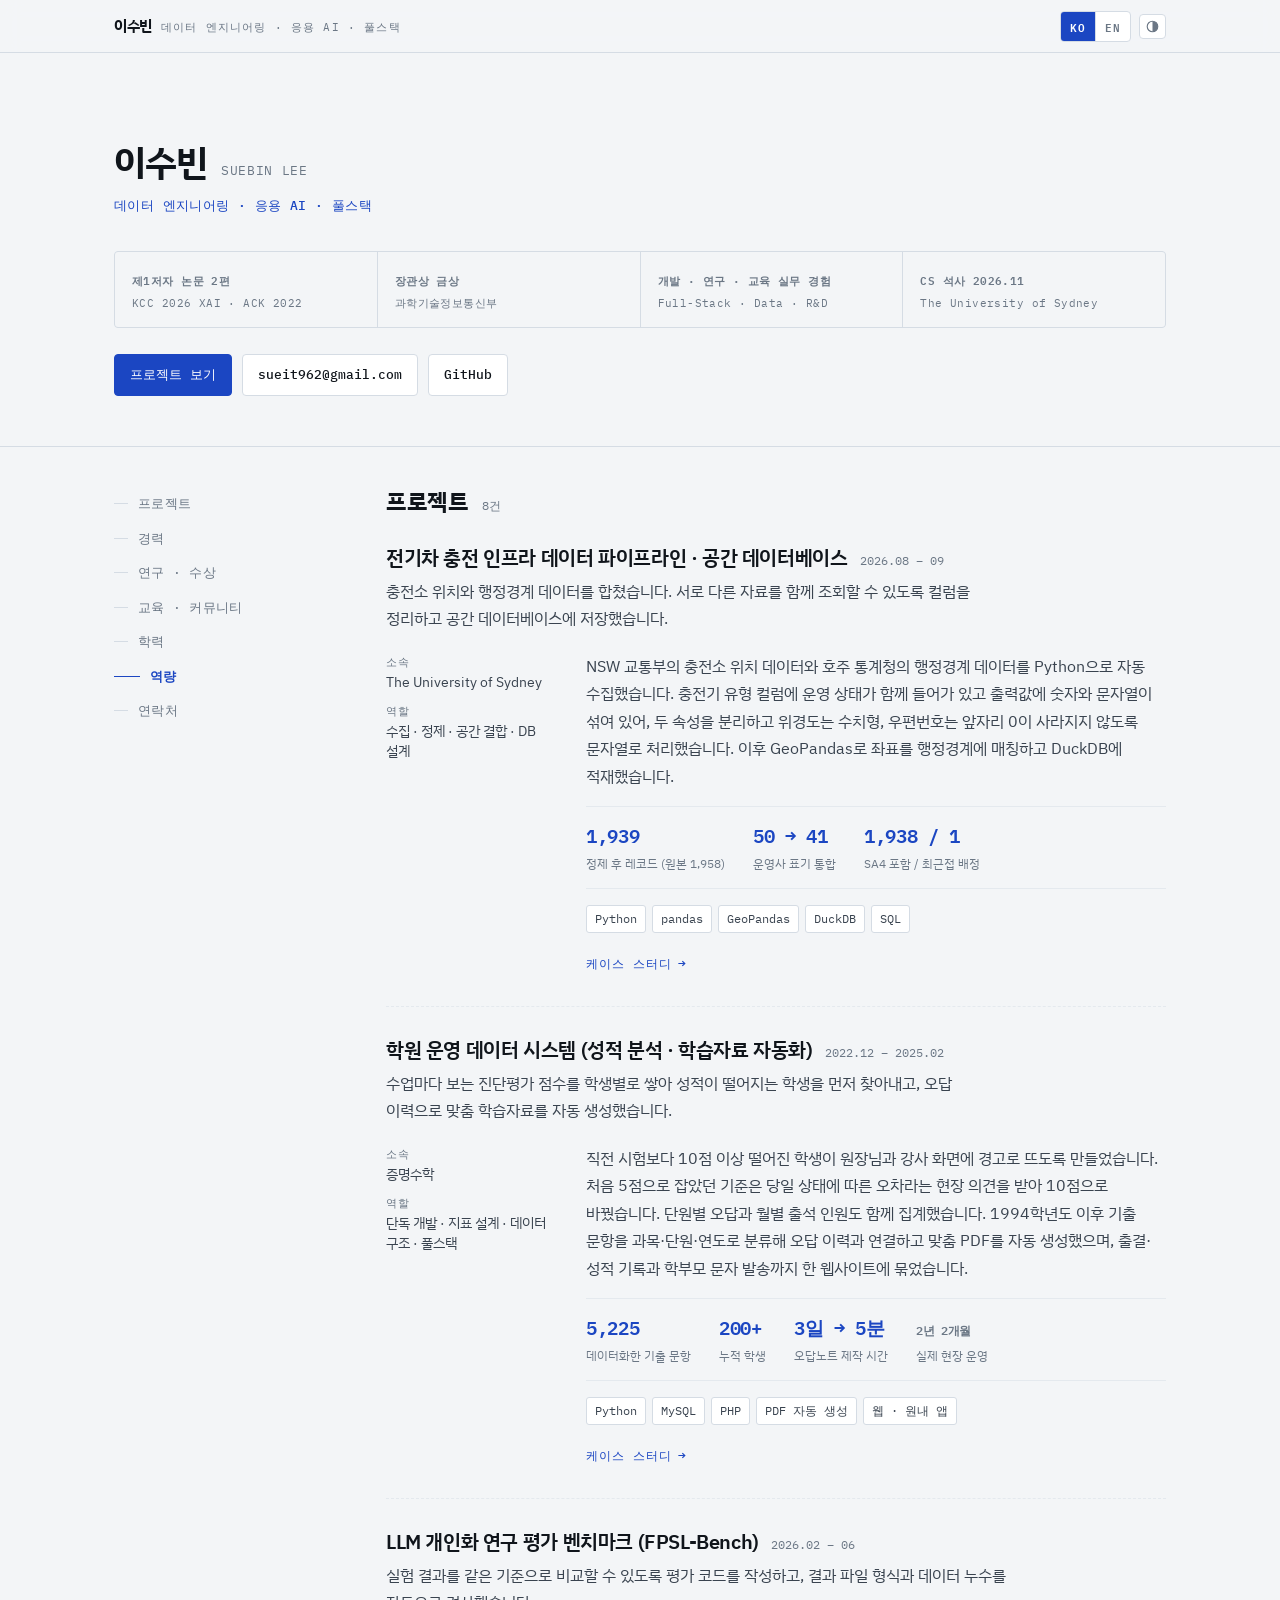
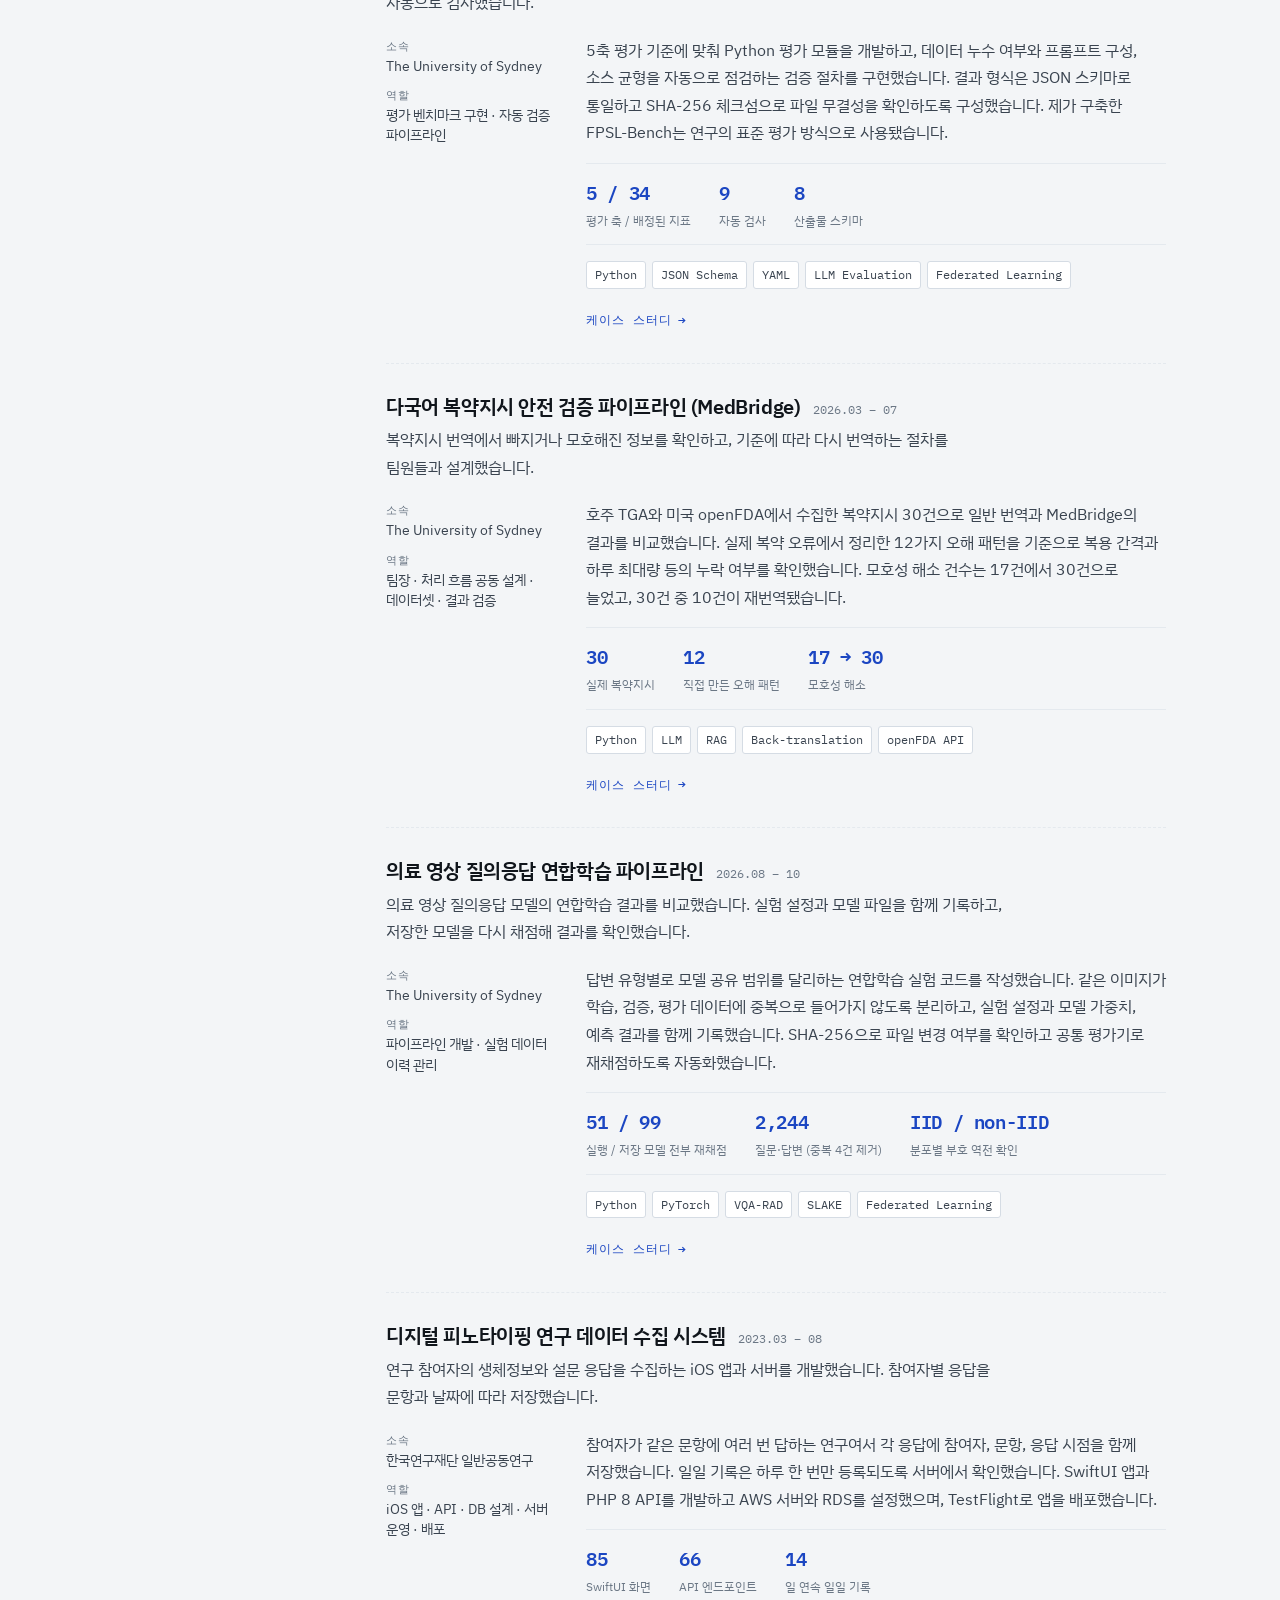
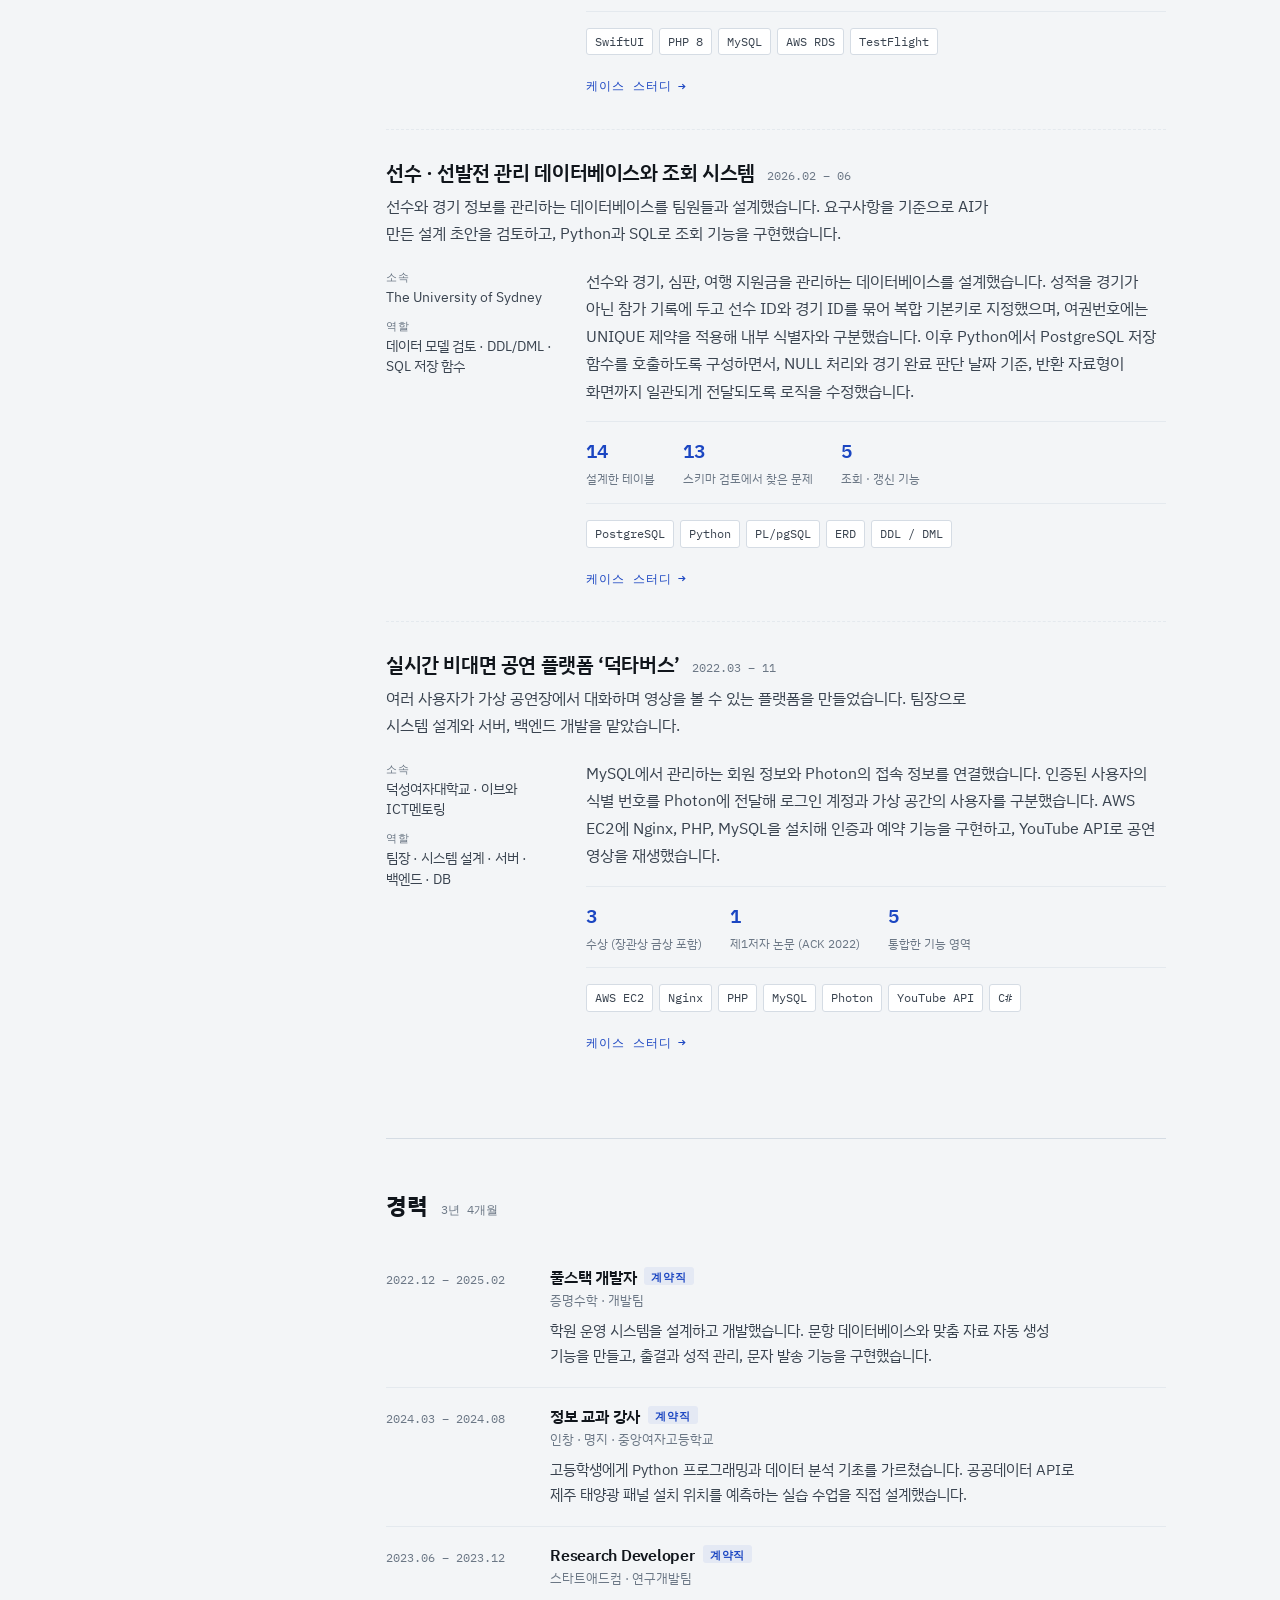
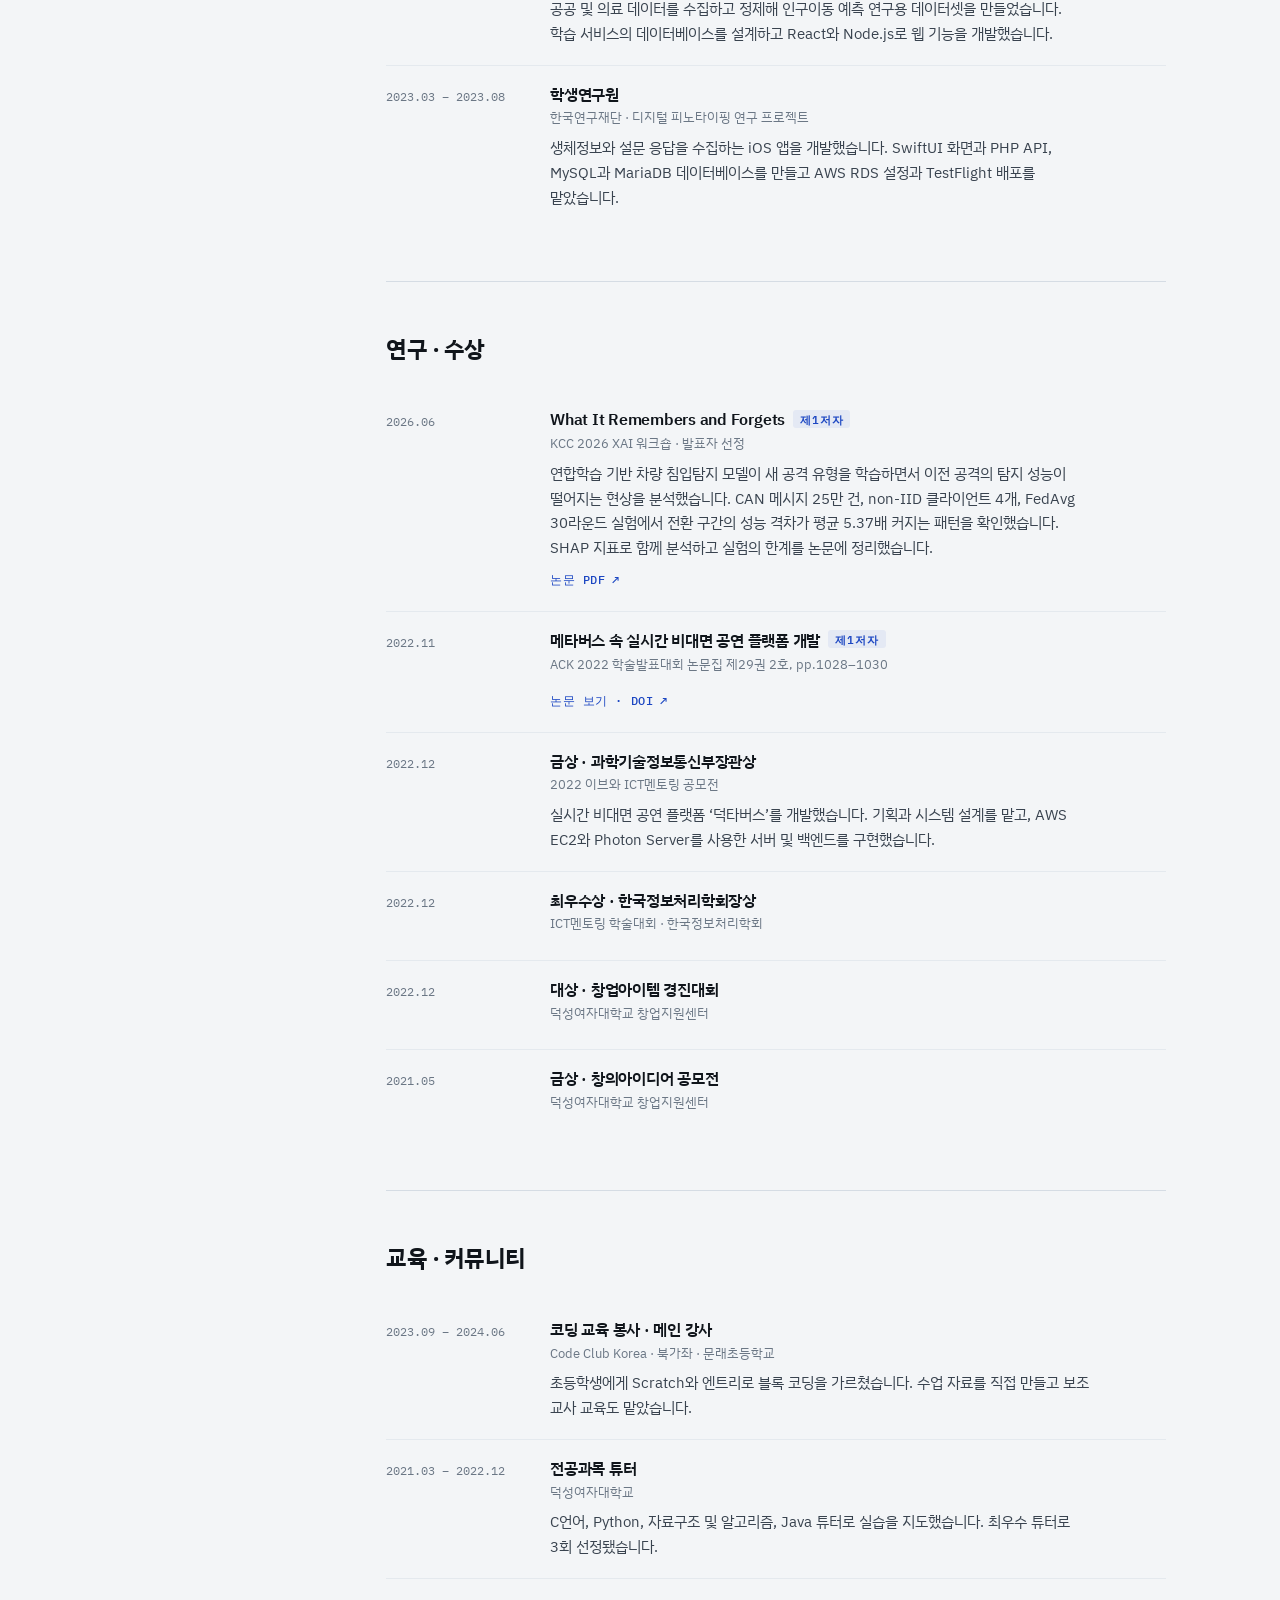
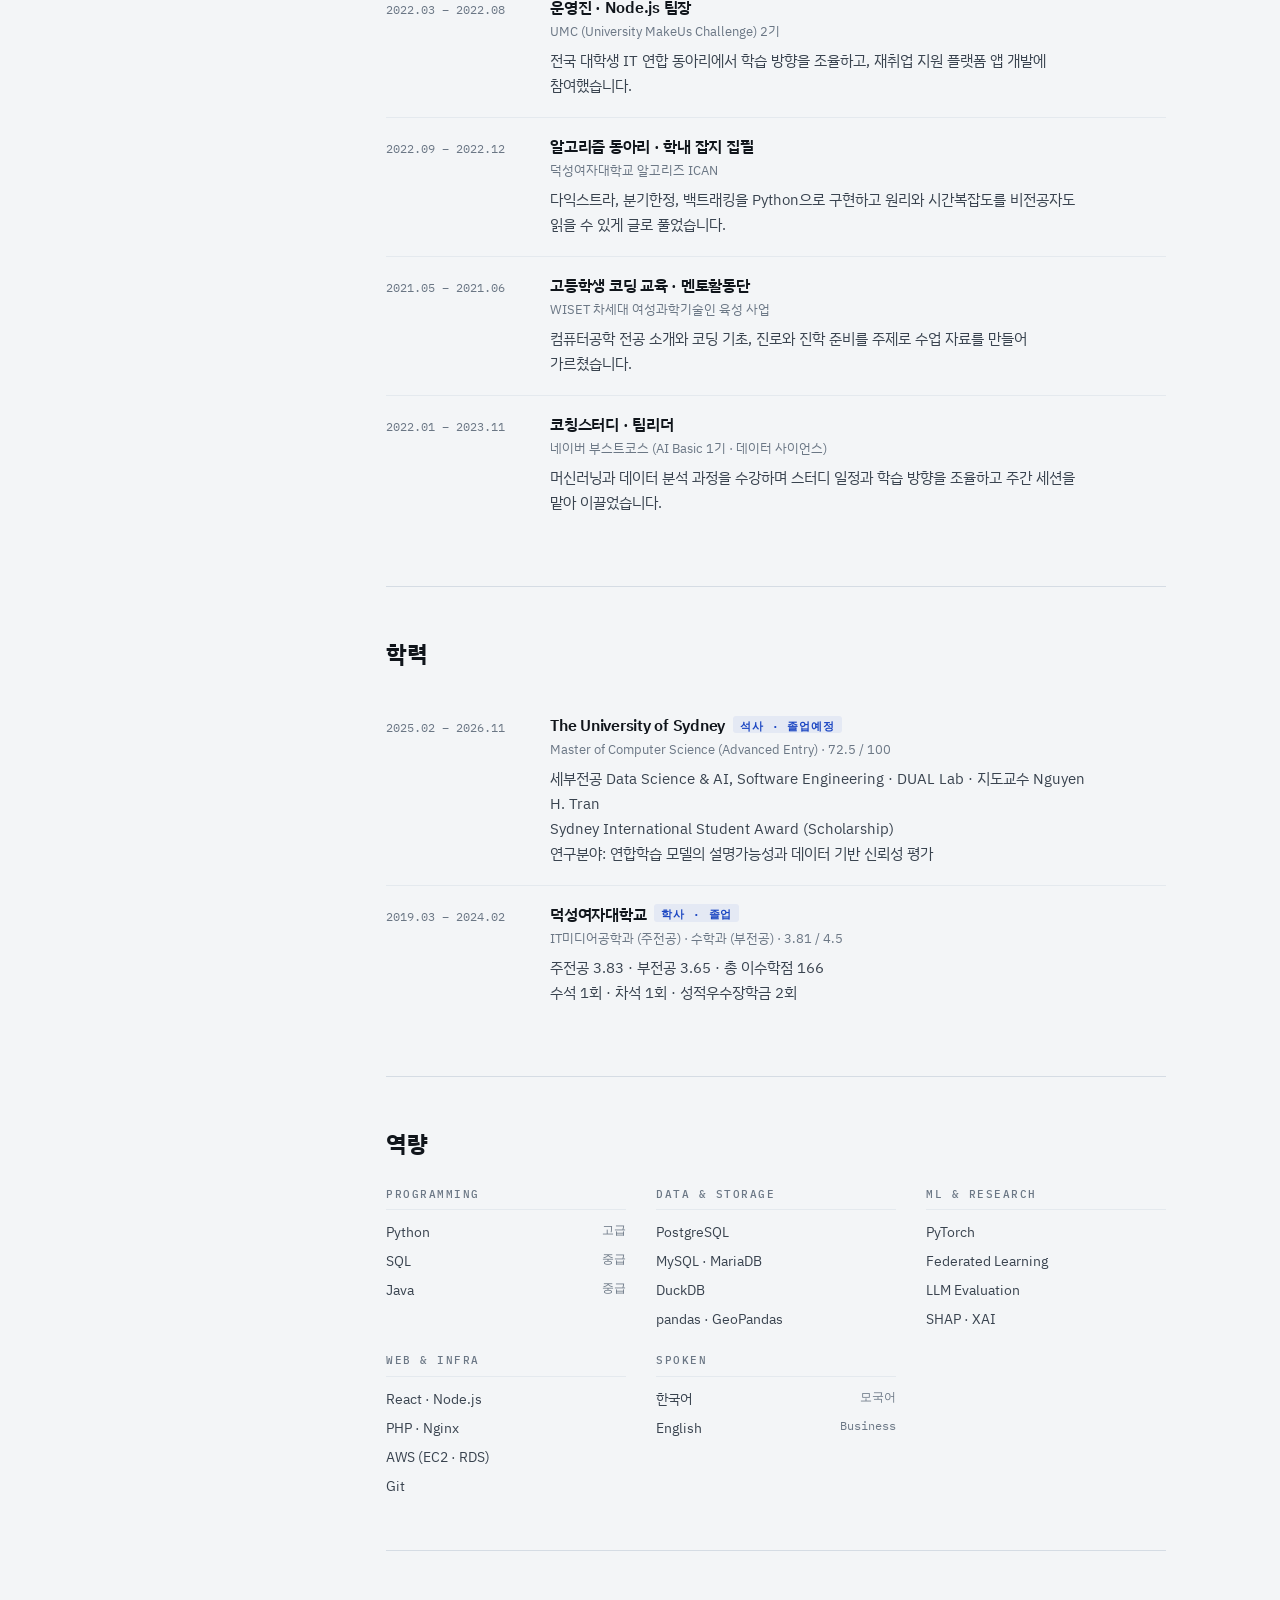
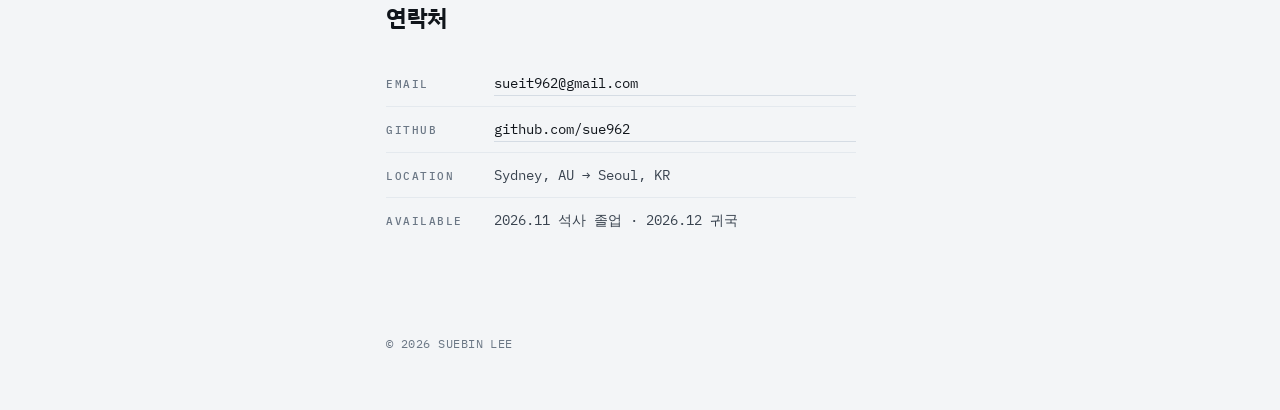
==== commit 23a19eaa: "증명수학 성적 분석 섹션 추가, 프로젝트별 처리 순서 다이어그램, 이력서와 사실 통일, 모바일 가로 넘침 수정" ====
--- a/index.html
+++ b/index.html
@@ -55,7 +55,7 @@
         <span>Full-Stack · Data · R&amp;D</span>
       </div>
       <div>
-        <b><span class="ko">CS 석사 2027.02</span><span class="en">M.S. Feb 2027</span></b>
+        <b><span class="ko">CS 석사 2026.11</span><span class="en">M.S. Nov 2026</span></b>
         <span>The University of Sydney</span>
       </div>
     </div>
@@ -134,12 +134,12 @@
       <!-- 2. 증명수학 학습자료 자동화 -->
       <article class="rec">
         <div class="rec-title">
-          <h3><a href="projects/proofmath.html"><span class="ko">맞춤 학습자료 자동화 시스템 (오답노트 · 수능흐름파악)</span><span class="en">Automated Personalized Study-Material System</span></a></h3>
-          <span class="rec-when">2021.03 – 2025.02</span>
-        </div>
-        <p class="rec-lede">
-          <span class="ko">수학 조교와 강사로 일하며 오답노트와 기출 자료를 만드는 프로그램 두 개를 개발했습니다. 학생별로 필요한 문제를 골라 PDF로 출력해 수업에 사용했습니다.</span>
-          <span class="en">Two programs built alone to remove friction I hit myself while teaching, and run in a real academy.</span>
+          <h3><a href="projects/proofmath.html"><span class="ko">학원 운영 데이터 시스템 (성적 분석 · 학습자료 자동화)</span><span class="en">Academy Operations Data System</span></a></h3>
+          <span class="rec-when">2022.12 – 2025.02</span>
+        </div>
+        <p class="rec-lede">
+          <span class="ko">수업마다 보는 진단평가 점수를 학생별로 쌓아 성적이 떨어지는 학생을 먼저 찾아내고, 오답 이력으로 맞춤 학습자료를 자동 생성했습니다.</span>
+          <span class="en">Scores from every lesson accumulate per student so a falling grade surfaces early, and wrong-answer history generates study material automatically.</span>
         </p>
         <div class="rec-cols">
           <dl class="meta">
@@ -149,15 +149,16 @@
             </div>
             <div>
               <dt><span class="ko">역할</span><span class="en">Role</span></dt>
-              <dd><span class="ko">단독 개발 · 문항 데이터 구조 설계 · 풀스택</span><span class="en">Sole developer · item data modeling · full-stack</span></dd>
-            </div>
-          </dl>
-          <div class="rec-body">
-            <p class="ko">1994학년도 이후 수능과 모의고사 문항을 과목, 단원, 연도별로 분류했습니다. 학생의 오답과 학습 이력을 바탕으로 맞춤 PDF와 오답노트를 자동 생성했습니다. 직접 수업에 쓰면서 출력물을 원본과 대조하고 분류 기준과 생성 코드를 수정했습니다. 출결과 성적 관리, 문자 발송 기능도 개발했습니다.</p>
-            <p class="en">Structured national exam and mock-test items from 1994 onward by subject, unit and year, then linked each student's wrong answers and learning history to generate personalized PDFs and error notebooks automatically. Because I used the material myself as a teaching assistant and instructor, I kept checking output against the original items and revised the classification rules and generation logic accordingly. Attendance, grades and SMS notifications were wired in so the system carried real academy operations.</p>
+              <dd><span class="ko">단독 개발 · 지표 설계 · 데이터 구조 · 풀스택</span><span class="en">Sole developer · metric design · data modeling · full-stack</span></dd>
+            </div>
+          </dl>
+          <div class="rec-body">
+            <p class="ko">직전 시험보다 10점 이상 떨어진 학생이 원장님과 강사 화면에 경고로 뜨도록 만들었습니다. 처음 5점으로 잡았던 기준은 당일 상태에 따른 오차라는 현장 의견을 받아 10점으로 바꿨습니다. 단원별 오답과 월별 출석 인원도 함께 집계했습니다. 1994학년도 이후 기출 문항을 과목·단원·연도로 분류해 오답 이력과 연결하고 맞춤 PDF를 자동 생성했으며, 출결·성적 기록과 학부모 문자 발송까지 한 웹사이트에 묶었습니다.</p>
+            <p class="en">A student whose score fell 10 or more points from the previous test surfaced as a warning on the director's and instructors' screen. The first threshold was 5 points; instructors pointed out that much can come from how a student feels that day, so it moved to 10. Wrong answers roll up by unit and attendance by month. Past exam items from 1994 onward are classified by subject, unit and year, linked to each student's error history to generate personalised PDFs, with attendance, grades and parent SMS all in one site.</p>
             <ul class="facts">
               <li class="fact"><b>5,225</b><span><span class="ko">데이터화한 기출 문항</span><span class="en">exam items indexed</span></span></li>
-              <li class="fact"><b>32</b><span><span class="ko">학년도 (1994 – 2025)</span><span class="en">years covered</span></span></li>
+              <li class="fact"><b>200+</b><span><span class="ko">누적 학생</span><span class="en">students on record</span></span></li>
+              <li class="fact"><b>3일 → 5분</b><span><span class="ko">오답노트 제작 시간</span><span class="en">notebook build time</span></span></li>
               <li class="fact"><b><span class="ko">2년 2개월</span><span class="en">2 yrs 2 mos</span></b><span><span class="ko">실제 현장 운영</span><span class="en">in production</span></span></li>
             </ul>
             <ul class="stack">
@@ -510,8 +511,8 @@
           <div class="row-main">
             <h3><span class="ko">전공과목 튜터</span><span class="en">Peer tutor, major subjects</span></h3>
             <p class="row-org"><span class="ko">덕성여자대학교</span><span class="en">Duksung Women's University</span></p>
-            <p class="desc ko">C언어, Python, 자료구조 및 알고리즘, Java 튜터로 실습을 지도했습니다. 최우수 튜터 1회, 우수 튜터 2회에 선정됐습니다.</p>
-            <p class="desc en">Tutored C, Python, data structures and algorithms, and Java. Named top tutor once and distinguished tutor twice.</p>
+            <p class="desc ko">C언어, Python, 자료구조 및 알고리즘, Java 튜터로 실습을 지도했습니다. 최우수 튜터로 3회 선정됐습니다.</p>
+            <p class="desc en">Tutored C, Python, data structures and algorithms, and Java. Named top tutor three times.</p>
           </div>
         </li>
         <li class="row">
@@ -560,12 +561,12 @@
       </div>
       <ul class="rows">
         <li class="row">
-          <div class="row-when">2025.02 – 2027.02</div>
+          <div class="row-when">2025.02 – 2026.11</div>
           <div class="row-main">
             <h3>The University of Sydney<span class="tag"><span class="ko">석사 · 졸업예정</span><span class="en">M.S. · expected</span></span></h3>
             <p class="row-org">Master of Computer Science (Advanced Entry) · 72.5 / 100</p>
-            <p class="desc ko">세부전공 Data Science &amp; AI, Software Engineering · DUAL Lab · 지도교수 Nguyen H. Tran<br>연구분야: 연합학습 모델의 설명가능성과 데이터 기반 신뢰성 평가</p>
-            <p class="desc en">Specializations in Data Science &amp; AI and Software Engineering · DUAL Lab · Supervisor Nguyen H. Tran<br>Research: explainability and data-driven reliability of federated learning models</p>
+            <p class="desc ko">세부전공 Data Science &amp; AI, Software Engineering · DUAL Lab · 지도교수 Nguyen H. Tran<br>Sydney International Student Award (Scholarship)<br>연구분야: 연합학습 모델의 설명가능성과 데이터 기반 신뢰성 평가</p>
+            <p class="desc en">Specializations in Data Science &amp; AI and Software Engineering · DUAL Lab · Supervisor Nguyen H. Tran<br>Sydney International Student Award (Scholarship)<br>Research: explainability and data-driven reliability of federated learning models</p>
           </div>
         </li>
         <li class="row">
@@ -573,8 +574,8 @@
           <div class="row-main">
             <h3><span class="ko">덕성여자대학교</span><span class="en">Duksung Women's University</span><span class="tag"><span class="ko">학사 · 졸업</span><span class="en">B.E. · graduated</span></span></h3>
             <p class="row-org"><span class="ko">IT미디어공학과 (주전공) · 수학과 (부전공) · 3.81 / 4.5</span><span class="en">IT Media Engineering (major) · Mathematics (minor) · 3.81 / 4.5</span></p>
-            <p class="desc ko">주전공 3.83 · 부전공 3.65 · 총 이수학점 166</p>
-            <p class="desc en">Major GPA 3.83 · Minor GPA 3.65 · 166 credits</p>
+            <p class="desc ko">주전공 3.83 · 부전공 3.65 · 총 이수학점 166<br>수석 1회 · 차석 1회 · 성적우수장학금 2회</p>
+            <p class="desc en">Major GPA 3.83 · Minor GPA 3.65 · 166 credits<br>Ranked 1st once and 2nd once · two merit scholarships</p>
           </div>
         </li>
       </ul>
@@ -640,7 +641,7 @@
         <li><span class="label">Email</span><a href="mailto:sueit962@gmail.com">sueit962@gmail.com</a></li>
         <li><span class="label">GitHub</span><a href="https://github.com/sue962" target="_blank" rel="noopener">github.com/sue962</a></li>
         <li><span class="label">Location</span><span class="val">Sydney, AU → Seoul, KR</span></li>
-        <li><span class="label">Available</span><span class="val"><span class="ko">2026.12 귀국 · 2027.02 석사 졸업</span><span class="en">Dec 2026 (returning) · M.S. Feb 2027</span></span></li>
+        <li><span class="label">Available</span><span class="val"><span class="ko">2026.11 석사 졸업 · 2026.12 귀국</span><span class="en">M.S. Nov 2026 · returning Dec 2026</span></span></li>
       </ul>
     </section>
 
--- a/assets/style.css
+++ b/assets/style.css
@@ -526,6 +526,85 @@
 }
 .dgm-info .idle{color:var(--muted);font-size:13px}
 
+/* ---------- sequential pipeline flow ---------- */
+.flow-wrap{display:grid;gap:14px}
+.flow{
+  display:grid;grid-template-columns:repeat(3,minmax(0,1fr));
+  row-gap:12px;align-items:stretch;
+  margin:0;padding:14px 16px;list-style:none;
+  border:1px solid var(--rule);border-radius:4px;background:var(--surface);
+}
+.flow-step{display:flex;align-items:stretch;min-width:0}
+.flow-step + .flow-step::before{
+  content:"";align-self:center;flex:none;
+  width:19px;height:9px;margin:0 7px;background:var(--rule);
+  clip-path:polygon(0 40%,58% 40%,58% 0,100% 50%,58% 100%,58% 60%,0 60%);
+  transition:background .22s;
+}
+.flow-step.done + .flow-step::before{background:var(--accent)}
+/* 줄 맨 앞 칸에는 들어오는 화살표를 두지 않는다 */
+.flow-step:nth-child(3n+1)::before{content:none}
+
+.flow-node{
+  display:grid;gap:6px;align-content:start;width:100%;
+  font:inherit;color:inherit;text-align:left;cursor:pointer;
+  padding:11px 12px 12px;
+  border:1px solid var(--rule);border-radius:3px;background:var(--paper);
+  transition:border-color .2s,background .2s;
+}
+.flow-node:hover{border-color:var(--accent)}
+
+.flow-head{display:flex;align-items:baseline;gap:7px;min-width:0;flex-wrap:wrap}
+.flow-n{
+  flex:none;font-family:var(--mono);font-size:9.5px;font-weight:600;letter-spacing:.06em;
+  color:var(--muted);background:var(--surface);
+  border:1px solid var(--rule);border-radius:2px;padding:1px 5px;
+  transition:color .2s,background .2s,border-color .2s;
+}
+.flow-stage{
+  font-family:var(--mono);font-size:9.5px;line-height:1.5;letter-spacing:.1em;
+  text-transform:uppercase;color:var(--muted);transition:color .2s;
+}
+.flow-t{font-size:13px;font-weight:600;line-height:1.45;color:var(--ink);letter-spacing:-.01em}
+.flow-m{
+  font-family:var(--mono);font-size:10.5px;line-height:1.5;
+  color:var(--muted);font-variant-numeric:tabular-nums;
+}
+
+.flow-node[aria-expanded="true"]{background:var(--accent-soft);border-color:var(--accent)}
+.flow-node[aria-expanded="true"] .flow-n{background:var(--accent);border-color:var(--accent);color:var(--on-accent)}
+.flow-node[aria-expanded="true"] .flow-stage{color:var(--accent)}
+
+.flow-info{
+  border:1px solid var(--rule);border-radius:4px;background:var(--surface);
+  padding:15px 17px;min-height:112px;
+}
+.flow-info h4{
+  font-family:var(--mono);font-size:12.5px;font-weight:600;color:var(--accent);
+  letter-spacing:.02em;margin-bottom:7px;
+}
+.flow-info p{font-size:13.5px;color:var(--ink-2);max-width:66ch;margin:0}
+.flow-info p + p{margin-top:7px}
+.flow-info .grain{
+  font-family:var(--mono);font-size:11px;color:var(--muted);
+  display:block;margin-top:9px;padding-top:9px;border-top:1px solid var(--rule-soft);
+}
+
+@media (max-width:980px){
+  .flow{grid-template-columns:repeat(2,minmax(0,1fr))}
+  .flow-step + .flow-step::before{content:""}
+  .flow-step:nth-child(2n+1)::before{content:none}
+}
+@media (max-width:760px){
+  .flow{grid-template-columns:1fr;row-gap:0;padding:12px}
+  .flow-step{flex-direction:column}
+  .flow-step + .flow-step::before{
+    content:"";align-self:flex-start;
+    width:9px;height:17px;margin:5px 0 5px 20px;
+    clip-path:polygon(40% 0,40% 58%,0 58%,50% 100%,100% 58%,60% 58%,60% 0);
+  }
+}
+
 .case-foot{display:flex;flex-wrap:wrap;gap:12px;padding:38px 0 60px}
 
 /* ---------- reveal ---------- */
@@ -535,6 +614,10 @@
 /* ---------- responsive ---------- */
 @media (max-width:860px){
   .grid{grid-template-columns:1fr;gap:0}
+  /* 좁은 화면에서 그리드 항목이 내용 최소폭 때문에 뷰포트를 넘지 않게 한다 */
+  .grid > .rail,.grid > main,.blk,.blk > *,.dgm-wrap,.dgm-wrap > *,
+  .flow-wrap,.flow-wrap > *,ul.bul,ul.bul > li{min-width:0}
+  code{white-space:normal}
   .rail{
     display:flex;align-items:center;gap:14px;
     position:sticky;top:var(--bar-h);z-index:20;padding:0 var(--gut);
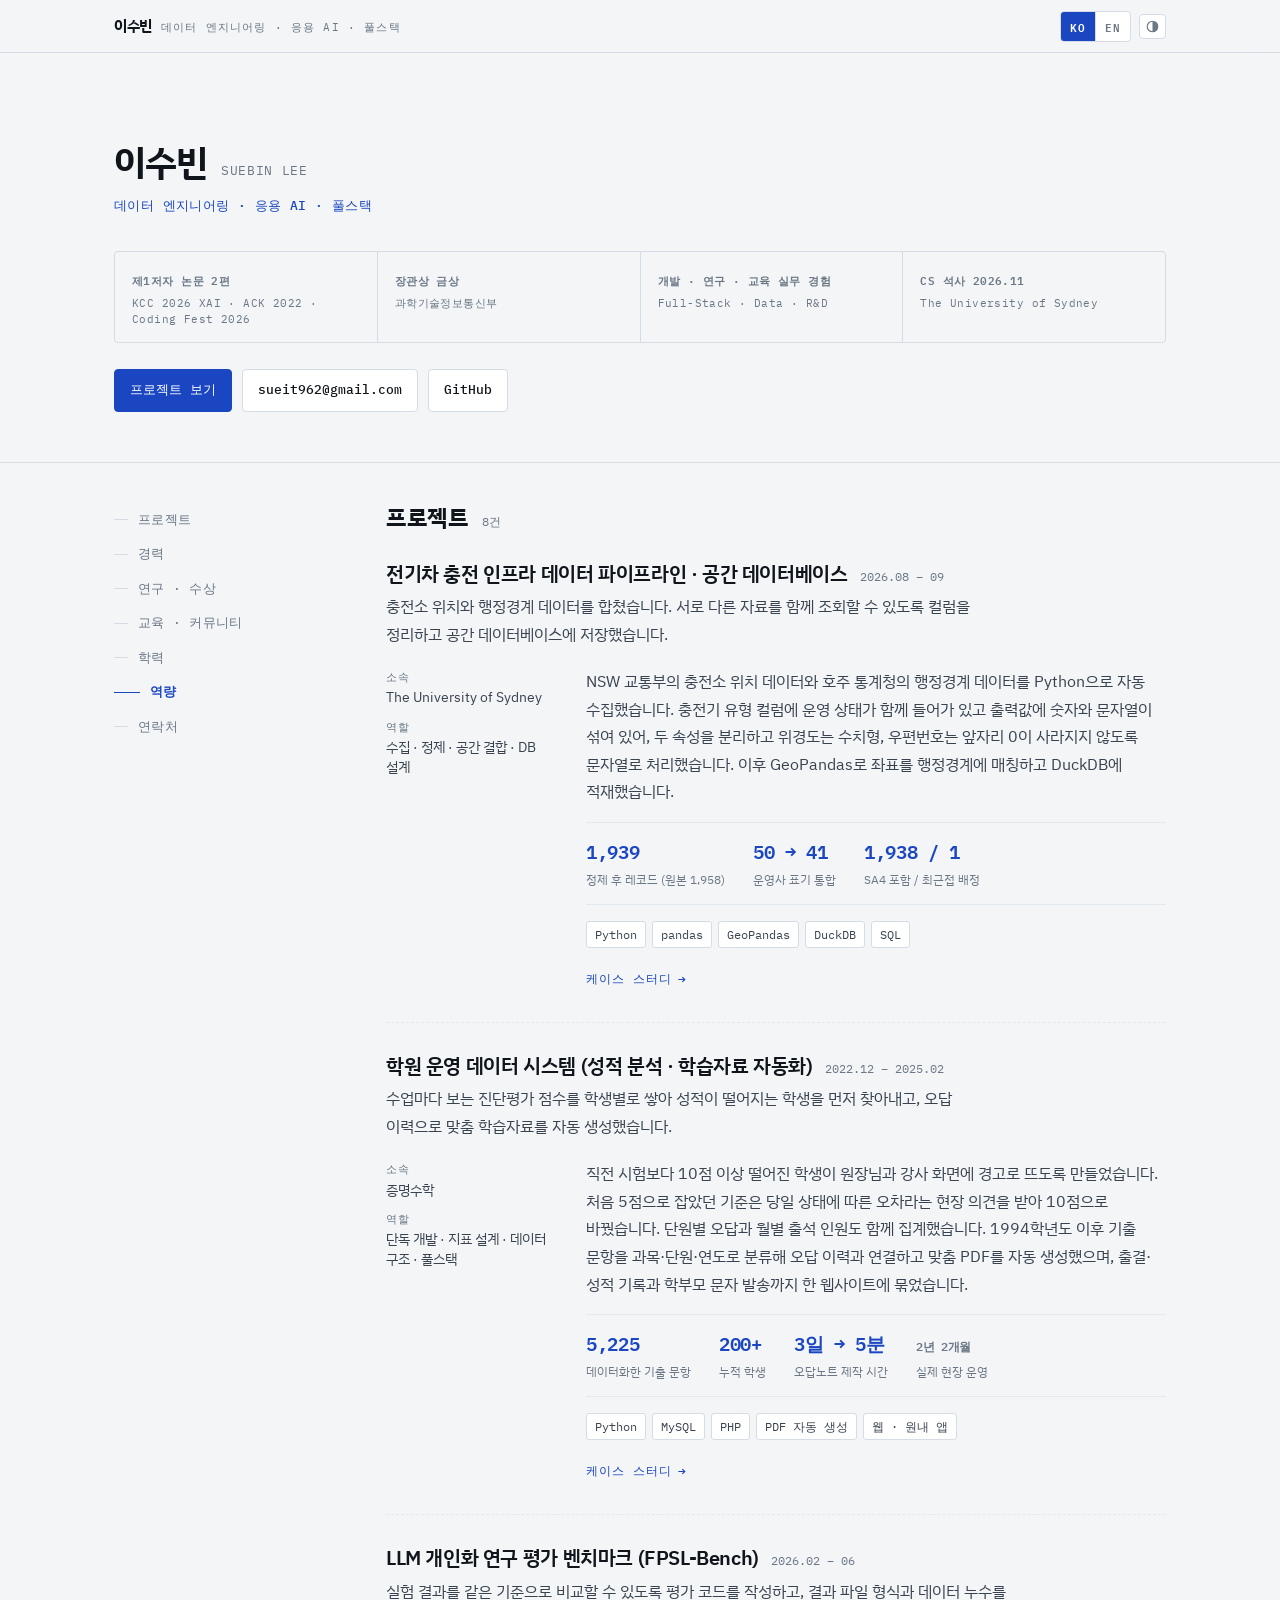
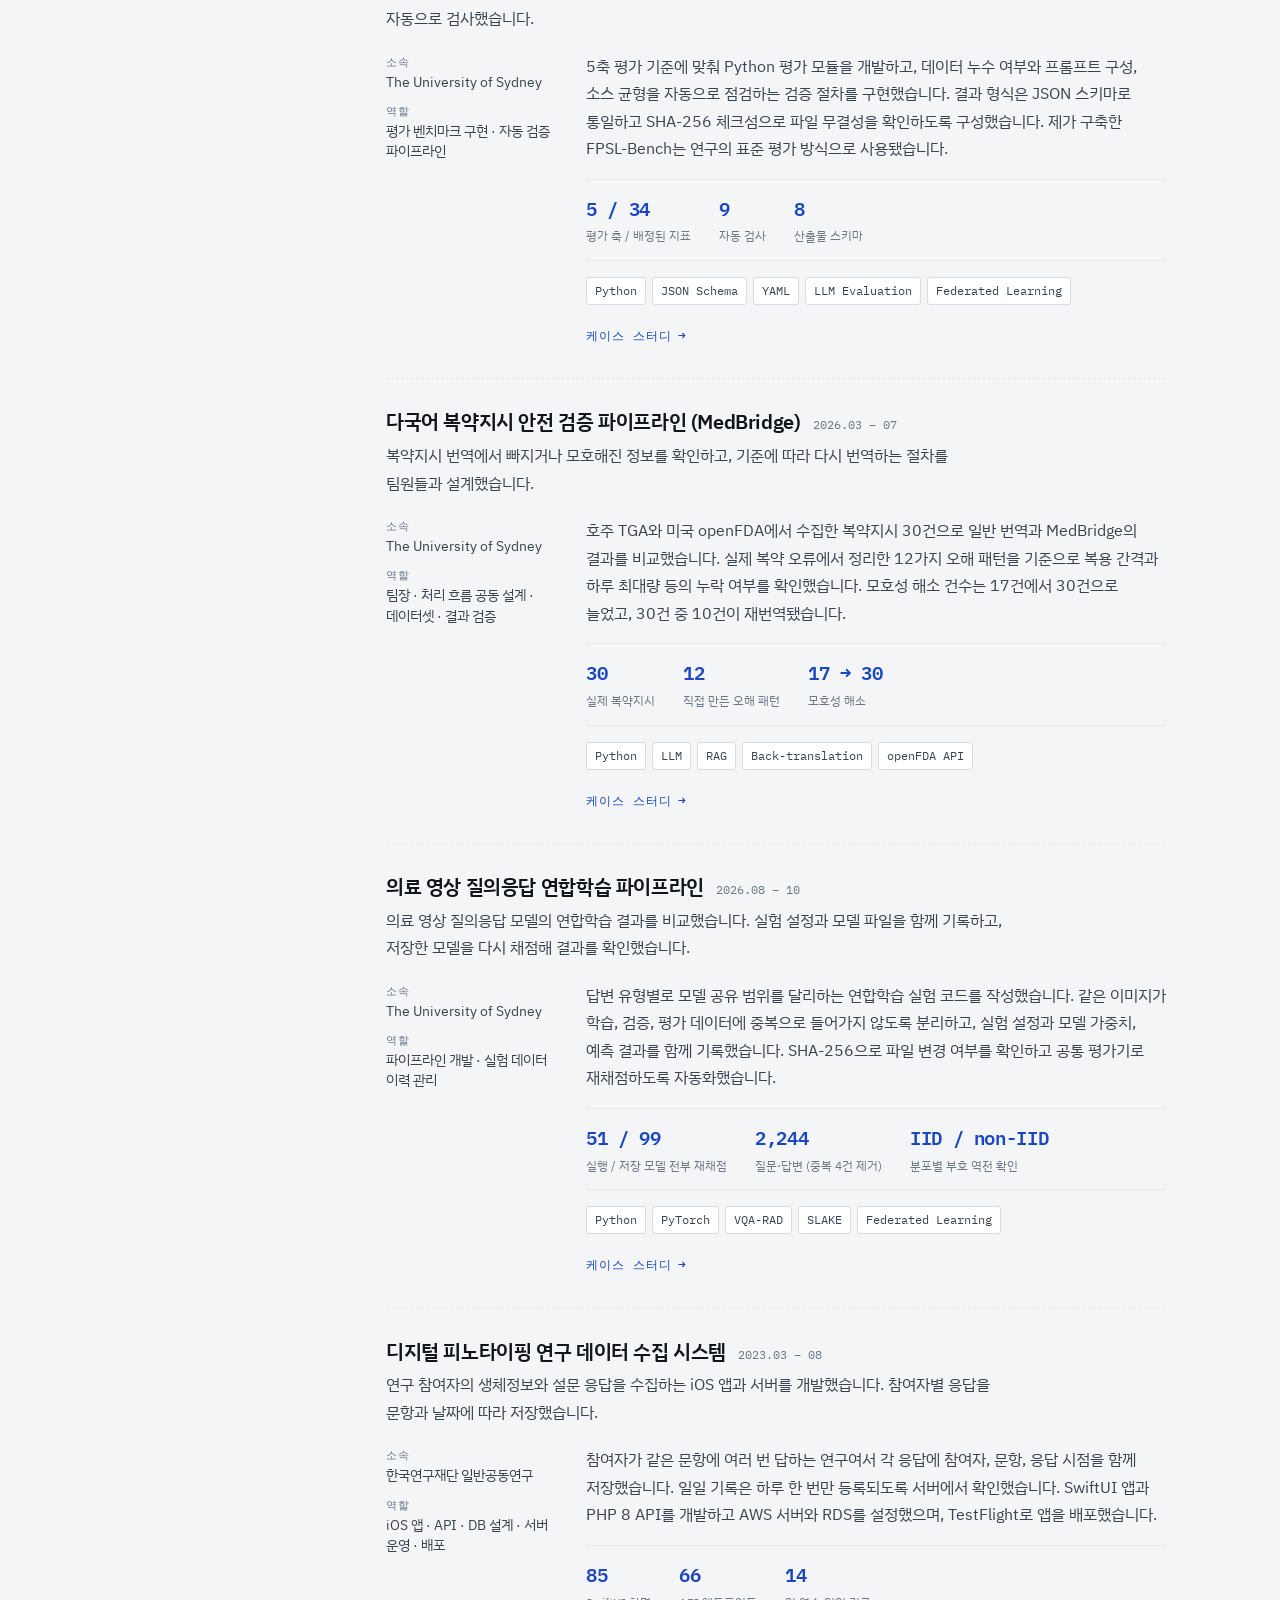
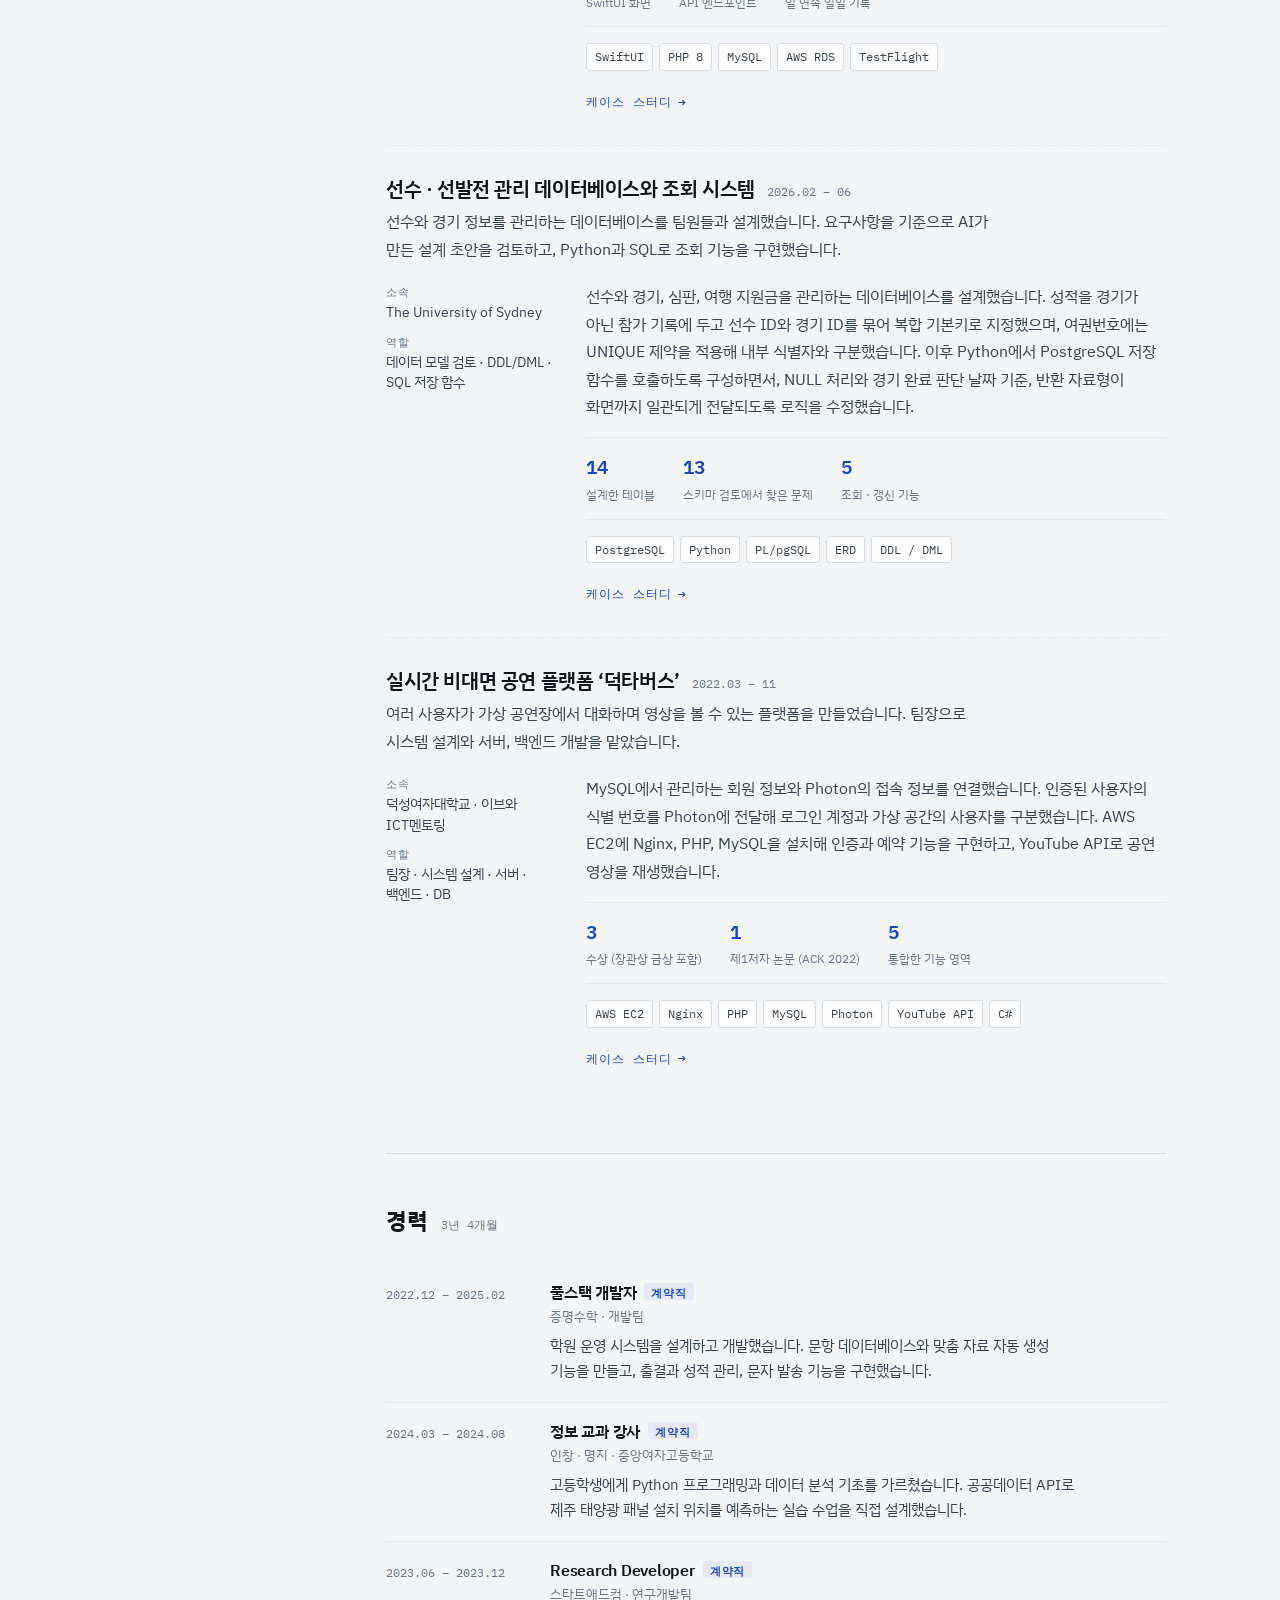
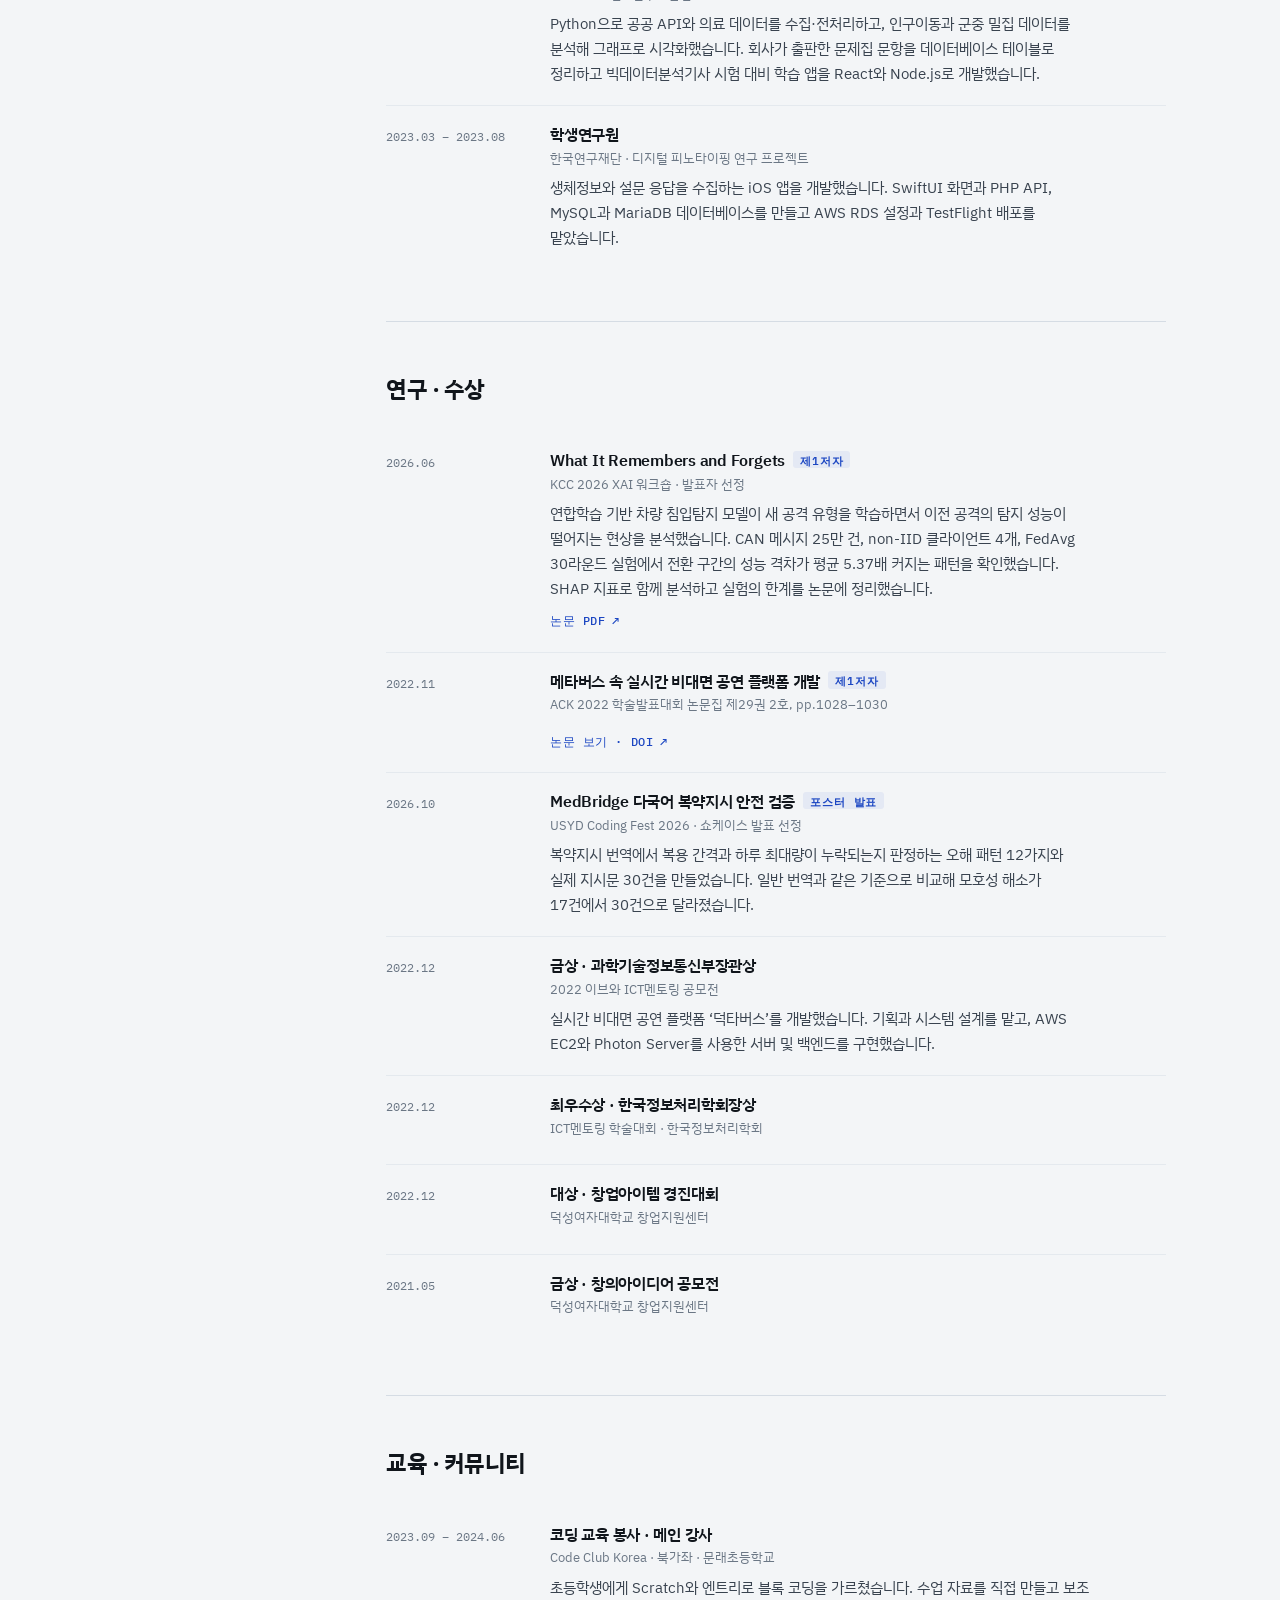
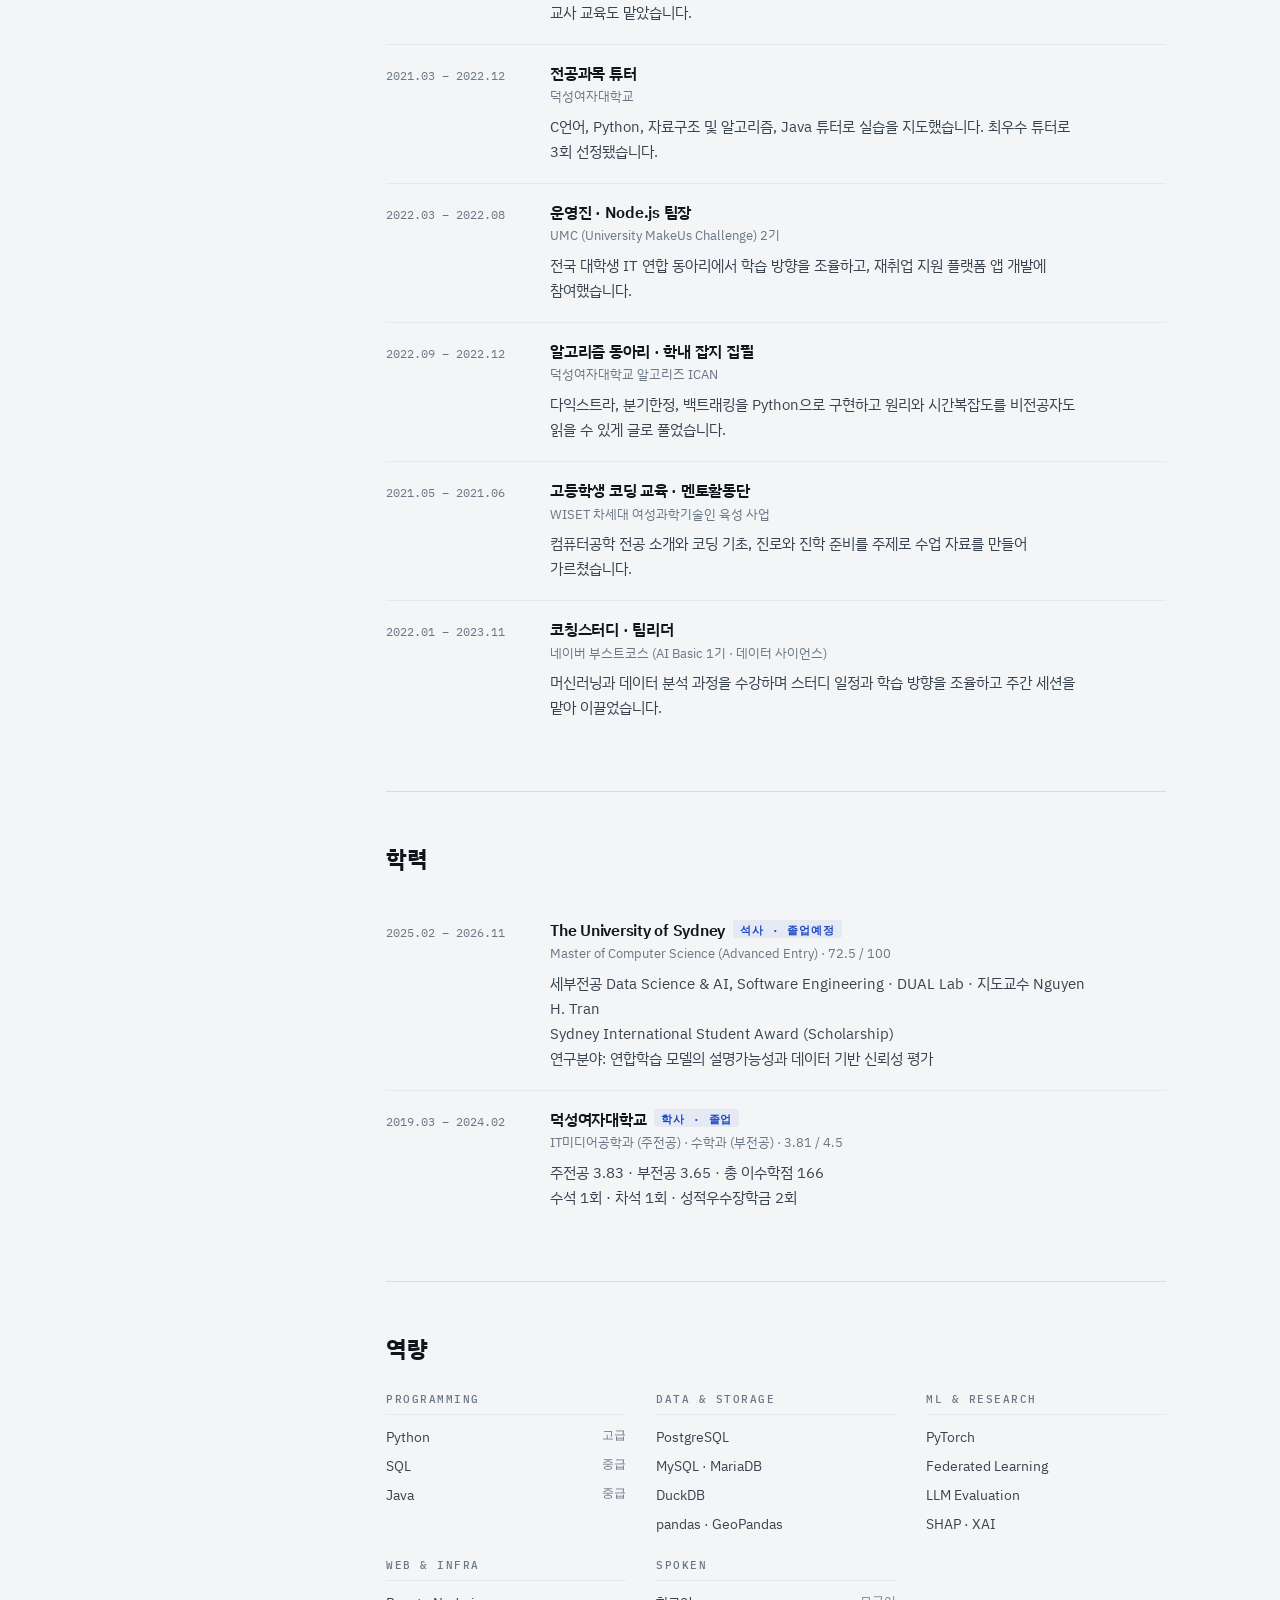
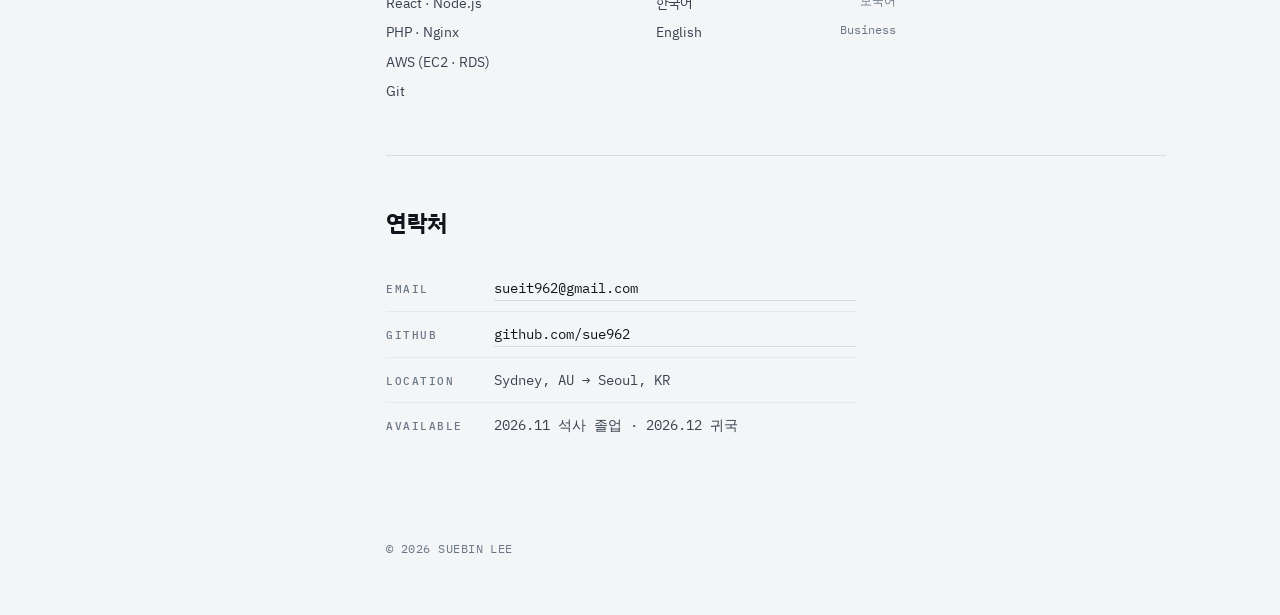
==== commit e81071a1: "Coding Fest 포스터 발표 추가, 스타트애드컴 설명 보완" ====
--- a/index.html
+++ b/index.html
@@ -44,7 +44,7 @@
     <div class="spec">
       <div>
         <b><span class="ko">제1저자 논문 2편</span><span class="en">2 first-author papers</span></b>
-        <span>KCC 2026 XAI · ACK 2022</span>
+        <span>KCC 2026 XAI · ACK 2022 · Coding Fest 2026</span>
       </div>
       <div>
         <b><span class="ko">장관상 금상</span><span class="en">Gold Award</span></b>
@@ -418,8 +418,8 @@
           <div class="row-main">
             <h3>Research Developer<span class="tag"><span class="ko">계약직</span><span class="en">Contract</span></span></h3>
             <p class="row-org"><span class="ko">스타트애드컴 · 연구개발팀</span><span class="en">StartAdCom · R&amp;D Team</span></p>
-            <p class="desc ko">공공 및 의료 데이터를 수집하고 정제해 인구이동 예측 연구용 데이터셋을 만들었습니다. 학습 서비스의 데이터베이스를 설계하고 React와 Node.js로 웹 기능을 개발했습니다.</p>
-            <p class="desc en">Collected and cleaned public and medical data into a research dataset for population-movement prediction; designed the learning-service database and built the React / Node.js web app.</p>
+            <p class="desc ko">Python으로 공공 API와 의료 데이터를 수집·전처리하고, 인구이동과 군중 밀집 데이터를 분석해 그래프로 시각화했습니다. 회사가 출판한 문제집 문항을 데이터베이스 테이블로 정리하고 빅데이터분석기사 시험 대비 학습 앱을 React와 Node.js로 개발했습니다.</p>
+            <p class="desc en">Collected and preprocessed public API and medical data with Python, analysing population movement and crowd density into charts. Structured the questions from the company's published workbooks into database tables and built a React / Node.js study app for the Big Data Analytics certification.</p>
           </div>
         </li>
         <li class="row">
@@ -456,6 +456,15 @@
             <h3><span class="ko">메타버스 속 실시간 비대면 공연 플랫폼 개발</span><span class="en">Real-Time Virtual Performance Platform in the Metaverse</span><span class="tag"><span class="ko">제1저자</span><span class="en">First author</span></span></h3>
             <p class="row-org"><span class="ko">ACK 2022 학술발표대회 논문집 제29권 2호, pp.1028–1030</span><span class="en">ACK 2022 Proceedings, Vol. 29 No. 2, pp.1028–1030</span></p>
             <a class="paper-link" href="https://doi.org/10.3745/PKIPS.y2022m11a.1028" target="_blank" rel="noopener"><span class="ko">논문 보기 · DOI</span><span class="en">View paper · DOI</span></a>
+          </div>
+        </li>
+        <li class="row">
+          <div class="row-when">2026.10</div>
+          <div class="row-main">
+            <h3><span class="ko">MedBridge 다국어 복약지시 안전 검증</span><span class="en">MedBridge: Safety-Verified Multilingual Medication Instructions</span><span class="tag"><span class="ko">포스터 발표</span><span class="en">Poster</span></span></h3>
+            <p class="row-org"><span class="ko">USYD Coding Fest 2026 · 쇼케이스 발표 선정</span><span class="en">USYD Coding Fest 2026 · selected for the showcase</span></p>
+            <p class="desc ko">복약지시 번역에서 복용 간격과 하루 최대량이 누락되는지 판정하는 오해 패턴 12가지와 실제 지시문 30건을 만들었습니다. 일반 번역과 같은 기준으로 비교해 모호성 해소가 17건에서 30건으로 달라졌습니다.</p>
+            <p class="desc en">Twelve misreading patterns and 30 real instructions were built to judge whether dosing intervals and daily limits survive translation. Scored the same way against plain translation, resolved ambiguity moved from 17 to 30.</p>
           </div>
         </li>
         <li class="row">
--- a/assets/style.css
+++ b/assets/style.css
@@ -472,6 +472,10 @@
 }
 .dgm{display:block;width:100%;min-width:760px;height:auto;font-family:var(--mono)}
 
+.dgm .stage-label text{
+  fill:var(--muted);font-size:10px;letter-spacing:.14em;text-anchor:middle;
+  text-transform:uppercase;
+}
 .dgm .node rect{
   fill:var(--paper);stroke:var(--rule);stroke-width:1.2;rx:3;
   transition:fill .2s,stroke .2s;
